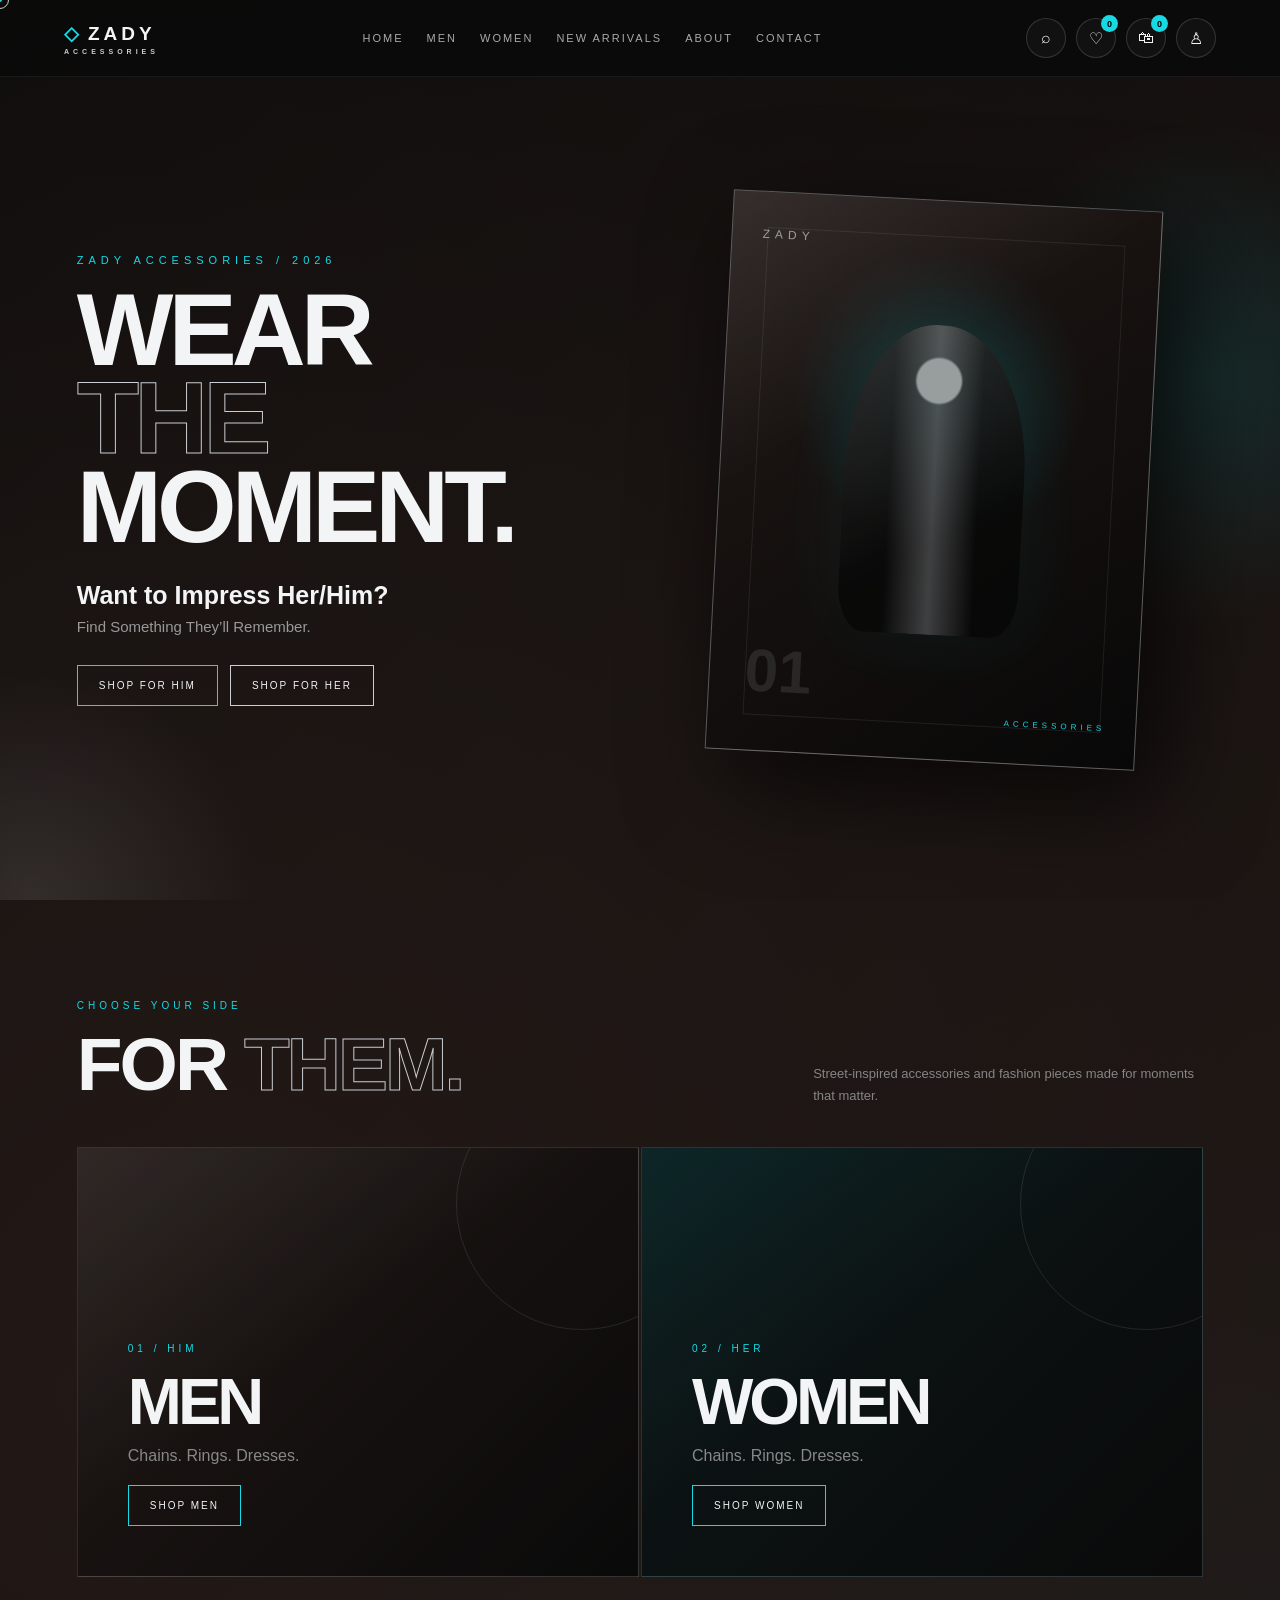
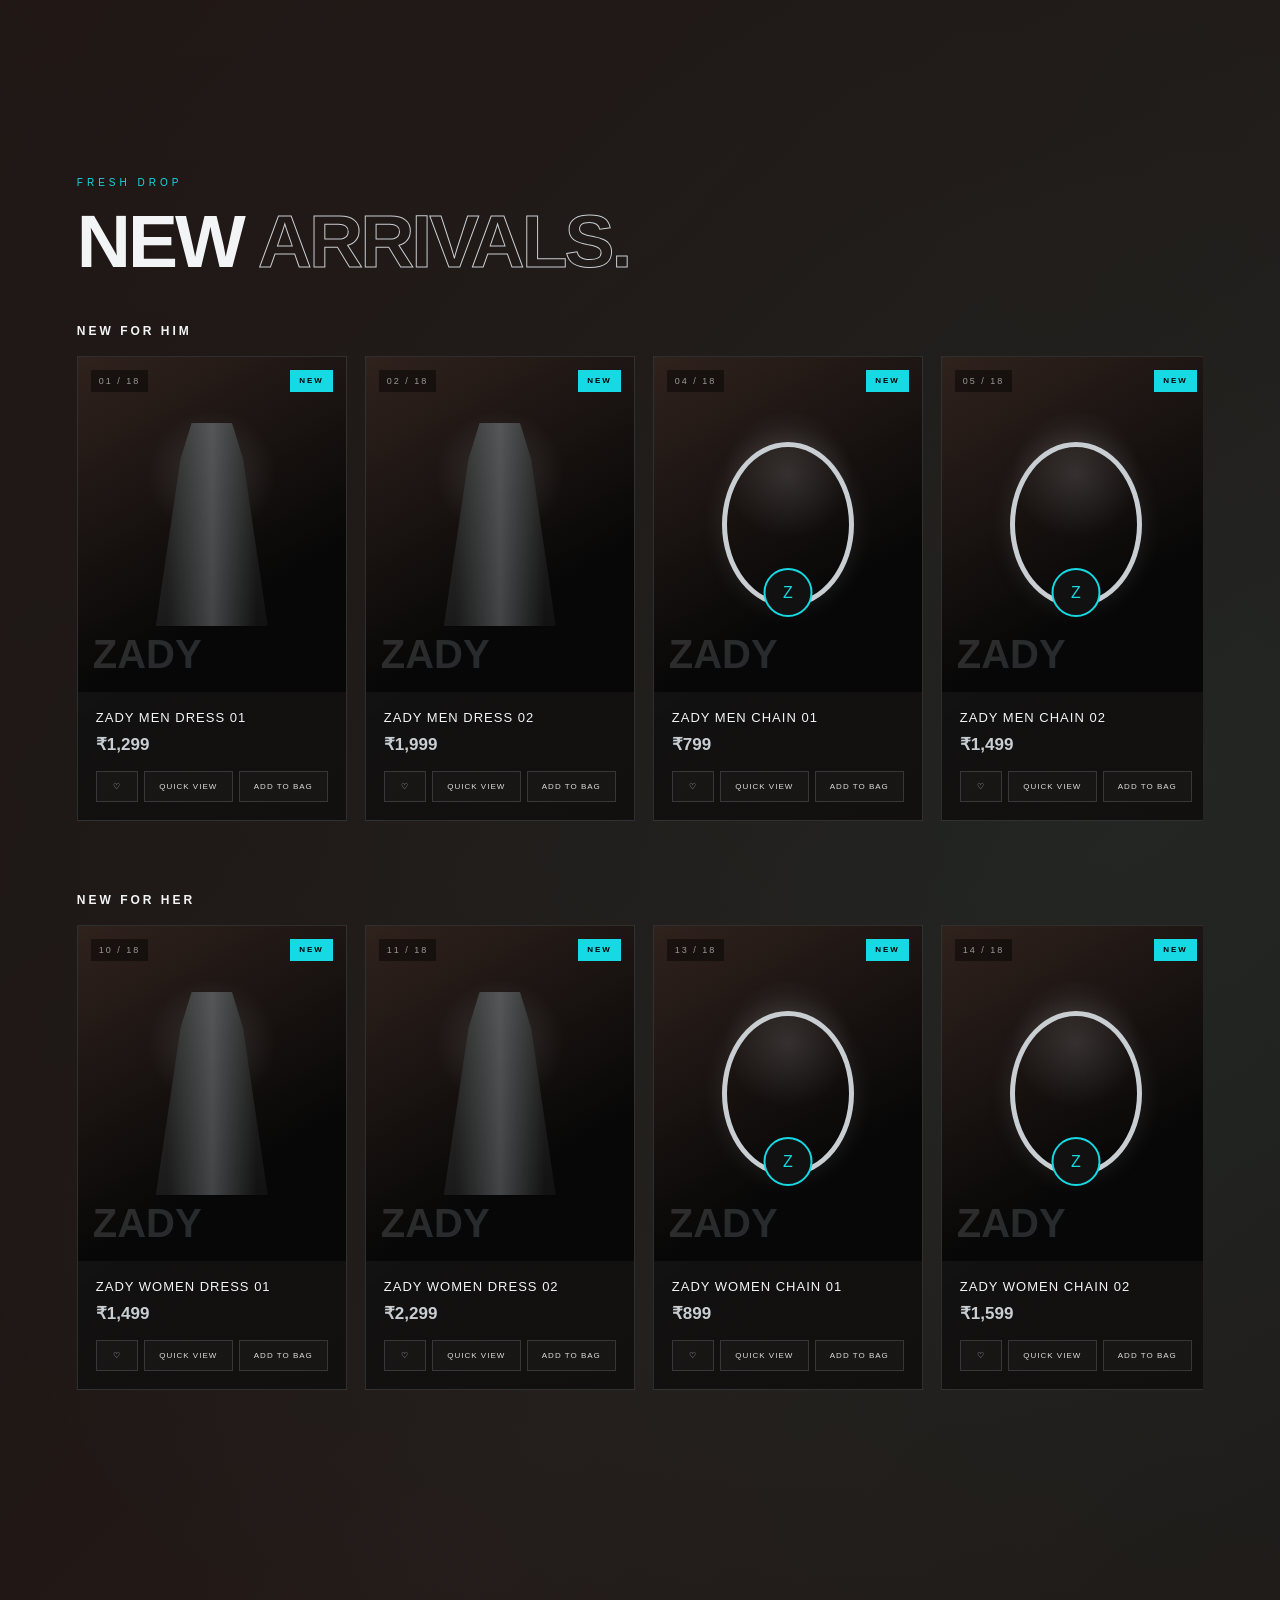
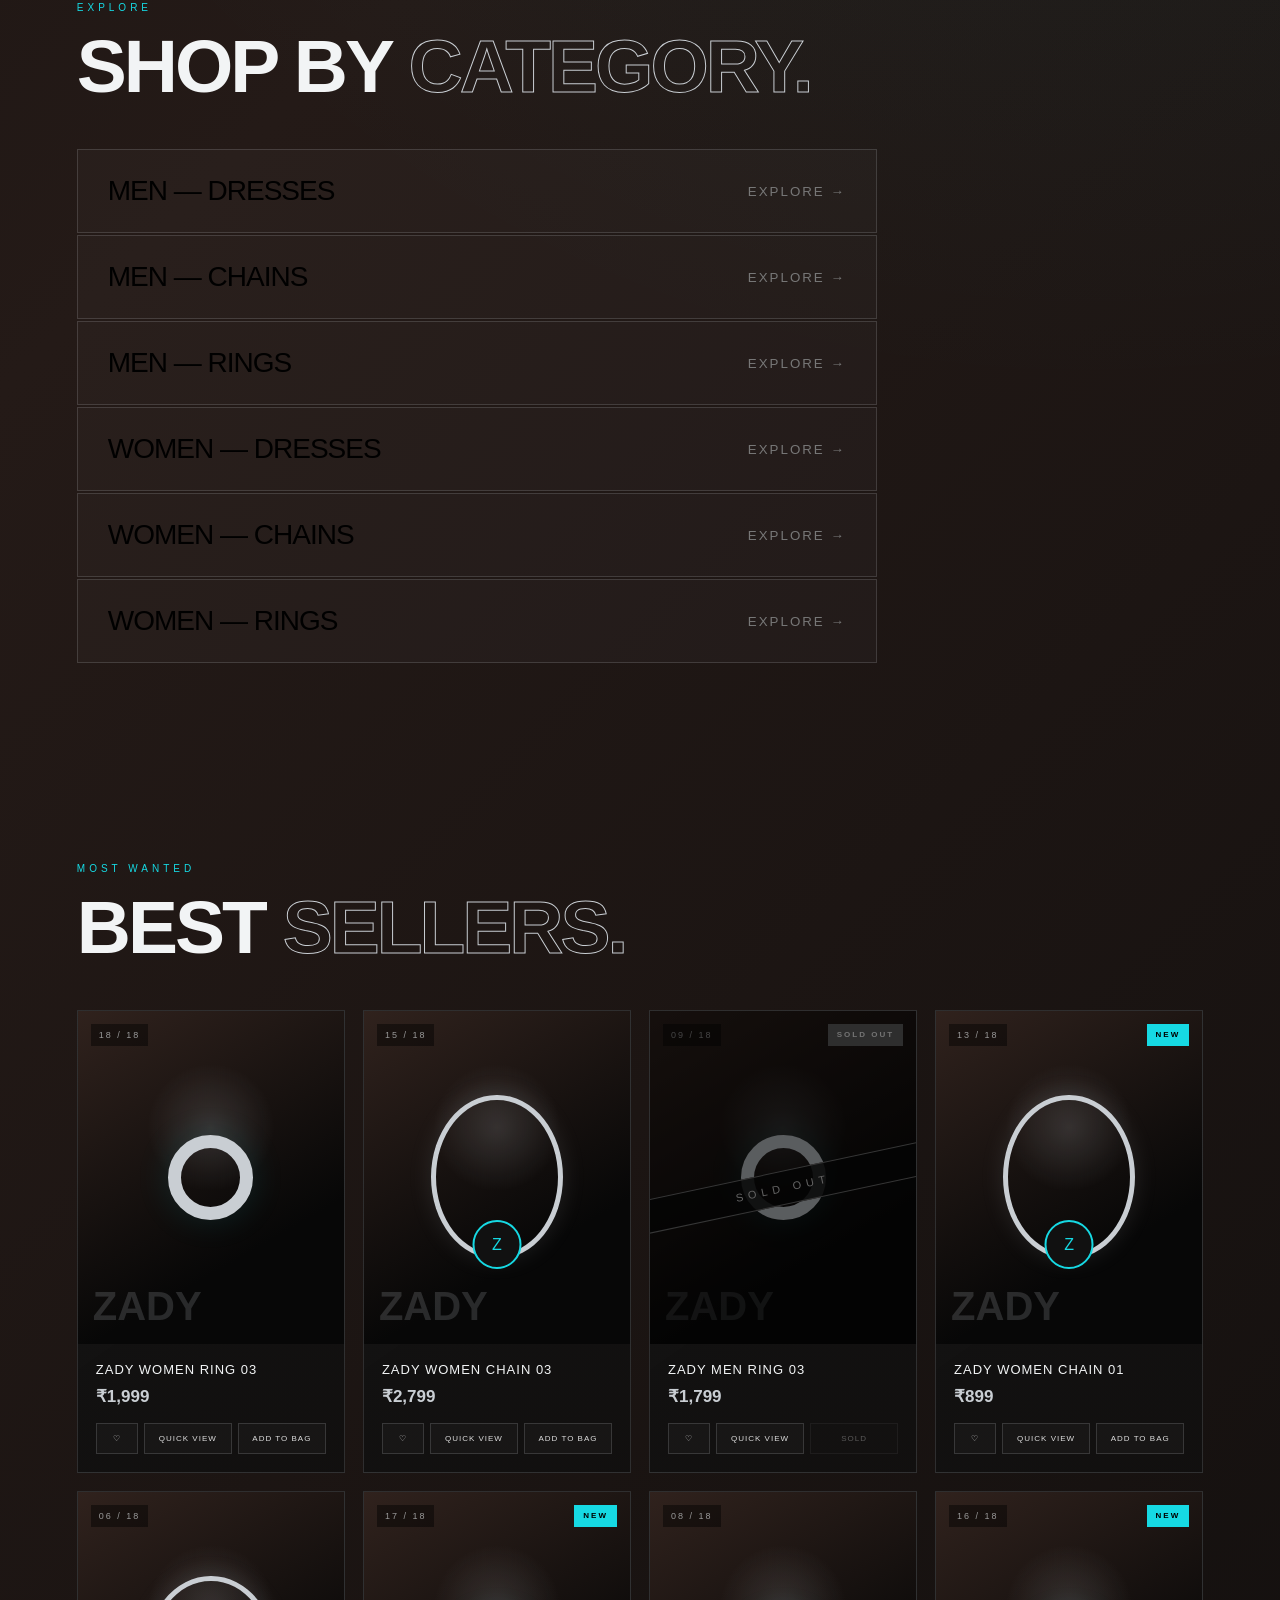
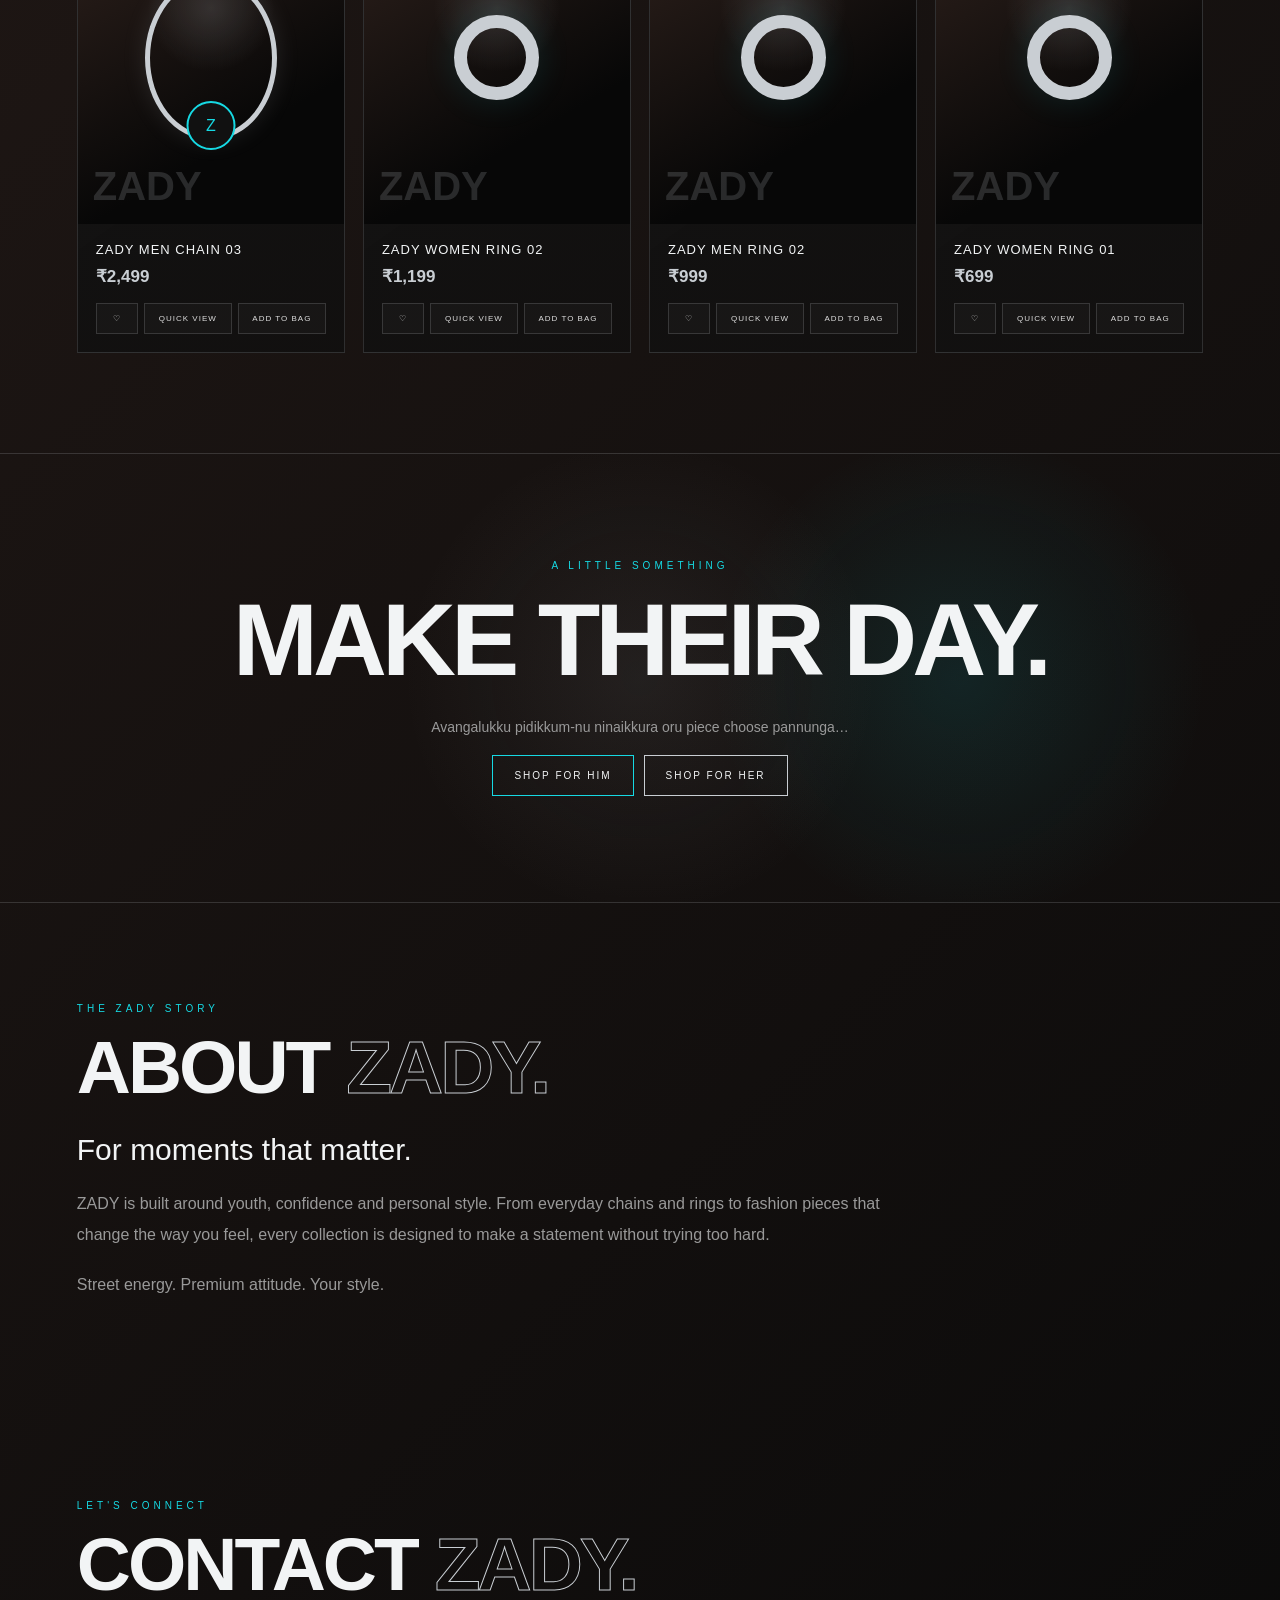
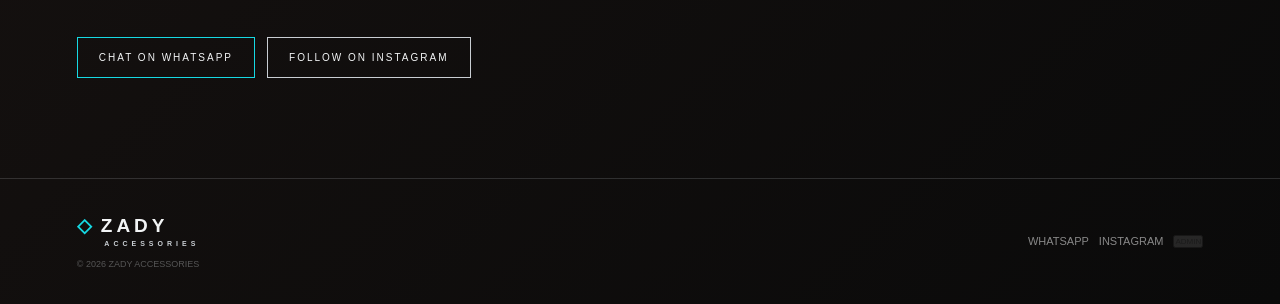
==== index.html (zady assesories).html @ 00d957f7 "Add files via upload" ====
<!DOCTYPE html>
<html lang="en">
<head>
<meta charset="UTF-8">
<meta name="viewport" content="width=device-width, initial-scale=1.0">
<meta name="description" content="ZADY ACCESSORIES — fashion, chains, rings and dresses for him and her.">
<title>ZADY ACCESSORIES</title>

<style>
:root{
  --black:#0A0A0A;
  --mocha:#241A17;
  --silver:#C9CED3;
  --cyan:#16D9E3;
  --ice:#F2F4F5;
  --muted:#92979c;
  --card:#111;
  --line:rgba(201,206,211,.18);
  --danger:#ff5263;
}

*{
  box-sizing:border-box;
  margin:0;
  padding:0;
}

html{
  scroll-behavior:smooth;
}

body{
  background:
    radial-gradient(circle at 15% 20%,rgba(36,26,23,.9),transparent 32%),
    radial-gradient(circle at 85% 35%,rgba(22,217,227,.08),transparent 28%),
    linear-gradient(135deg,#0A0A0A 0%,#241A17 45%,#0A0A0A 100%);
  color:var(--ice);
  font-family:Arial,Helvetica,sans-serif;
  overflow-x:hidden;
}

button,
input,
select,
textarea{
  font:inherit;
}

button{
  cursor:pointer;
}

a{
  color:inherit;
  text-decoration:none;
}

/* LOADER */

#loader{
  position:fixed;
  inset:0;
  background:#0A0A0A;
  z-index:99999;
  display:flex;
  align-items:center;
  justify-content:center;
  transition:opacity .7s,visibility .7s;
}

#loader.hide{
  opacity:0;
  visibility:hidden;
}

.loader-inner{
  text-align:center;
}

.loader-logo{
  font-size:52px;
  font-weight:900;
  letter-spacing:9px;
}

.loader-symbol{
  color:var(--cyan);
  margin-right:10px;
}

.loader-sub{
  color:var(--silver);
  letter-spacing:7px;
  font-size:12px;
  margin-top:8px;
}

.loader-bar{
  width:180px;
  height:2px;
  background:#292929;
  margin:30px auto 12px;
  overflow:hidden;
}

.loader-progress{
  width:0;
  height:100%;
  background:var(--cyan);
  animation:loading 1.6s forwards;
}

.loader-text{
  color:#777;
  font-size:11px;
  letter-spacing:3px;
}

@keyframes loading{
  to{width:100%}
}

/* CURSOR */

.cursor{
  width:18px;
  height:18px;
  border:1px solid var(--silver);
  border-radius:50%;
  position:fixed;
  pointer-events:none;
  z-index:99998;
  transform:translate(-50%,-50%);
  transition:.15s;
  display:block;
}

.cursor-dot{
  width:4px;
  height:4px;
  background:var(--cyan);
  border-radius:50%;
  position:fixed;
  pointer-events:none;
  z-index:99999;
  transform:translate(-50%,-50%);
}

.cursor.hover{
  width:45px;
  height:45px;
  border-color:var(--cyan);
}

/* NAVBAR */

.navbar{
  position:fixed;
  top:0;
  left:0;
  right:0;
  z-index:9000;
  padding:18px 5%;
  display:flex;
  align-items:center;
  justify-content:space-between;
  background:rgba(10,10,10,.76);
  backdrop-filter:blur(18px);
  border-bottom:1px solid rgba(201,206,211,.08);
}

.logo{
  font-weight:900;
  letter-spacing:4px;
  font-size:19px;
  white-space:nowrap;
}

.logo-mark{
  color:var(--cyan);
  margin-right:5px;
}

.logo small{
  display:block;
  color:var(--silver);
  font-size:7px;
  letter-spacing:4px;
  text-align:right;
  margin-top:3px;
}

.nav-scroll{
  display:flex;
  gap:23px;
  align-items:center;
  overflow-x:auto;
  margin:0 25px;
  scrollbar-width:none;
}

.nav-scroll::-webkit-scrollbar{
  display:none;
}

.nav-scroll a{
  color:#aaa;
  font-size:11px;
  letter-spacing:2px;
  white-space:nowrap;
  transition:.3s;
}

.nav-scroll a:hover{
  color:var(--ice);
}

.nav-actions{
  display:flex;
  gap:10px;
}

.icon-btn{
  width:40px;
  height:40px;
  border:1px solid var(--line);
  border-radius:50%;
  background:rgba(255,255,255,.03);
  color:var(--ice);
  position:relative;
  transition:.3s;
}

.icon-btn:hover{
  border-color:var(--cyan);
  color:var(--cyan);
  box-shadow:0 0 20px rgba(22,217,227,.15);
}

.count{
  position:absolute;
  top:-4px;
  right:-3px;
  min-width:17px;
  height:17px;
  padding:0 4px;
  background:var(--cyan);
  color:#000;
  font-size:9px;
  font-weight:bold;
  border-radius:20px;
  display:flex;
  align-items:center;
  justify-content:center;
}

/* HERO */

.hero{
  min-height:100vh;
  padding:130px 6% 70px;
  display:grid;
  grid-template-columns:1fr 1fr;
  align-items:center;
  gap:50px;
  position:relative;
  overflow:hidden;
}

.hero::before{
  content:"";
  position:absolute;
  width:550px;
  height:550px;
  border-radius:50%;
  right:-200px;
  top:100px;
  background:radial-gradient(circle,rgba(22,217,227,.13),transparent 65%);
}

.hero::after{
  content:"";
  position:absolute;
  width:500px;
  height:500px;
  left:-220px;
  bottom:-250px;
  background:radial-gradient(circle,rgba(201,206,211,.12),transparent 65%);
}

.hero-copy{
  position:relative;
  z-index:2;
}

.hero-eyebrow{
  color:var(--cyan);
  letter-spacing:5px;
  font-size:11px;
  margin-bottom:20px;
}

.hero h1{
  font-size:clamp(48px,8vw,105px);
  line-height:.86;
  letter-spacing:-5px;
  text-transform:uppercase;
}

.hero h1 span{
  color:transparent;
  -webkit-text-stroke:1px var(--silver);
}

.hero-tagline{
  margin-top:30px;
  max-width:500px;
}

.hero-tagline strong{
  display:block;
  font-size:25px;
  margin-bottom:8px;
}

.hero-tagline p{
  color:#999;
  font-size:15px;
}

.hero-buttons{
  display:flex;
  gap:12px;
  margin-top:30px;
  flex-wrap:wrap;
}

.btn{
  border:1px solid var(--silver);
  padding:14px 21px;
  background:transparent;
  color:var(--ice);
  letter-spacing:2px;
  font-size:10px;
  transition:.3s;
}

.btn:hover{
  background:var(--silver);
  color:#000;
}

.btn.cyan{
  border-color:var(--cyan);
}

.btn.cyan:hover{
  background:var(--cyan);
  color:#000;
}

.hero-visual{
  height:650px;
  position:relative;
  display:flex;
  justify-content:center;
  align-items:center;
}

.hero-frame{
  width:min(430px,85%);
  height:560px;
  border:1px solid rgba(201,206,211,.4);
  background:
    linear-gradient(145deg,rgba(201,206,211,.12),transparent 35%),
    radial-gradient(circle at 50% 35%,rgba(22,217,227,.18),transparent 35%),
    linear-gradient(145deg,#211815,#080808);
  transform:rotate(3deg);
  position:relative;
  box-shadow:25px 30px 100px rgba(0,0,0,.7);
}

.hero-frame::before{
  content:"ZADY";
  position:absolute;
  top:35px;
  left:30px;
  color:rgba(201,206,211,.7);
  font-size:12px;
  letter-spacing:5px;
}

.hero-frame::after{
  content:"ACCESSORIES";
  position:absolute;
  bottom:35px;
  right:30px;
  color:var(--cyan);
  font-size:8px;
  letter-spacing:4px;
}

.hero-model{
  position:absolute;
  inset:35px;
  border:1px solid rgba(255,255,255,.08);
  display:flex;
  justify-content:center;
  align-items:center;
  text-align:center;
}

.hero-model-art{
  width:180px;
  height:310px;
  border-radius:48% 48% 15% 15%;
  background:
    radial-gradient(circle at 50% 18%,#b9b9b9 0 8%,transparent 9%),
    linear-gradient(90deg,transparent 25%,rgba(201,206,211,.35) 50%,transparent 75%),
    linear-gradient(150deg,#333,#080808 65%);
  box-shadow:0 0 80px rgba(22,217,227,.08);
  opacity:.8;
}

.hero-number{
  position:absolute;
  bottom:45px;
  left:35px;
  font-size:60px;
  color:rgba(201,206,211,.13);
  font-weight:900;
}

/* GENERAL */

.section{
  padding:100px 6%;
  position:relative;
}

.section-head{
  display:flex;
  justify-content:space-between;
  align-items:end;
  gap:20px;
  margin-bottom:40px;
}

.kicker{
  color:var(--cyan);
  font-size:10px;
  letter-spacing:4px;
  margin-bottom:10px;
}

.section-title{
  font-size:clamp(38px,6vw,75px);
  letter-spacing:-3px;
  text-transform:uppercase;
}

.section-title span{
  color:transparent;
  -webkit-text-stroke:1px var(--silver);
}

.section-description{
  color:#858585;
  max-width:390px;
  line-height:1.7;
  font-size:13px;
}

/* CATEGORY */

.gender-choice{
  display:grid;
  grid-template-columns:1fr 1fr;
  gap:2px;
  min-height:430px;
}

.gender-box{
  position:relative;
  overflow:hidden;
  border:1px solid var(--line);
  padding:50px;
  display:flex;
  flex-direction:column;
  justify-content:end;
  min-height:430px;
  background:
    linear-gradient(145deg,rgba(201,206,211,.09),transparent 45%),
    linear-gradient(135deg,#211815,#0a0a0a);
  transition:.5s;
}

.gender-box.women{
  background:
    linear-gradient(145deg,rgba(22,217,227,.08),transparent 45%),
    linear-gradient(135deg,#0d1718,#0a0a0a);
}

.gender-box:hover{
  transform:translateY(-6px);
  border-color:var(--cyan);
}

.gender-box::before{
  content:"";
  position:absolute;
  width:250px;
  height:250px;
  border:1px solid rgba(201,206,211,.12);
  border-radius:50%;
  top:-70px;
  right:-70px;
}

.gender-box h3{
  font-size:65px;
  letter-spacing:-4px;
  position:relative;
}

.gender-box p{
  color:#888;
  margin:8px 0 20px;
  position:relative;
}

.gender-box .btn{
  width:max-content;
  position:relative;
}

/* CATEGORY BUTTONS */

.category-buttons{
  display:flex;
  flex-direction:column;
  gap:2px;
  max-width:800px;
}

.category-line{
  display:flex;
  align-items:center;
  justify-content:space-between;
  border:1px solid var(--line);
  padding:25px 30px;
  background:rgba(255,255,255,.025);
  transition:.4s;
}

.category-line:hover{
  background:linear-gradient(90deg,rgba(36,26,23,.8),rgba(22,217,227,.08));
  border-color:var(--cyan);
  padding-left:45px;
}

.category-line span{
  font-size:28px;
  letter-spacing:-1px;
}

.category-line small{
  color:#777;
  letter-spacing:2px;
}

/* PRODUCTS */

.product-grid{
  display:grid;
  grid-template-columns:repeat(4,1fr);
  gap:18px;
}

.product-card{
  min-width:0;
  position:relative;
  border:1px solid rgba(201,206,211,.16);
  background:
    linear-gradient(145deg,rgba(201,206,211,.035),rgba(36,26,23,.18)),
    #0d0d0d;
  overflow:hidden;
  transition:.45s;
}

.product-card:hover{
  border-color:var(--silver);
  box-shadow:0 0 35px rgba(22,217,227,.12);
  transform:translateY(-5px);
}

.product-image{
  aspect-ratio:4/5;
  position:relative;
  overflow:hidden;
  background:
    radial-gradient(circle at 50% 35%,rgba(201,206,211,.16),transparent 25%),
    linear-gradient(150deg,#30221d,#070707 70%);
}

.product-image.second{
  position:absolute;
  inset:0;
  opacity:0;
  transition:.5s;
  background:
    radial-gradient(circle at 55% 30%,rgba(22,217,227,.2),transparent 27%),
    linear-gradient(145deg,#111f20,#090909);
}

.product-card:hover .product-image.second{
  opacity:1;
}

.product-art{
  position:absolute;
  inset:12%;
  display:flex;
  align-items:center;
  justify-content:center;
}

.art-dress{
  width:55%;
  height:80%;
  background:
    linear-gradient(90deg,transparent 10%,rgba(201,206,211,.25),transparent 90%),
    linear-gradient(145deg,#333,#111);
  clip-path:polygon(32% 0,68% 0,78% 18%,100% 100%,0 100%,22% 18%);
  filter:drop-shadow(0 15px 20px #000);
}

.art-chain{
  width:65%;
  height:65%;
  border:5px solid var(--silver);
  border-radius:50%;
  box-shadow:0 0 25px rgba(201,206,211,.12);
  position:relative;
}

.art-chain::after{
  content:"Z";
  position:absolute;
  width:45px;
  height:45px;
  border:2px solid var(--cyan);
  color:var(--cyan);
  display:flex;
  align-items:center;
  justify-content:center;
  border-radius:50%;
  left:50%;
  bottom:-15px;
  transform:translateX(-50%);
  background:#111;
}

.art-ring{
  width:42%;
  aspect-ratio:1;
  border:13px solid var(--silver);
  border-radius:50%;
  box-shadow:0 0 35px rgba(22,217,227,.12);
}

.image-text{
  position:absolute;
  bottom:15px;
  left:15px;
  color:rgba(201,206,211,.18);
  font-size:40px;
  font-weight:900;
}

.product-top{
  position:absolute;
  top:13px;
  left:13px;
  right:13px;
  z-index:3;
  display:flex;
  justify-content:space-between;
}

.product-number{
  font-size:9px;
  letter-spacing:2px;
  color:#999;
  background:rgba(0,0,0,.45);
  padding:6px 8px;
}

.badge{
  padding:6px 9px;
  font-size:8px;
  letter-spacing:2px;
  background:var(--cyan);
  color:#000;
  font-weight:bold;
}

.badge.sold{
  background:#666;
  color:#fff;
}

.new-badge{
  animation:cyanPulse 1.5s infinite;
}

@keyframes cyanPulse{
  0%,100%{box-shadow:0 0 0 rgba(22,217,227,0)}
  50%{box-shadow:0 0 18px rgba(22,217,227,.6)}
}

.product-content{
  padding:18px;
}

.product-name{
  font-size:13px;
  letter-spacing:1px;
  margin-bottom:9px;
}

.product-price{
  color:var(--silver);
  font-weight:bold;
  font-size:17px;
}

.card-actions{
  display:flex;
  gap:6px;
  margin-top:16px;
}

.card-action{
  flex:1;
  padding:10px 4px;
  border:1px solid rgba(201,206,211,.18);
  background:rgba(255,255,255,.025);
  color:#ddd;
  font-size:8px;
  letter-spacing:1px;
  transition:.3s;
}

.card-action:hover{
  border-color:var(--cyan);
  color:var(--cyan);
}

.heart{
  width:42px;
  flex:0 0 42px;
  color:#ddd;
}

.heart.active{
  color:var(--cyan);
  border-color:var(--cyan);
}

.sold-out .product-image{
  filter:brightness(.45);
}

.sold-ribbon{
  position:absolute;
  z-index:4;
  top:48%;
  left:-15%;
  width:130%;
  transform:rotate(-12deg);
  text-align:center;
  padding:10px;
  background:rgba(10,10,10,.85);
  border-top:1px solid #777;
  border-bottom:1px solid #777;
  color:#ddd;
  font-size:11px;
  letter-spacing:5px;
}

/* NEW ARRIVALS CAROUSEL */

.horizontal-products{
  display:flex;
  gap:18px;
  overflow-x:auto;
  scroll-snap-type:x mandatory;
  padding-bottom:12px;
  scrollbar-width:thin;
}

.horizontal-products .product-card{
  min-width:270px;
  width:270px;
  scroll-snap-align:start;
}

/* GIFT */

.gift{
  min-height:450px;
  display:flex;
  align-items:center;
  justify-content:center;
  text-align:center;
  border-top:1px solid var(--line);
  border-bottom:1px solid var(--line);
  background:
    radial-gradient(circle,rgba(201,206,211,.08),transparent 35%),
    radial-gradient(circle at 75% 50%,rgba(22,217,227,.1),transparent 25%);
}

.gift h2{
  font-size:clamp(50px,8vw,105px);
  letter-spacing:-5px;
}

.gift p{
  margin:20px auto;
  color:#999;
  max-width:500px;
  font-size:14px;
}

.gift-buttons{
  display:flex;
  justify-content:center;
  gap:10px;
  flex-wrap:wrap;
}

/* ABOUT */

.about-copy{
  max-width:850px;
}

.about-copy p{
  color:#999;
  line-height:1.9;
  font-size:16px;
  margin-top:20px;
}

.about-copy .big-line{
  color:var(--ice);
  font-size:30px;
  line-height:1.3;
}

/* CONTACT */

.contact-simple{
  display:flex;
  gap:12px;
  flex-wrap:wrap;
}

/* FOOTER */

footer{
  padding:35px 6%;
  border-top:1px solid var(--line);
  display:flex;
  align-items:center;
  justify-content:space-between;
  gap:20px;
  flex-wrap:wrap;
}

.footer-social{
  display:flex;
  gap:10px;
}

.footer-link{
  color:#888;
  font-size:11px;
}

.admin-link{
  opacity:.12;
  font-size:8px;
  transition:.3s;
}

.admin-link:hover{
  opacity:1;
  color:var(--cyan);
}

/* OVERLAYS */

.overlay{
  position:fixed;
  inset:0;
  background:rgba(0,0,0,.88);
  backdrop-filter:blur(20px);
  z-index:9500;
  display:none;
  overflow:auto;
}

.overlay.open{
  display:block;
  animation:fadeIn .35s;
}

@keyframes fadeIn{
  from{opacity:0}
  to{opacity:1}
}

.overlay-inner{
  min-height:100vh;
  padding:90px 6% 50px;
  position:relative;
}

.close{
  position:fixed;
  top:25px;
  right:30px;
  width:42px;
  height:42px;
  border:1px solid #555;
  background:#111;
  color:#fff;
  border-radius:50%;
  z-index:10;
}

/* SEARCH */

.search-box{
  max-width:1000px;
  margin:40px auto;
}

.search-input{
  width:100%;
  background:transparent;
  border:0;
  border-bottom:1px solid #555;
  color:#fff;
  font-size:50px;
  padding:20px 0;
  outline:none;
}

.search-results{
  margin-top:35px;
  display:grid;
  grid-template-columns:repeat(4,1fr);
  gap:15px;
}

/* PRODUCT VIEW */

.product-view{
  max-width:850px;
  margin:auto;
}

.detail-main-image{
  width:100%;
  max-width:650px;
  aspect-ratio:4/5;
  margin:auto;
  background:
    radial-gradient(circle at 50% 35%,rgba(22,217,227,.12),transparent 25%),
    linear-gradient(145deg,#30221d,#070707);
  display:flex;
  align-items:center;
  justify-content:center;
  border:1px solid var(--line);
  position:relative;
}

.detail-art{
  transform:scale(1.3);
}

.thumbnails{
  display:flex;
  justify-content:center;
  gap:8px;
  margin:12px 0 35px;
}

.thumb{
  width:65px;
  height:80px;
  border:1px solid #555;
  background:#17100e;
  color:#777;
  font-size:9px;
}

.detail-info{
  text-align:center;
}

.detail-info h2{
  font-size:45px;
  letter-spacing:-2px;
}

.detail-price{
  font-size:25px;
  color:var(--silver);
  margin:10px;
}

.stars{
  color:var(--cyan);
  letter-spacing:3px;
  margin:12px;
}

.option-group{
  margin:25px auto;
  max-width:500px;
  text-align:left;
}

.option-group label{
  display:block;
  color:#777;
  font-size:9px;
  letter-spacing:2px;
  margin-bottom:8px;
}

.options{
  display:flex;
  gap:7px;
  flex-wrap:wrap;
}

.option{
  padding:10px 14px;
  border:1px solid #444;
  background:#111;
  color:#ccc;
}

.option.selected{
  border-color:var(--cyan);
  color:var(--cyan);
}

.detail-description{
  max-width:600px;
  margin:25px auto;
  color:#888;
  line-height:1.7;
}

.detail-buttons{
  display:flex;
  justify-content:center;
  gap:10px;
  flex-wrap:wrap;
}

.reviews{
  max-width:650px;
  margin:70px auto 0;
  text-align:left;
}

.review{
  padding:20px 0;
  border-bottom:1px solid var(--line);
}

.review-name{
  color:var(--ice);
}

.verified{
  color:var(--cyan);
  font-size:8px;
  letter-spacing:1px;
  margin-left:8px;
}

/* BAG/WISHLIST */

.side-panel{
  position:fixed;
  top:0;
  right:0;
  height:100%;
  width:min(460px,100%);
  background:
    linear-gradient(145deg,#1c1412,#090909 60%);
  border-left:1px solid var(--line);
  z-index:9700;
  transform:translateX(100%);
  transition:.4s;
  overflow:auto;
  padding:35px;
}

.side-panel.open{
  transform:translateX(0);
}

.panel-head{
  display:flex;
  justify-content:space-between;
  align-items:center;
  padding-bottom:20px;
  border-bottom:1px solid var(--line);
}

.panel-head h2{
  font-size:25px;
}

.bag-item{
  display:grid;
  grid-template-columns:75px 1fr auto;
  gap:12px;
  padding:18px 0;
  border-bottom:1px solid var(--line);
  align-items:center;
}

.mini-image{
  width:75px;
  aspect-ratio:4/5;
  background:linear-gradient(145deg,#30221d,#080808);
  display:flex;
  align-items:center;
  justify-content:center;
}

.mini-art{
  transform:scale(.55);
}

.qty{
  display:flex;
  align-items:center;
  gap:8px;
  margin-top:8px;
}

.qty button{
  width:23px;
  height:23px;
  border:1px solid #444;
  background:#111;
  color:#fff;
}

.bag-total{
  display:flex;
  justify-content:space-between;
  font-size:20px;
  padding:20px 0;
}

.empty{
  text-align:center;
  color:#666;
  padding:70px 10px;
}

/* CHECKOUT */

.checkout{
  max-width:900px;
  margin:auto;
}

.checkout-grid{
  display:grid;
  grid-template-columns:1.3fr .8fr;
  gap:25px;
}

.form-box{
  border:1px solid var(--line);
  padding:25px;
  background:rgba(255,255,255,.025);
}

.form-box h3{
  margin-bottom:20px;
}

.form-grid{
  display:grid;
  grid-template-columns:1fr 1fr;
  gap:12px;
}

.input{
  width:100%;
  padding:13px;
  background:#0b0b0b;
  color:#fff;
  border:1px solid #333;
  outline:none;
  margin-bottom:10px;
}

.input:focus{
  border-color:var(--cyan);
}

.full{
  grid-column:1/-1;
}

.payment-choice{
  display:flex;
  gap:8px;
  margin:15px 0;
}

.payment{
  flex:1;
  padding:14px;
  border:1px solid #444;
  background:#111;
  color:#ccc;
}

.payment.active{
  border-color:var(--cyan);
  color:var(--cyan);
}

.coupon-box{
  display:flex;
  gap:6px;
}

.coupon-box .input{
  margin:0;
}

.summary-line{
  display:flex;
  justify-content:space-between;
  padding:9px 0;
  color:#999;
}

.summary-line.total{
  color:#fff;
  font-size:20px;
  border-top:1px solid #444;
  margin-top:10px;
  padding-top:15px;
}

/* ACCOUNT */

.account{
  max-width:900px;
  margin:auto;
}

.account-menu{
  display:flex;
  gap:8px;
  flex-wrap:wrap;
  margin:25px 0;
}

.account-tab{
  padding:11px 15px;
  border:1px solid #444;
  background:#111;
  color:#aaa;
}

.account-tab.active{
  border-color:var(--cyan);
  color:var(--cyan);
}

.account-content{
  border:1px solid var(--line);
  padding:25px;
}

/* LOGIN */

.auth{
  max-width:420px;
  margin:50px auto;
  text-align:center;
}

.auth h2{
  font-size:45px;
  margin-bottom:10px;
}

.auth p{
  color:#777;
  font-size:12px;
  margin-bottom:25px;
}

.google{
  width:100%;
  margin-top:8px;
}

/* ADMIN */

.admin{
  max-width:1200px;
  margin:auto;
}

.admin-top{
  display:flex;
  justify-content:space-between;
  align-items:center;
  gap:20px;
  margin-bottom:25px;
}

.admin-stats{
  display:grid;
  grid-template-columns:repeat(4,1fr);
  gap:12px;
  margin-bottom:25px;
}

.stat{
  border:1px solid var(--line);
  padding:20px;
  background:#111;
}

.stat small{
  color:#777;
}

.stat strong{
  display:block;
  font-size:28px;
  margin-top:5px;
}

.admin-tabs{
  display:flex;
  gap:8px;
  overflow-x:auto;
  margin-bottom:20px;
}

.admin-tab{
  padding:12px 18px;
  background:#111;
  border:1px solid #444;
  color:#aaa;
  white-space:nowrap;
}

.admin-tab.active{
  border-color:var(--cyan);
  color:var(--cyan);
}

.admin-table{
  width:100%;
  border-collapse:collapse;
}

.admin-table th,
.admin-table td{
  border-bottom:1px solid var(--line);
  padding:13px 8px;
  text-align:left;
  font-size:11px;
}

.admin-table th{
  color:#777;
}

.admin-product-form{
  display:grid;
  grid-template-columns:repeat(2,1fr);
  gap:10px;
}

.admin-product-form .full{
  grid-column:1/-1;
}

.admin-product-card{
  border:1px solid var(--line);
  padding:15px;
  margin-bottom:10px;
}

.admin-actions{
  display:flex;
  gap:5px;
  flex-wrap:wrap;
}

/* TOAST */

.toast{
  position:fixed;
  left:50%;
  bottom:25px;
  transform:translate(-50%,30px);
  background:#e9edef;
  color:#000;
  padding:13px 20px;
  font-size:11px;
  letter-spacing:1px;
  opacity:0;
  pointer-events:none;
  z-index:99999;
  transition:.35s;
}

.toast.show{
  opacity:1;
  transform:translate(-50%,0);
}

/* REVEAL */

.reveal{
  opacity:0;
  transform:translateY(30px);
  transition:.8s;
}

.reveal.visible{
  opacity:1;
  transform:none;
}

/* RESPONSIVE */

@media(max-width:1000px){
  .product-grid{
    grid-template-columns:repeat(3,1fr);
  }

  .search-results{
    grid-template-columns:repeat(3,1fr);
  }

  .admin-stats{
    grid-template-columns:repeat(2,1fr);
  }
}

@media(max-width:760px){
  .cursor,
  .cursor-dot{
    display:none;
  }

  .navbar{
    padding:13px 4%;
    gap:10px;
  }

  .nav-scroll{
    order:3;
    width:100%;
    margin:8px 0 0;
  }

  .navbar{
    flex-wrap:wrap;
  }

  .nav-actions{
    margin-left:auto;
  }

  .logo{
    font-size:16px;
  }

  .hero{
    grid-template-columns:1fr;
    padding-top:150px;
  }

  .hero-visual{
    height:480px;
  }

  .hero-frame{
    height:430px;
  }

  .gender-choice{
    grid-template-columns:1fr;
  }

  .gender-box{
    min-height:320px;
  }

  .product-grid{
    grid-template-columns:repeat(2,1fr);
    gap:9px;
  }

  .product-content{
    padding:12px;
  }

  .product-name{
    font-size:11px;
  }

  .product-price{
    font-size:14px;
  }

  .card-actions{
    flex-wrap:wrap;
  }

  .card-action{
    font-size:7px;
  }

  .heart{
    flex:0 0 38px;
  }

  .section{
    padding:70px 4%;
  }

  .section-head{
    display:block;
  }

  .section-description{
    margin-top:15px;
  }

  .search-input{
    font-size:32px;
  }

  .search-results{
    grid-template-columns:repeat(2,1fr);
  }

  .checkout-grid{
    grid-template-columns:1fr;
  }

  .form-grid{
    grid-template-columns:1fr;
  }

  .full{
    grid-column:auto;
  }

  .admin-product-form{
    grid-template-columns:1fr;
  }

  .admin-product-form .full{
    grid-column:auto;
  }

  .admin-stats{
    grid-template-columns:1fr 1fr;
  }

  footer{
    flex-direction:column;
    align-items:flex-start;
  }
}

@media(max-width:420px){
  .product-grid{
    gap:7px;
  }

  .product-number{
    display:none;
  }

  .section-title{
    font-size:40px;
  }

  .hero h1{
    font-size:53px;
  }
}
</style>
</head>

<body>

<!-- LOADER -->
<div id="loader">
  <div class="loader-inner">
    <div class="loader-logo"><span class="loader-symbol">◇</span>ZADY</div>
    <div class="loader-sub">ACCESSORIES</div>
    <div class="loader-bar">
      <div class="loader-progress"></div>
    </div>
    <div class="loader-text">LOADING...</div>
  </div>
</div>

<!-- CURSOR -->
<div class="cursor"></div>
<div class="cursor-dot"></div>

<!-- NAVBAR -->
<header class="navbar">
  <a href="#home" class="logo">
    <span class="logo-mark">◇</span>ZADY
    <small>ACCESSORIES</small>
  </a>

  <nav class="nav-scroll">
    <a href="#home">HOME</a>
    <a href="#men">MEN</a>
    <a href="#women">WOMEN</a>
    <a href="#new">NEW ARRIVALS</a>
    <a href="#about">ABOUT</a>
    <a href="#contact">CONTACT</a>
  </nav>

  <div class="nav-actions">
    <button class="icon-btn" onclick="openSearch()" title="Search">⌕</button>
    <button class="icon-btn" onclick="openWishlist()" title="Wishlist">
      ♡
      <span class="count" id="wishlistCount">0</span>
    </button>
    <button class="icon-btn" onclick="openBag()" title="Bag">
      🛍
      <span class="count" id="bagCount">0</span>
    </button>
    <button class="icon-btn" onclick="openAccount()" title="Account">♙</button>
  </div>
</header>

<main>

<!-- HERO -->
<section class="hero" id="home">
  <div class="hero-copy reveal">
    <div class="hero-eyebrow">ZADY ACCESSORIES / 2026</div>

    <h1>
      WEAR<br>
      <span>THE</span><br>
      MOMENT.
    </h1>

    <div class="hero-tagline">
      <strong>Want to Impress Her/Him?</strong>
      <p>Find Something They’ll Remember.</p>
    </div>

    <div class="hero-buttons">
      <button class="btn cyan" onclick="goToGender('men')">SHOP FOR HIM</button>
      <button class="btn" onclick="goToGender('women')">SHOP FOR HER</button>
    </div>
  </div>

  <div class="hero-visual reveal">
    <div class="hero-frame">
      <div class="hero-model">
        <div class="hero-model-art"></div>
      </div>
      <div class="hero-number">01</div>
    </div>
  </div>
</section>

<!-- GENDER -->
<section class="section reveal">
  <div class="section-head">
    <div>
      <div class="kicker">CHOOSE YOUR SIDE</div>
      <h2 class="section-title">FOR <span>THEM.</span></h2>
    </div>
    <p class="section-description">
      Street-inspired accessories and fashion pieces made for moments that matter.
    </p>
  </div>

  <div class="gender-choice">
    <div class="gender-box" id="men">
      <div class="kicker">01 / HIM</div>
      <h3>MEN</h3>
      <p>Chains. Rings. Dresses.</p>
      <button class="btn cyan" onclick="showCategory('men','all')">SHOP MEN</button>
    </div>

    <div class="gender-box women" id="women">
      <div class="kicker">02 / HER</div>
      <h3>WOMEN</h3>
      <p>Chains. Rings. Dresses.</p>
      <button class="btn cyan" onclick="showCategory('women','all')">SHOP WOMEN</button>
    </div>
  </div>
</section>

<!-- NEW ARRIVALS -->
<section class="section reveal" id="new">
  <div class="section-head">
    <div>
      <div class="kicker">FRESH DROP</div>
      <h2 class="section-title">NEW <span>ARRIVALS.</span></h2>
    </div>
  </div>

  <h3 style="margin-bottom:18px;letter-spacing:3px;font-size:12px;">NEW FOR HIM</h3>
  <div class="horizontal-products" id="newMen"></div>

  <h3 style="margin:60px 0 18px;letter-spacing:3px;font-size:12px;">NEW FOR HER</h3>
  <div class="horizontal-products" id="newWomen"></div>
</section>

<!-- SHOP BY CATEGORY -->
<section class="section reveal">
  <div class="section-head">
    <div>
      <div class="kicker">EXPLORE</div>
      <h2 class="section-title">SHOP BY <span>CATEGORY.</span></h2>
    </div>
  </div>

  <div class="category-buttons">
    <button class="category-line" onclick="showCategory('men','dresses')">
      <span>MEN — DRESSES</span>
      <small>EXPLORE →</small>
    </button>

    <button class="category-line" onclick="showCategory('men','chains')">
      <span>MEN — CHAINS</span>
      <small>EXPLORE →</small>
    </button>

    <button class="category-line" onclick="showCategory('men','rings')">
      <span>MEN — RINGS</span>
      <small>EXPLORE →</small>
    </button>

    <button class="category-line" onclick="showCategory('women','dresses')">
      <span>WOMEN — DRESSES</span>
      <small>EXPLORE →</small>
    </button>

    <button class="category-line" onclick="showCategory('women','chains')">
      <span>WOMEN — CHAINS</span>
      <small>EXPLORE →</small>
    </button>

    <button class="category-line" onclick="showCategory('women','rings')">
      <span>WOMEN — RINGS</span>
      <small>EXPLORE →</small>
    </button>
  </div>
</section>

<!-- BEST SELLERS -->
<section class="section reveal">
  <div class="section-head">
    <div>
      <div class="kicker">MOST WANTED</div>
      <h2 class="section-title">BEST <span>SELLERS.</span></h2>
    </div>
  </div>

  <div class="product-grid" id="bestSellers"></div>
</section>

<!-- GIFT -->
<section class="section gift reveal">
  <div>
    <div class="kicker">A LITTLE SOMETHING</div>
    <h2>MAKE THEIR DAY.</h2>
    <p>
      Avangalukku pidikkum-nu ninaikkura oru piece choose pannunga…
    </p>

    <div class="gift-buttons">
      <button class="btn cyan" onclick="goToGender('men')">SHOP FOR HIM</button>
      <button class="btn" onclick="goToGender('women')">SHOP FOR HER</button>
    </div>
  </div>
</section>

<!-- ABOUT -->
<section class="section reveal" id="about">
  <div class="about-copy">
    <div class="kicker">THE ZADY STORY</div>
    <h2 class="section-title">ABOUT <span>ZADY.</span></h2>

    <p class="big-line">
      For moments that matter.
    </p>

    <p>
      ZADY is built around youth, confidence and personal style.
      From everyday chains and rings to fashion pieces that change the way
      you feel, every collection is designed to make a statement without
      trying too hard.
    </p>

    <p>
      Street energy. Premium attitude. Your style.
    </p>
  </div>
</section>

<!-- CONTACT -->
<section class="section reveal" id="contact">
  <div class="kicker">LET'S CONNECT</div>
  <h2 class="section-title">CONTACT <span>ZADY.</span></h2>

  <div class="contact-simple" style="margin-top:30px;">
    <a class="btn cyan" href="https://wa.me/916385558452" target="_blank">
      CHAT ON WHATSAPP
    </a>

    <a class="btn" href="#" onclick="instagramPlaceholder(event)">
      FOLLOW ON INSTAGRAM
    </a>
  </div>
</section>

</main>

<!-- FOOTER -->
<footer>
  <div>
    <div class="logo">
      <span class="logo-mark">◇</span>ZADY
      <small>ACCESSORIES</small>
    </div>
    <div style="color:#555;font-size:9px;margin-top:12px;">
      © 2026 ZADY ACCESSORIES
    </div>
  </div>

  <div class="footer-social">
    <a class="footer-link" href="https://wa.me/916385558452" target="_blank">WHATSAPP</a>
    <a class="footer-link" href="#" onclick="instagramPlaceholder(event)">INSTAGRAM</a>
    <button class="footer-link admin-link" onclick="openAdmin()">ADMIN</button>
  </div>
</footer>


<!-- SEARCH OVERLAY -->
<div class="overlay" id="searchOverlay">
  <button class="close" onclick="closeOverlay('searchOverlay')">×</button>

  <div class="overlay-inner">
    <div class="search-box">
      <div class="kicker">SEARCH ZADY</div>

      <input
        class="search-input"
        id="searchInput"
        placeholder="Search chains, rings, dresses..."
        oninput="searchProducts()"
      >

      <div class="search-results" id="searchResults"></div>
    </div>
  </div>
</div>


<!-- PRODUCT DETAIL -->
<div class="overlay" id="productOverlay">
  <button class="close" onclick="closeOverlay('productOverlay')">×</button>
  <div class="overlay-inner">
    <div class="product-view" id="productView"></div>
  </div>
</div>


<!-- CATEGORY -->
<div class="overlay" id="categoryOverlay">
  <button class="close" onclick="closeOverlay('categoryOverlay')">×</button>

  <div class="overlay-inner">
    <div class="section-head">
      <div>
        <div class="kicker" id="categoryKicker">COLLECTION</div>
        <h2 class="section-title" id="categoryTitle">MEN</h2>
      </div>

      <p class="section-description">
        Explore the latest ZADY collection.
      </p>
    </div>

    <div style="display:flex;gap:10px;flex-wrap:wrap;margin-bottom:25px;">
      <button class="btn" onclick="categoryFilter('dresses')">DRESSES</button>
      <button class="btn" onclick="categoryFilter('chains')">CHAINS</button>
      <button class="btn" onclick="categoryFilter('rings')">RINGS</button>
      <button class="btn" onclick="categoryFilter('all')">ALL</button>
    </div>

    <div class="product-grid" id="categoryProducts"></div>
  </div>
</div>


<!-- BAG -->
<div class="side-panel" id="bagPanel">
  <div class="panel-head">
    <h2>YOUR BAG</h2>
    <button class="icon-btn" onclick="closeBag()">×</button>
  </div>

  <div id="bagItems"></div>

  <div id="bagFooter"></div>
</div>


<!-- WISHLIST -->
<div class="side-panel" id="wishlistPanel">
  <div class="panel-head">
    <h2>WISHLIST</h2>
    <button class="icon-btn" onclick="closeWishlist()">×</button>
  </div>

  <div id="wishlistItems"></div>
</div>


<!-- CHECKOUT -->
<div class="overlay" id="checkoutOverlay">
  <button class="close" onclick="closeOverlay('checkoutOverlay')">×</button>

  <div class="overlay-inner">
    <div class="checkout">
      <div class="kicker">CHECKOUT</div>
      <h2 class="section-title">YOUR <span>ORDER.</span></h2>

      <div class="checkout-grid" style="margin-top:35px;">

        <div>

          <div class="form-box">
            <h3>DELIVERY DETAILS</h3>

            <div class="form-grid">
              <input class="input" id="checkoutName" placeholder="Full Name">
              <input class="input" id="checkoutPhone" placeholder="Phone Number">

              <textarea
                class="input full"
                id="checkoutAddress"
                rows="4"
                placeholder="Full Address"
              ></textarea>

              <input class="input" id="checkoutPincode" placeholder="Pincode">
              <input class="input" id="checkoutCity" placeholder="City">

              <input class="input full" id="checkoutState" placeholder="State">
            </div>
          </div>

          <div class="form-box" style="margin-top:15px;">
            <h3>PAYMENT</h3>

            <div class="payment-choice">
              <button class="payment active" id="upiPayment" onclick="choosePayment('UPI')">
                UPI
              </button>

              <button class="payment" id="codPayment" onclick="choosePayment('COD')">
                CASH ON DELIVERY
              </button>
            </div>

            <div id="upiArea">
              <p style="color:#888;font-size:12px;margin-bottom:15px;">
                Pay securely using your UPI app.
              </p>

              <div style="
                background:#fff;
                color:#111;
                padding:20px;
                width:180px;
                margin:auto;
                text-align:center;
              ">
                <div style="
                  display:grid;
                  grid-template-columns:repeat(9,1fr);
                  gap:3px;
                  width:130px;
                  height:130px;
                  margin:auto;
                " id="fakeQR"></div>

                <strong style="display:block;margin-top:12px;font-size:10px;">
                  6385558452@pthdfc
                </strong>
              </div>

              <p style="text-align:center;color:#777;font-size:10px;margin-top:12px;">
                UPI ID: 6385558452@pthdfc
              </p>

              <p style="
                text-align:center;
                color:#555;
                font-size:9px;
                margin-top:8px;
              ">
                Demo payment UI — connect a real payment gateway before production.
              </p>
            </div>

            <div id="codArea" style="display:none;">
              <p style="color:#888;font-size:12px;">
                Pay cash when your ZADY order is delivered.
              </p>
            </div>
          </div>

          <div class="form-box" style="margin-top:15px;">
            <h3>AVAILABLE OFFERS</h3>

            <div id="checkoutCoupons"></div>

            <div class="coupon-box" style="margin-top:12px;">
              <input class="input" id="couponInput" placeholder="Coupon code">
              <button class="btn cyan" onclick="applyCoupon()">APPLY</button>
            </div>
          </div>

        </div>

        <div>
          <div class="form-box">
            <h3>ORDER SUMMARY</h3>
            <div id="checkoutSummary"></div>

            <button
              class="btn cyan"
              style="width:100%;margin-top:20px;"
              onclick="placeOrder()"
            >
              PLACE ORDER
            </button>
          </div>
        </div>

      </div>
    </div>
  </div>
</div>


<!-- ACCOUNT -->
<div class="overlay" id="accountOverlay">
  <button class="close" onclick="closeOverlay('accountOverlay')">×</button>

  <div class="overlay-inner">
    <div class="account" id="accountContent"></div>
  </div>
</div>


<!-- ADMIN LOGIN -->
<div class="overlay" id="adminLoginOverlay">
  <button class="close" onclick="closeOverlay('adminLoginOverlay')">×</button>

  <div class="overlay-inner">
    <div class="auth">
      <div class="kicker">ZADY PRIVATE AREA</div>
      <h2>ADMIN</h2>
      <p>Authorized access only.</p>

      <input class="input" id="adminUsername" placeholder="Username">
      <input class="input" id="adminPassword" type="password" placeholder="Password">

      <button class="btn cyan" style="width:100%;" onclick="adminLogin()">
        LOGIN
      </button>
    </div>
  </div>
</div>


<!-- ADMIN DASHBOARD -->
<div class="overlay" id="adminOverlay">
  <button class="close" onclick="closeOverlay('adminOverlay')">×</button>

  <div class="overlay-inner">
    <div class="admin">

      <div class="admin-top">
        <div>
          <div class="kicker">ZADY ACCESSORIES</div>
          <h2 class="section-title">ADMIN <span>PANEL.</span></h2>
        </div>

        <button class="btn" onclick="adminLogout()">LOGOUT</button>
      </div>

      <div class="admin-stats">
        <div class="stat">
          <small>PRODUCTS</small>
          <strong id="statProducts">0</strong>
        </div>

        <div class="stat">
          <small>ORDERS</small>
          <strong id="statOrders">0</strong>
        </div>

        <div class="stat">
          <small>REVIEWS</small>
          <strong id="statReviews">0</strong>
        </div>

        <div class="stat">
          <small>COUPONS</small>
          <strong id="statCoupons">0</strong>
        </div>
      </div>

      <div class="admin-tabs">
        <button class="admin-tab active" onclick="adminTab('products',this)">PRODUCTS</button>
        <button class="admin-tab" onclick="adminTab('orders',this)">ORDERS</button>
        <button class="admin-tab" onclick="adminTab('reviews',this)">REVIEWS</button>
        <button class="admin-tab" onclick="adminTab('coupons',this)">COUPONS</button>
      </div>

      <div id="adminContent"></div>

    </div>
  </div>
</div>


<!-- TOAST -->
<div class="toast" id="toast"></div>


<script>

/* =========================================================
   ZADY ACCESSORIES
   PRODUCT DATA
   Edit product names, prices, categories and descriptions here.
========================================================= */

const defaultProducts = [

  /* MEN DRESSES */

  {
    id:"M01",
    gender:"men",
    category:"dresses",
    name:"ZADY MEN DRESS 01",
    price:1299,
    material:"",
    sizes:["XS","S","M","L","XL"],
    colours:["Black","Mocha"],
    status:"in",
    added:Date.now()-5*86400000,
    orders:18,
    description:"Your product description will be added later.",
    imageType:"dress",
    images:[1,2]
  },

  {
    id:"M02",
    gender:"men",
    category:"dresses",
    name:"ZADY MEN DRESS 02",
    price:1999,
    material:"",
    sizes:["XS","S","M","L","XL"],
    colours:["Black","Silver"],
    status:"in",
    added:Date.now()-12*86400000,
    orders:27,
    description:"Your product description will be added later.",
    imageType:"dress",
    images:[1,2]
  },

  {
    id:"M03",
    gender:"men",
    category:"dresses",
    name:"ZADY MEN DRESS 03",
    price:2999,
    material:"",
    sizes:["XS","S","M","L","XL"],
    colours:["Mocha","Black"],
    status:"sold",
    added:Date.now()-50*86400000,
    orders:31,
    description:"Your product description will be added later.",
    imageType:"dress",
    images:[1,2]
  },

  /* MEN CHAINS */

  {
    id:"M04",
    gender:"men",
    category:"chains",
    name:"ZADY MEN CHAIN 01",
    price:799,
    material:"Stainless Steel",
    sizes:["45cm","50cm","55cm"],
    colours:["Silver","Black"],
    status:"in",
    added:Date.now()-7*86400000,
    orders:45,
    description:"Your product description will be added later.",
    imageType:"chain",
    images:[1,2,3]
  },

  {
    id:"M05",
    gender:"men",
    category:"chains",
    name:"ZADY MEN CHAIN 02",
    price:1499,
    material:"Stainless Steel",
    sizes:["45cm","50cm","55cm"],
    colours:["Silver","Mocha"],
    status:"in",
    added:Date.now()-20*86400000,
    orders:39,
    description:"Your product description will be added later.",
    imageType:"chain",
    images:[1,2]
  },

  {
    id:"M06",
    gender:"men",
    category:"chains",
    name:"ZADY MEN CHAIN 03",
    price:2499,
    material:"925 Silver",
    sizes:["45cm","50cm","55cm"],
    colours:["Silver"],
    status:"in",
    added:Date.now()-75*86400000,
    orders:52,
    description:"Your product description will be added later.",
    imageType:"chain",
    images:[1,2,3,4]
  },

  /* MEN RINGS */

  {
    id:"M07",
    gender:"men",
    category:"rings",
    name:"ZADY MEN RING 01",
    price:599,
    material:"Stainless Steel",
    sizes:["16","18","20","22"],
    colours:["Silver","Black"],
    status:"in",
    added:Date.now()-10*86400000,
    orders:41,
    description:"Your product description will be added later.",
    imageType:"ring",
    images:[1,2]
  },

  {
    id:"M08",
    gender:"men",
    category:"rings",
    name:"ZADY MEN RING 02",
    price:999,
    material:"Stainless Steel",
    sizes:["16","18","20","22"],
    colours:["Silver","Mocha"],
    status:"in",
    added:Date.now()-35*86400000,
    orders:48,
    description:"Your product description will be added later.",
    imageType:"ring",
    images:[1,2,3]
  },

  {
    id:"M09",
    gender:"men",
    category:"rings",
    name:"ZADY MEN RING 03",
    price:1799,
    material:"925 Silver",
    sizes:["16","18","20","22"],
    colours:["Silver"],
    status:"sold",
    added:Date.now()-90*86400000,
    orders:60,
    description:"Your product description will be added later.",
    imageType:"ring",
    images:[1,2]
  },

  /* WOMEN DRESSES */

  {
    id:"W01",
    gender:"women",
    category:"dresses",
    name:"ZADY WOMEN DRESS 01",
    price:1499,
    material:"",
    sizes:["XS","S","M","L","XL"],
    colours:["Black","Mocha"],
    status:"in",
    added:Date.now()-8*86400000,
    orders:22,
    description:"Your product description will be added later.",
    imageType:"dress",
    images:[1,2]
  },

  {
    id:"W02",
    gender:"women",
    category:"dresses",
    name:"ZADY WOMEN DRESS 02",
    price:2299,
    material:"",
    sizes:["XS","S","M","L","XL"],
    colours:["Black","Silver"],
    status:"in",
    added:Date.now()-17*86400000,
    orders:29,
    description:"Your product description will be added later.",
    imageType:"dress",
    images:[1,2,3]
  },

  {
    id:"W03",
    gender:"women",
    category:"dresses",
    name:"ZADY WOMEN DRESS 03",
    price:3499,
    material:"",
    sizes:["XS","S","M","L","XL"],
    colours:["Mocha","Black"],
    status:"in",
    added:Date.now()-45*86400000,
    orders:37,
    description:"Your product description will be added later.",
    imageType:"dress",
    images:[1,2]
  },

  /* WOMEN CHAINS */

  {
    id:"W04",
    gender:"women",
    category:"chains",
    name:"ZADY WOMEN CHAIN 01",
    price:899,
    material:"Stainless Steel",
    sizes:["40cm","45cm","50cm"],
    colours:["Silver","Black"],
    status:"in",
    added:Date.now()-9*86400000,
    orders:55,
    description:"Your product description will be added later.",
    imageType:"chain",
    images:[1,2]
  },

  {
    id:"W05",
    gender:"women",
    category:"chains",
    name:"ZADY WOMEN CHAIN 02",
    price:1599,
    material:"Stainless Steel",
    sizes:["40cm","45cm","50cm"],
    colours:["Silver","Mocha"],
    status:"in",
    added:Date.now()-25*86400000,
    orders:43,
    description:"Your product description will be added later.",
    imageType:"chain",
    images:[1,2,3]
  },

  {
    id:"W06",
    gender:"women",
    category:"chains",
    name:"ZADY WOMEN CHAIN 03",
    price:2799,
    material:"925 Silver",
    sizes:["40cm","45cm","50cm"],
    colours:["Silver"],
    status:"in",
    added:Date.now()-70*86400000,
    orders:66,
    description:"Your product description will be added later.",
    imageType:"chain",
    images:[1,2,3,4]
  },

  /* WOMEN RINGS */

  {
    id:"W07",
    gender:"women",
    category:"rings",
    name:"ZADY WOMEN RING 01",
    price:699,
    material:"Stainless Steel",
    sizes:["14","16","18","20"],
    colours:["Silver","Black"],
    status:"in",
    added:Date.now()-6*86400000,
    orders:47,
    description:"Your product description will be added later.",
    imageType:"ring",
    images:[1,2]
  },

  {
    id:"W08",
    gender:"women",
    category:"rings",
    name:"ZADY WOMEN RING 02",
    price:1199,
    material:"Stainless Steel",
    sizes:["14","16","18","20"],
    colours:["Silver","Mocha"],
    status:"in",
    added:Date.now()-22*86400000,
    orders:51,
    description:"Your product description will be added later.",
    imageType:"ring",
    images:[1,2,3]
  },

  {
    id:"W09",
    gender:"women",
    category:"rings",
    name:"ZADY WOMEN RING 03",
    price:1999,
    material:"925 Silver",
    sizes:["14","16","18","20"],
    colours:["Silver"],
    status:"in",
    added:Date.now()-80*86400000,
    orders:72,
    description:"Your product description will be added later.",
    imageType:"ring",
    images:[1,2]
  }

];


/* =========================================================
   DATA
========================================================= */

let products =
  JSON.parse(localStorage.getItem("zadyProducts")) ||
  defaultProducts;

let bag =
  JSON.parse(localStorage.getItem("zadyBag")) || [];

let wishlist =
  JSON.parse(localStorage.getItem("zadyWishlist")) || [];

let orders =
  JSON.parse(localStorage.getItem("zadyOrders")) || [];

let reviews =
  JSON.parse(localStorage.getItem("zadyReviews")) || [];

let coupons =
  JSON.parse(localStorage.getItem("zadyCoupons")) || [
    {
      code:"ZADY10",
      type:"percent",
      value:10,
      min:999,
      expiry:"2099-12-31",
      maxUses:100
    },
    {
      code:"WELCOME200",
      type:"fixed",
      value:200,
      min:1499,
      expiry:"2099-12-31",
      maxUses:100
    }
  ];

let currentGender="men";
let currentCategory="all";
let currentProduct=null;
let selectedPayment="UPI";
let selectedCoupon=null;
let adminLogged=false;


/* =========================================================
   SAVE
========================================================= */

function saveData(){
  localStorage.setItem("zadyProducts",JSON.stringify(products));
  localStorage.setItem("zadyBag",JSON.stringify(bag));
  localStorage.setItem("zadyWishlist",JSON.stringify(wishlist));
  localStorage.setItem("zadyOrders",JSON.stringify(orders));
  localStorage.setItem("zadyReviews",JSON.stringify(reviews));
  localStorage.setItem("zadyCoupons",JSON.stringify(coupons));
}


/* =========================================================
   INIT
========================================================= */

window.addEventListener("load",()=>{

  setTimeout(()=>{
    document.getElementById("loader").classList.add("hide");
  },1700);

  renderAll();
  createQR();

  document.querySelectorAll(".reveal").forEach(el=>{
    setTimeout(()=>{
      el.classList.add("visible");
    },300);
  });

  setupCursor();

});


function renderAll(){

  renderNewArrivals("men","newMen");
  renderNewArrivals("women","newWomen");
  renderBestSellers();

  updateCounts();
}


/* =========================================================
   HELPERS
========================================================= */

function money(value){
  return "₹"+Number(value).toLocaleString("en-IN");
}

function isNew(product){
  return Date.now()-product.added <= 30*86400000;
}

function getProduct(id){
  return products.find(p=>p.id===id);
}

function closeOverlay(id){
  document.getElementById(id).classList.remove("open");
}

function toast(message){
  const el=document.getElementById("toast");

  el.textContent=message;
  el.classList.add("show");

  setTimeout(()=>{
    el.classList.remove("show");
  },2200);
}

function placeholderArt(type,extraClass=""){
  return `
    <div class="product-art ${extraClass}">
      <div class="art-${type}"></div>
    </div>
  `;
}


/* =========================================================
   PRODUCT CARD
========================================================= */

function productCard(product){

  const wish=wishlist.includes(product.id);

  const sold=product.status==="sold";

  return `
    <article class="product-card ${sold?"sold-out":""}" data-id="${product.id}">

      <div class="product-image">

        <div class="product-top">
          <span class="product-number">
            ${productNumber(product)}
          </span>

          ${
            sold
            ? `<span class="badge sold">SOLD OUT</span>`
            : isNew(product)
              ? `<span class="badge new-badge">NEW</span>`
              : ""
          }
        </div>

        ${placeholderArt(product.imageType)}

        <div class="image-text">ZADY</div>

        <div class="product-image second">
          ${placeholderArt(product.imageType)}
          <div class="image-text">02</div>
        </div>

        ${
          sold
          ? `<div class="sold-ribbon">SOLD OUT</div>`
          : ""
        }

      </div>

      <div class="product-content">

        <div class="product-name">
          ${escapeHTML(product.name)}
        </div>

        <div class="product-price">
          ${money(product.price)}
        </div>

        <div class="card-actions">

          <button
            class="card-action heart ${wish?"active":""}"
            onclick="toggleWishlist('${product.id}',event)"
            title="Wishlist"
          >
            ${wish?"♥":"♡"}
          </button>

          <button
            class="card-action"
            onclick="quickView('${product.id}')"
          >
            QUICK VIEW
          </button>

          ${
            sold
            ? `<button class="card-action" disabled style="opacity:.35;">SOLD</button>`
            : `
              <button
                class="card-action"
                onclick="addToBag('${product.id}')"
              >
                ADD TO BAG
              </button>
            `
          }

        </div>

      </div>

    </article>
  `;
}


function productNumber(product){

  const index=products.findIndex(p=>p.id===product.id)+1;

  return String(index).padStart(2,"0")+
    " / "+
    String(products.length).padStart(2,"0");
}


function escapeHTML(text){
  return String(text)
    .replaceAll("&","&amp;")
    .replaceAll("<","&lt;")
    .replaceAll(">","&gt;")
    .replaceAll('"',"&quot;")
    .replaceAll("'","&#039;");
}


/* =========================================================
   NEW ARRIVALS
========================================================= */

function renderNewArrivals(gender,target){

  const arr=products
    .filter(p=>p.gender===gender && isNew(p))
    .slice(0,6);

  document.getElementById(target).innerHTML=
    arr.length
    ? arr.map(productCard).join("")
    : `<div class="empty">NO NEW ARRIVALS YET.</div>`;
}


/* =========================================================
   BEST SELLERS
========================================================= */

function renderBestSellers(){

  const arr=[...products]
    .sort((a,b)=>b.orders-a.orders)
    .slice(0,8);

  document.getElementById("bestSellers").innerHTML=
    arr.map(productCard).join("");
}


/* =========================================================
   CATEGORY
========================================================= */

function showCategory(gender,category){

  currentGender=gender;
  currentCategory=category;

  document.getElementById("categoryOverlay").classList.add("open");

  renderCategory();

}

function categoryFilter(category){

  currentCategory=category;
  renderCategory();

}

function renderCategory(){

  const title=
    currentGender.toUpperCase()+
    (currentCategory!=="all"
      ? " — "+currentCategory.toUpperCase()
      : "");

  document.getElementById("categoryTitle").textContent=title;

  const arr=products.filter(p=>
    p.gender===currentGender &&
    (currentCategory==="all" || p.category===currentCategory)
  );

  document.getElementById("categoryProducts").innerHTML=
    arr.length
    ? arr.map(productCard).join("")
    : `<div class="empty">NO PRODUCTS FOUND.</div>`;
}

function goToGender(gender){

  showCategory(gender,"all");

}


/* =========================================================
   WISHLIST
========================================================= */

function toggleWishlist(id,event){

  if(event){
    event.stopPropagation();
  }

  if(wishlist.includes(id)){
    wishlist=wishlist.filter(x=>x!==id);
    toast("REMOVED FROM WISHLIST");
  }else{
    wishlist.push(id);
    toast("ADDED TO WISHLIST");
  }

  saveData();
  updateCounts();
  renderAll();

  if(document.getElementById("wishlistPanel").classList.contains("open")){
    renderWishlist();
  }
}


function updateCounts(){

  document.getElementById("wishlistCount").textContent=
    wishlist.length;

  document.getElementById("bagCount").textContent=
    bag.reduce((sum,item)=>sum+item.qty,0);
}


function openWishlist(){

  renderWishlist();

  document.getElementById("wishlistPanel").classList.add("open");
}

function closeWishlist(){
  document.getElementById("wishlistPanel").classList.remove("open");
}


function renderWishlist(){

  const container=document.getElementById("wishlistItems");

  const items=wishlist
    .map(id=>getProduct(id))
    .filter(Boolean);

  if(!items.length){
    container.innerHTML=
      `<div class="empty">YOUR WISHLIST IS EMPTY.</div>`;
    return;
  }

  container.innerHTML=items.map(product=>`

    <div class="bag-item">

      <div class="mini-image">
        ${placeholderArt(product.imageType,"mini-art")}
      </div>

      <div>
        <strong>${escapeHTML(product.name)}</strong>
        <div style="color:#aaa;margin-top:6px;">
          ${money(product.price)}
        </div>
      </div>

      <button
        class="icon-btn"
        onclick="toggleWishlist('${product.id}')"
      >
        ♥
      </button>

    </div>

  `).join("");
}


/* =========================================================
   BAG
========================================================= */

function addToBag(id){

  const product=getProduct(id);

  if(!product || product.status==="sold"){
    toast("PRODUCT IS SOLD OUT");
    return;
  }

  const existing=bag.find(item=>item.id===id);

  if(existing){
    existing.qty++;
  }else{
    bag.push({
      id,
      qty:1,
      size:product.sizes?.[0] || "",
      colour:product.colours?.[0] || ""
    });
  }

  saveData();
  updateCounts();
  toast("ADDED TO BAG");
}


function openBag(){

  renderBag();

  document.getElementById("bagPanel").classList.add("open");
}

function closeBag(){
  document.getElementById("bagPanel").classList.remove("open");
}


function changeQty(id,amount){

  const item=bag.find(x=>x.id===id);

  if(!item) return;

  item.qty+=amount;

  if(item.qty<=0){
    bag=bag.filter(x=>x.id!==id);
  }

  saveData();
  renderBag();
  updateCounts();
}


function removeFromBag(id){

  bag=bag.filter(x=>x.id!==id);

  saveData();
  renderBag();
  updateCounts();
}


function bagSubtotal(){

  return bag.reduce((sum,item)=>{

    const p=getProduct(item.id);

    return sum+(p ? p.price*item.qty : 0);

  },0);

}


function deliveryCharge(){

  const subtotal=bagSubtotal();

  if(subtotal<=0) return 0;

  return subtotal>=999 ? 0 : 39;
}


function renderBag(){

  const container=document.getElementById("bagItems");
  const footer=document.getElementById("bagFooter");

  if(!bag.length){

    container.innerHTML=
      `<div class="empty">YOUR BAG IS EMPTY.</div>`;

    footer.innerHTML="";
    return;
  }

  container.innerHTML=bag.map(item=>{

    const p=getProduct(item.id);

    return `
      <div class="bag-item">

        <div class="mini-image">
          ${placeholderArt(p.imageType,"mini-art")}
        </div>

        <div>
          <strong>${escapeHTML(p.name)}</strong>

          <div style="color:#aaa;margin-top:5px;">
            ${money(p.price)}
          </div>

          <div class="qty">
            <button onclick="changeQty('${p.id}',-1)">−</button>
            <span>${item.qty}</span>
            <button onclick="changeQty('${p.id}',1)">+</button>
          </div>
        </div>

        <button
          class="icon-btn"
          onclick="removeFromBag('${p.id}')"
        >
          ×
        </button>

      </div>
    `;

  }).join("");

  const sub=bagSubtotal();
  const delivery=deliveryCharge();
  const total=sub+delivery;

  footer.innerHTML=`

    <div class="bag-total">
      <span>SUBTOTAL</span>
      <strong>${money(sub)}</strong>
    </div>

    <div class="summary-line">
      <span>DELIVERY</span>
      <span>${delivery===0?"FREE":money(delivery)}</span>
    </div>

    <div class="summary-line total">
      <span>TOTAL</span>
      <strong>${money(total)}</strong>
    </div>

    <button
      class="btn cyan"
      style="width:100%;margin-top:15px;"
      onclick="openCheckout()"
    >
      CHECKOUT
    </button>

  `;
}


/* =========================================================
   QUICK VIEW / FULL PRODUCT
========================================================= */

function quickView(id){

  currentProduct=getProduct(id);

  if(!currentProduct) return;

  const p=currentProduct;

  document.getElementById("productView").innerHTML=`

    <div class="detail-main-image">
      ${placeholderArt(p.imageType,"detail-art")}
    </div>

    <div class="thumbnails">

      ${p.images.map((img,index)=>`
        <button class="thumb">
          IMAGE ${index+1}
        </button>
      `).join("")}

    </div>

    <div class="detail-info">

      <div class="kicker">
        ${p.gender.toUpperCase()} / ${p.category.toUpperCase()}
      </div>

      <h2>${escapeHTML(p.name)}</h2>

      <div class="detail-price">
        ${money(p.price)}
      </div>

      <div class="stars">
        ★★★★★
      </div>

      <p style="color:#777;font-size:11px;">
        ${p.status==="sold" ? "SOLD OUT" : "IN STOCK"}
      </p>

      ${
        p.material
        ? `
          <div class="option-group">
            <label>MATERIAL</label>
            <div style="color:#bbb;">
              ${escapeHTML(p.material)}
            </div>
          </div>
        `
        :""
      }

      ${
        p.sizes?.length
        ? `
          <div class="option-group">
            <label>SIZE</label>
            <div class="options">
              ${p.sizes.map((size,i)=>`
                <button
                  class="option ${i===0?"selected":""}"
                  onclick="selectOption(this)"
                >
                  ${size}
                </button>
              `).join("")}
            </div>
          </div>
        `
        :""
      }

      ${
        p.colours?.length
        ? `
          <div class="option-group">
            <label>COLOUR</label>
            <div class="options">
              ${p.colours.map((colour,i)=>`
                <button
                  class="option ${i===0?"selected":""}"
                  onclick="selectOption(this)"
                >
                  ${colour}
                </button>
              `).join("")}
            </div>
          </div>
        `
        :""
      }

      <p class="detail-description">
        ${escapeHTML(p.description)}
      </p>

      <p style="color:#777;font-size:11px;margin-bottom:20px;">
        FREE DELIVERY ON ORDERS ₹999 AND ABOVE.
      </p>

      <div class="detail-buttons">

        ${
          p.status==="sold"
          ? `<button class="btn" disabled>SOLD OUT</button>`
          : `
            <button
              class="btn cyan"
              onclick="addToBag('${p.id}')"
            >
              ADD TO BAG
            </button>

            <button
              class="btn"
              onclick="buyNow('${p.id}')"
            >
              BUY NOW
            </button>
          `
        }

        <button
          class="btn"
          onclick="shareProduct('${p.id}')"
        >
          SHARE
        </button>

      </div>

    </div>

    <div class="reviews">
      <h3 style="margin-bottom:15px;">CUSTOMER REVIEWS</h3>

      ${renderProductReviews(p.id)}

      <button
        class="btn cyan"
        style="margin-top:20px;"
        onclick="reviewPrompt('${p.id}')"
      >
        WRITE A REVIEW
      </button>
    </div>

    <div style="margin-top:80px;">
      <div class="kicker">DISCOVER MORE</div>
      <h3 style="font-size:35px;">YOU MAY ALSO LIKE</h3>

      <div
        class="product-grid"
        style="margin-top:25px;"
      >
        ${
          products
            .filter(x=>
              x.category===p.category &&
              x.id!==p.id
            )
            .slice(0,4)
            .map(productCard)
            .join("")
        }
      </div>
    </div>
  `;

  document.getElementById("productOverlay").classList.add("open");
}


function selectOption(button){

  button.parentElement
    .querySelectorAll(".option")
    .forEach(x=>x.classList.remove("selected"));

  button.classList.add("selected");
}


/* =========================================================
   REVIEWS
========================================================= */

function renderProductReviews(productId){

  const approved=reviews.filter(r=>
    r.productId===productId &&
    r.approved
  );

  if(!approved.length){
    return `
      <p style="color:#666;font-size:12px;">
        No approved reviews yet.
      </p>
    `;
  }

  return approved.map(r=>`

    <div class="review">

      <div class="review-name">
        ${escapeHTML(r.firstName)}

        ${
          r.verified
          ? `<span class="verified">✓ VERIFIED PURCHASE</span>`
          :""
        }
      </div>

      <div class="stars">
        ${"★".repeat(r.rating)}
      </div>

      <p style="color:#888;line-height:1.6;">
        ${escapeHTML(r.text)}
      </p>

    </div>

  `).join("");
}


function reviewPrompt(productId){

  const firstName=prompt("Your first name:");

  if(!firstName) return;

  const rating=Number(
    prompt("Rating 1-5:")
  );

  if(!rating || rating<1 || rating>5){
    toast("INVALID RATING");
    return;
  }

  const text=prompt("Write your review:");

  if(!text) return;

  const purchased=orders.some(o=>
    o.items.some(i=>i.id===productId)
  );

  reviews.push({
    id:"REV"+Date.now(),
    productId,
    firstName,
    rating,
    text,
    approved:false,
    verified:purchased,
    date:Date.now()
  });

  saveData();

  toast("REVIEW SUBMITTED FOR APPROVAL");
}


/* =========================================================
   SHARING
========================================================= */

function shareProduct(id){

  const p=getProduct(id);

  if(!p) return;

  const text=
    `Check out ${p.name} from ZADY ACCESSORIES — ${money(p.price)}`;

  const whatsapp=
    "https://wa.me/?text="+
    encodeURIComponent(text);

  window.open(whatsapp,"_blank");

  setTimeout(()=>{
    instagramPlaceholder();
  },500);
}


function instagramPlaceholder(event){

  if(event) event.preventDefault();

  alert("Instagram link will be added later.");
}


/* =========================================================
   SEARCH
========================================================= */

function openSearch(){

  document.getElementById("searchOverlay").classList.add("open");

  setTimeout(()=>{
    document.getElementById("searchInput").focus();
  },200);

  searchProducts();
}


function searchProducts(){

  const query=
    document.getElementById("searchInput")
      .value
      .toLowerCase()
      .trim();

  const result=products.filter(p=>

    !query ||

    p.name.toLowerCase().includes(query) ||

    p.category.toLowerCase().includes(query) ||

    p.gender.toLowerCase().includes(query)

  );

  document.getElementById("searchResults").innerHTML=
    result.slice(0,12).map(productCard).join("");
}


/* =========================================================
   CHECKOUT
========================================================= */

function openCheckout(){

  if(!bag.length){
    toast("YOUR BAG IS EMPTY");
    return;
  }

  closeBag();

  selectedCoupon=null;

  document.getElementById("checkoutOverlay").classList.add("open");

  renderCheckout();
}


function choosePayment(method){

  selectedPayment=method;

  document.getElementById("upiPayment")
    .classList.toggle("active",method==="UPI");

  document.getElementById("codPayment")
    .classList.toggle("active",method==="COD");

  document.getElementById("upiArea").style.display=
    method==="UPI" ? "block" : "none";

  document.getElementById("codArea").style.display=
    method==="COD" ? "block" : "none";
}


function getEligibleCoupons(){

  const subtotal=bagSubtotal();

  return coupons.filter(c=>
    subtotal>=Number(c.min || 0) &&
    new Date(c.expiry)>=new Date()
  );
}


function bestCoupon(){

  const subtotal=bagSubtotal();

  const eligible=getEligibleCoupons();

  let best=null;

  eligible.forEach(c=>{

    let discount=
      c.type==="percent"
      ? subtotal*c.value/100
      : c.value;

    discount=Math.min(discount,subtotal);

    if(!best || discount>best.discount){
      best={coupon:c,discount};
    }

  });

  return best;
}


function renderCheckout(){

  const best=bestCoupon();

  if(best){
    selectedCoupon=best;
  }

  const subtotal=bagSubtotal();
  const delivery=subtotal>=999?0:39;
  const discount=selectedCoupon?.discount || 0;
  const total=Math.max(
    0,
    subtotal+delivery-discount
  );

  document.getElementById("checkoutSummary").innerHTML=`

    ${bag.map(item=>{

      const p=getProduct(item.id);

      return `
        <div class="summary-line">
          <span>${escapeHTML(p.name)} × ${item.qty}</span>
          <span>${money(p.price*item.qty)}</span>
        </div>
      `;

    }).join("")}

    <div class="summary-line">
      <span>SUBTOTAL</span>
      <span>${money(subtotal)}</span>
    </div>

    <div class="summary-line">
      <span>DELIVERY</span>
      <span>${delivery===0?"FREE":money(delivery)}</span>
    </div>

    ${
      discount
      ? `
        <div class="summary-line">
          <span>DISCOUNT</span>
          <span>-${money(discount)}</span>
        </div>
      `
      :""
    }

    <div class="summary-line total">
      <span>TOTAL</span>
      <strong>${money(total)}</strong>
    </div>

  `;


  const eligible=getEligibleCoupons();

  document.getElementById("checkoutCoupons").innerHTML=
    eligible.length
    ? eligible.map(c=>`

      <div style="
        border:1px solid #333;
        padding:12px;
        margin-bottom:7px;
        display:flex;
        justify-content:space-between;
        align-items:center;
      ">

        <div>
          <strong>${escapeHTML(c.code)}</strong>
          <small style="display:block;color:#666;">
            ${
              c.type==="percent"
              ? c.value+"% OFF"
              : money(c.value)+" OFF"
            }
            · Min ${money(c.min)}
          </small>
        </div>

        ${
          selectedCoupon?.coupon.code===c.code
          ? `<span style="color:var(--cyan);font-size:9px;">AUTO APPLIED</span>`
          :""
        }

      </div>

    `).join("")
    : `<p style="color:#666;font-size:11px;">No offers available.</p>`;
}


function applyCoupon(){

  const code=
    document.getElementById("couponInput")
      .value
      .trim()
      .toUpperCase();

  const c=coupons.find(x=>
    x.code.toUpperCase()===code
  );

  if(!c){
    toast("INVALID COUPON");
    return;
  }

  const subtotal=bagSubtotal();

  if(subtotal<c.min){
    toast("MINIMUM ORDER NOT REACHED");
    return;
  }

  if(new Date(c.expiry)<new Date()){
    toast("COUPON EXPIRED");
    return;
  }

  const discount=
    c.type==="percent"
    ? Math.min(subtotal,subtotal*c.value/100)
    : Math.min(subtotal,c.value);

  selectedCoupon={
    coupon:c,
    discount
  };

  renderCheckout();

  toast("COUPON APPLIED");
}


function placeOrder(){

  if(!bag.length){
    toast("YOUR BAG IS EMPTY");
    return;
  }

  const name=document.getElementById("checkoutName").value.trim();
  const phone=document.getElementById("checkoutPhone").value.trim();
  const address=document.getElementById("checkoutAddress").value.trim();
  const pincode=document.getElementById("checkoutPincode").value.trim();
  const city=document.getElementById("checkoutCity").value.trim();
  const state=document.getElementById("checkoutState").value.trim();

  if(!name || !phone || !address || !pincode || !city || !state){
    toast("PLEASE COMPLETE ALL DETAILS");
    return;
  }

  const subtotal=bagSubtotal();
  const delivery=subtotal>=999?0:39;
  const discount=selectedCoupon?.discount || 0;
  const total=Math.max(0,subtotal+delivery-discount);

  const orderNumber=
    "ZADY-"+(1001+orders.length);

  const order={
    id:orderNumber,
    name,
    phone,
    address,
    pincode,
    city,
    state,
    payment:selectedPayment,
    items:bag.map(x=>({
      id:x.id,
      qty:x.qty,
      size:x.size,
      colour:x.colour
    })),
    subtotal,
    delivery,
    discount,
    total,
    status:"Pending",
    date:Date.now()
  };

  orders.push(order);

  bag=[];

  saveData();
  updateCounts();

  sendOrderWhatsApp(order);

  closeOverlay("checkoutOverlay");

  showOrderSuccess(order);
}


function sendOrderWhatsApp(order){

  const items=order.items.map(item=>{

    const p=getProduct(item.id);

    return `${p.name} x ${item.qty}`;

  }).join("\n");

  const message=
`ZADY ACCESSORIES ORDER

Order: ${order.id}

Customer:
${order.name}
${order.phone}

Address:
${order.address}
${order.city}, ${order.state}
${order.pincode}

Products:
${items}

Payment: ${order.payment}

Total: ${money(order.total)}

Thank you for shopping with ZADY.`;

  const url=
    "https://wa.me/916385558452?text="+
    encodeURIComponent(message);

  window.open(url,"_blank");
}


function showOrderSuccess(order){

  document.getElementById("accountContent").innerHTML=`

    <div style="text-align:center;padding:80px 10px;">

      <div style="
        font-size:60px;
        color:var(--cyan);
      ">✓</div>

      <div class="kicker">ORDER PLACED</div>

      <h2 class="section-title">
        THANK <span>YOU.</span>
      </h2>

      <p style="color:#888;margin:20px;">
        Your order number is
        <strong style="color:#fff;">
          ${order.id}
        </strong>
      </p>

      <p style="color:#666;font-size:11px;">
        WhatsApp has been opened with your order details.
      </p>

      <button
        class="btn cyan"
        style="margin-top:25px;"
        onclick="closeOverlay('accountOverlay')"
      >
        CONTINUE SHOPPING
      </button>

    </div>
  `;

  document.getElementById("accountOverlay")
    .classList.add("open");
}


/* =========================================================
   ACCOUNT
========================================================= */

function openAccount(){

  renderAccount();

  document.getElementById("accountOverlay")
    .classList.add("open");
}


function renderAccount(){

  document.getElementById("accountContent").innerHTML=`

    <div class="kicker">YOUR ZADY SPACE</div>

    <h2 class="section-title">
      MY <span>ACCOUNT.</span>
    </h2>

    <div class="auth">

      <p>
        Customer login demo.
        Real Phone OTP + Google authentication
        can be connected later.
      </p>

      <input
        class="input"
        id="customerName"
        placeholder="Your Name"
      >

      <input
        class="input"
        id="customerPhone"
        placeholder="Phone Number"
      >

      <button
        class="btn cyan"
        style="width:100%;"
        onclick="customerLogin()"
      >
        LOGIN WITH OTP
      </button>

      <button
        class="btn google"
        onclick="googleLogin()"
      >
        CONTINUE WITH GOOGLE
      </button>

    </div>

    <div style="
      border-top:1px solid var(--line);
      margin-top:50px;
      padding-top:35px;
    ">

      <div class="kicker">ORDER TRACKING</div>

      <input
        class="input"
        id="trackOrder"
        placeholder="Order Number e.g. ZADY-1001"
      >

      <input
        class="input"
        id="trackPhone"
        placeholder="Phone Number"
      >

      <button
        class="btn cyan"
        onclick="trackOrder()"
      >
        TRACK ORDER
      </button>

      <div id="trackingResult" style="margin-top:20px;"></div>

    </div>

  `;
}


function customerLogin(){

  const name=document.getElementById("customerName").value.trim();
  const phone=document.getElementById("customerPhone").value.trim();

  if(!name || !phone){
    toast("ENTER NAME AND PHONE");
    return;
  }

  localStorage.setItem(
    "zadyCustomer",
    JSON.stringify({name,phone})
  );

  toast("OTP DEMO SENT");
}


function googleLogin(){
  alert(
    "Google Login UI ready. Real Google authentication needs OAuth/backend integration."
  );
}


function trackOrder(){

  const id=
    document.getElementById("trackOrder")
      .value.trim()
      .toUpperCase();

  const phone=
    document.getElementById("trackPhone")
      .value.trim();

  const order=orders.find(o=>
    o.id===id &&
    o.phone===phone
  );

  const result=document.getElementById("trackingResult");

  if(!order){

    result.innerHTML=`
      <p style="color:var(--danger);">
        ORDER NOT FOUND.
      </p>
    `;

    return;
  }

  const statuses=[
    "Pending",
    "Processing",
    "Shipped",
    "Delivered"
  ];

  const current=statuses.indexOf(order.status);

  result.innerHTML=`

    <div class="form-box">

      <strong>${order.id}</strong>

      <div style="margin-top:20px;">

        ${statuses.map((s,i)=>`

          <div style="
            padding:13px;
            border-left:2px solid
              ${i<=current?"var(--cyan)":"#333"};
            color:${i<=current?"#fff":"#555"};
          ">
            ${s}
          </div>

        `).join("")}

      </div>

    </div>

  `;
}


/* =========================================================
   ADMIN
========================================================= */

function openAdmin(){

  if(adminLogged){
    renderAdmin();
    document.getElementById("adminOverlay").classList.add("open");
  }else{
    document.getElementById("adminLoginOverlay")
      .classList.add("open");
  }

}


function adminLogin(){

  const username=
    document.getElementById("adminUsername").value;

  const password=
    document.getElementById("adminPassword").value;

  if(username==="admin" && password==="zady2026"){

    adminLogged=true;

    closeOverlay("adminLoginOverlay");

    renderAdmin();

    document.getElementById("adminOverlay")
      .classList.add("open");

    toast("ADMIN LOGIN SUCCESS");

  }else{

    toast("WRONG USERNAME OR PASSWORD");

  }

}


function adminLogout(){

  adminLogged=false;

  closeOverlay("adminOverlay");

  toast("LOGGED OUT");
}


function renderAdmin(){

  document.getElementById("statProducts").textContent=
    products.length;

  document.getElementById("statOrders").textContent=
    orders.length;

  document.getElementById("statReviews").textContent=
    reviews.filter(r=>!r.approved).length;

  document.getElementById("statCoupons").textContent=
    coupons.length;

  adminProducts();
}


function adminTab(tab,button){

  document.querySelectorAll(".admin-tab")
    .forEach(x=>x.classList.remove("active"));

  button.classList.add("active");

  if(tab==="products") adminProducts();
  if(tab==="orders") adminOrders();
  if(tab==="reviews") adminReviews();
  if(tab==="coupons") adminCoupons();

}


/* =========================================================
   ADMIN PRODUCTS
========================================================= */

function adminProducts(){

  document.getElementById("adminContent").innerHTML=`

    <div class="form-box">

      <h3>ADD NEW PRODUCT</h3>

      <div class="admin-product-form">

        <input
          class="input"
          id="newName"
          placeholder="Product Name"
        >

        <input
          class="input"
          id="newPrice"
          type="number"
          placeholder="Price"
        >

        <select class="input" id="newGender">
          <option value="men">Men</option>
          <option value="women">Women</option>
        </select>

        <select class="input" id="newCategory">
          <option value="dresses">Dresses</option>
          <option value="chains">Chains</option>
          <option value="rings">Rings</option>
        </select>

        <input
          class="input"
          id="newColours"
          placeholder="Colours: Black, Silver"
        >

        <input
          class="input"
          id="newSizes"
          placeholder="Sizes: M,L,XL"
        >

        <input
          class="input"
          id="newMaterial"
          placeholder="Material (Chains/Rings)"
        >

        <input
          class="input"
          id="newImageURL"
          placeholder="Image URL (optional)"
        >

        <input
          class="input"
          id="newImageFile"
          type="file"
          accept="image/*"
        >

        <select class="input" id="newStatus">
          <option value="in">IN STOCK</option>
          <option value="sold">SOLD OUT</option>
        </select>

        <textarea
          class="input full"
          id="newDescription"
          rows="4"
          placeholder="Product description"
        ></textarea>

      </div>

      <button
        class="btn cyan"
        onclick="addAdminProduct()"
      >
        ADD PRODUCT
      </button>

    </div>

    <div style="margin-top:25px;">

      ${products.map(p=>`

        <div class="admin-product-card">

          <div style="
            display:flex;
            justify-content:space-between;
            gap:15px;
            flex-wrap:wrap;
          ">

            <div>

              <strong>${escapeHTML(p.name)}</strong>

              <div style="color:#777;margin-top:5px;">
                ${p.gender.toUpperCase()} /
                ${p.category.toUpperCase()} /
                ${money(p.price)}
              </div>

              <div style="
                color:${p.status==="sold"?"#777":"var(--cyan)"};
                font-size:9px;
                margin-top:6px;
              ">
                ${p.status==="sold"?"SOLD OUT":"IN STOCK"}
              </div>

            </div>

            <div class="admin-actions">

              <button
                class="btn"
                onclick="editProduct('${p.id}')"
              >
                EDIT
              </button>

              <button
                class="btn"
                onclick="toggleStock('${p.id}')"
              >
                STOCK
              </button>

              <button
                class="btn"
                onclick="deleteProduct('${p.id}')"
              >
                DELETE
              </button>

            </div>

          </div>

        </div>

      `).join("")}

    </div>
  `;
}


function addAdminProduct(){

  const name=document.getElementById("newName").value.trim();
  const price=Number(document.getElementById("newPrice").value);
  const gender=document.getElementById("newGender").value;
  const category=document.getElementById("newCategory").value;
  const colours=document.getElementById("newColours").value
    .split(",")
    .map(x=>x.trim())
    .filter(Boolean);

  const sizes=document.getElementById("newSizes").value
    .split(",")
    .map(x=>x.trim())
    .filter(Boolean);

  const material=document.getElementById("newMaterial").value.trim();
  const description=document.getElementById("newDescription").value.trim();
  const status=document.getElementById("newStatus").value;

  if(!name || !price){

    toast("NAME AND PRICE REQUIRED");
    return;

  }

  const product={
    id:"P"+Date.now(),
    gender,
    category,
    name,
    price,
    material,
    sizes,
    colours,
    status,
    added:Date.now(),
    orders:0,
    description:description || "Your product description will be added later.",
    imageType:
      category==="dresses"
      ? "dress"
      : category==="chains"
        ? "chain"
        : "ring",
    images:[1,2]
  };

  products.push(product);

  saveData();
  renderAll();
  renderAdmin();

  toast("PRODUCT ADDED");
}


function editProduct(id){

  const p=getProduct(id);

  if(!p) return;

  const name=prompt("Product name:",p.name);
  if(name===null) return;

  const price=Number(
    prompt("Price:",p.price)
  );

  if(!price) return;

  const description=prompt(
    "Description:",
    p.description
  );

  p.name=name;
  p.price=price;

  if(description!==null){
    p.description=description;
  }

  saveData();
  renderAll();
  renderAdmin();

  toast("PRODUCT UPDATED");
}


function toggleStock(id){

  const p=getProduct(id);

  if(!p) return;

  p.status=
    p.status==="sold"
    ? "in"
    : "sold";

  saveData();
  renderAll();
  renderAdmin();

  toast("STOCK UPDATED");
}


function deleteProduct(id){

  if(!confirm("Delete this product?")) return;

  products=products.filter(p=>p.id!==id);

  wishlist=wishlist.filter(x=>x!==id);
  bag=bag.filter(x=>x.id!==id);

  saveData();

  renderAll();
  renderAdmin();

  toast("PRODUCT DELETED");
}


/* =========================================================
   ADMIN ORDERS
========================================================= */

function adminOrders(){

  const container=document.getElementById("adminContent");

  if(!orders.length){

    container.innerHTML=
      `<div class="empty">NO ORDERS YET.</div>`;

    return;
  }

  container.innerHTML=`

    <div class="form-box">

      <h3>ORDER MANAGEMENT</h3>

      <table class="admin-table">

        <thead>
          <tr>
            <th>ORDER</th>
            <th>CUSTOMER</th>
            <th>TOTAL</th>
            <th>PAYMENT</th>
            <th>STATUS</th>
          </tr>
        </thead>

        <tbody>

          ${orders.slice().reverse().map(o=>`

            <tr>

              <td>${o.id}</td>

              <td>
                ${escapeHTML(o.name)}
                <br>
                <small>${escapeHTML(o.phone)}</small>
              </td>

              <td>${money(o.total)}</td>

              <td>${o.payment}</td>

              <td>

                <select
                  class="input"
                  onchange="changeOrderStatus('${o.id}',this.value)"
                >

                  ${[
                    "Pending",
                    "Processing",
                    "Shipped",
                    "Delivered"
                  ].map(s=>`

                    <option
                      ${o.status===s?"selected":""}
                    >
                      ${s}
                    </option>

                  `).join("")}

                </select>

              </td>

            </tr>

          `).join("")}

        </tbody>

      </table>

    </div>

  `;

}


function changeOrderStatus(id,status){

  const order=orders.find(o=>o.id===id);

  if(!order) return;

  order.status=status;

  saveData();

  toast("ORDER STATUS UPDATED");

}


/* =========================================================
   ADMIN REVIEWS
========================================================= */

function adminReviews(){

  const pending=reviews.filter(r=>!r.approved);

  document.getElementById("adminContent").innerHTML=`

    <div class="form-box">

      <h3>REVIEW MODERATION</h3>

      ${
        pending.length
        ? pending.map(r=>{

            const p=getProduct(r.productId);

            return `

              <div class="admin-product-card">

                <strong>
                  ${p ? escapeHTML(p.name) : "Product"}
                </strong>

                <p style="color:#777;margin:10px 0;">
                  ${escapeHTML(r.firstName)}
                  · ${"★".repeat(r.rating)}
                </p>

                <p style="color:#999;line-height:1.6;">
                  ${escapeHTML(r.text)}
                </p>

                <div class="admin-actions" style="margin-top:12px;">

                  <button
                    class="btn cyan"
                    onclick="approveReview('${r.id}')"
                  >
                    APPROVE
                  </button>

                  <button
                    class="btn"
                    onclick="rejectReview('${r.id}')"
                  >
                    REJECT
                  </button>

                </div>

              </div>

            `;

          }).join("")
        : `<div class="empty">NO REVIEWS WAITING FOR APPROVAL.</div>`
      }

    </div>
  `;
}


function approveReview(id){

  const r=reviews.find(x=>x.id===id);

  if(!r) return;

  r.approved=true;

  saveData();
  renderAdmin();

  toast("REVIEW APPROVED");
}


function rejectReview(id){

  reviews=reviews.filter(x=>x.id!==id);

  saveData();
  renderAdmin();

  toast("REVIEW REJECTED");
}


/* =========================================================
   ADMIN COUPONS
========================================================= */

function adminCoupons(){

  document.getElementById("adminContent").innerHTML=`

    <div class="form-box">

      <h3>CREATE COUPON</h3>

      <div class="admin-product-form">

        <input
          class="input"
          id="couponCode"
          placeholder="Coupon code"
        >

        <select class="input" id="couponType">
          <option value="percent">Percentage OFF</option>
          <option value="fixed">Fixed ₹ OFF</option>
        </select>

        <input
          class="input"
          id="couponValue"
          type="number"
          placeholder="Discount value"
        >

        <input
          class="input"
          id="couponMin"
          type="number"
          placeholder="Minimum order"
        >

        <input
          class="input"
          id="couponExpiry"
          type="date"
        >

        <input
          class="input"
          id="couponMax"
          type="number"
          placeholder="Maximum uses"
        >

      </div>

      <button
        class="btn cyan"
        onclick="addCoupon()"
      >
        CREATE COUPON
      </button>

    </div>

    <div style="margin-top:25px;">

      ${coupons.map(c=>`

        <div class="admin-product-card">

          <strong>${escapeHTML(c.code)}</strong>

          <p style="color:#777;margin-top:7px;">
            ${
              c.type==="percent"
              ? c.value+"% OFF"
              : money(c.value)+" OFF"
            }
            · Min ${money(c.min)}
            · Max Uses ${c.maxUses}
            · Expires ${c.expiry}
          </p>

          <button
            class="btn"
            style="margin-top:10px;"
            onclick="deleteCoupon('${c.code}')"
          >
            DELETE
          </button>

        </div>

      `).join("")}

    </div>
  `;
}


function addCoupon(){

  const code=
    document.getElementById("couponCode")
      .value.trim().toUpperCase();

  const type=
    document.getElementById("couponType").value;

  const value=
    Number(document.getElementById("couponValue").value);

  const min=
    Number(document.getElementById("couponMin").value)||0;

  const expiry=
    document.getElementById("couponExpiry").value;

  const maxUses=
    Number(document.getElementById("couponMax").value)||100;

  if(!code || !value || !expiry){

    toast("COMPLETE COUPON DETAILS");
    return;

  }

  if(coupons.some(c=>c.code===code)){

    toast("COUPON ALREADY EXISTS");
    return;

  }

  coupons.push({
    code,
    type,
    value,
    min,
    expiry,
    maxUses
  });

  saveData();
  renderAdmin();

  toast("COUPON CREATED");
}


function deleteCoupon(code){

  coupons=coupons.filter(c=>c.code!==code);

  saveData();
  renderAdmin();

  toast("COUPON DELETED");
}


/* =========================================================
   BUY NOW
========================================================= */

function buyNow(id){

  const p=getProduct(id);

  if(!p || p.status==="sold"){
    toast("PRODUCT IS SOLD OUT");
    return;
  }

  bag=[{
    id:p.id,
    qty:1,
    size:p.sizes?.[0] || "",
    colour:p.colours?.[0] || ""
  }];

  saveData();
  updateCounts();

  closeOverlay("productOverlay");

  openCheckout();
}


/* =========================================================
   QR STYLE
========================================================= */

function createQR(){

  const qr=document.getElementById("fakeQR");

  if(!qr) return;

  for(let i=0;i<81;i++){

    const cell=document.createElement("div");

    const random=
      Math.random()>.52;

    cell.style.background=
      random ? "#000" : "#fff";

    qr.appendChild(cell);

  }
}


/* =========================================================
   SCROLL REVEAL
========================================================= */

const observer=
  new IntersectionObserver(entries=>{

    entries.forEach(entry=>{

      if(entry.isIntersecting){
        entry.target.classList.add("visible");
      }

    });

  },{
    threshold:.12
  });


document.querySelectorAll(".reveal")
  .forEach(el=>observer.observe(el));


/* =========================================================
   CURSOR
========================================================= */

function setupCursor(){

  const cursor=document.querySelector(".cursor");
  const dot=document.querySelector(".cursor-dot");

  document.addEventListener("mousemove",e=>{

    cursor.style.left=e.clientX+"px";
    cursor.style.top=e.clientY+"px";

    dot.style.left=e.clientX+"px";
    dot.style.top=e.clientY+"px";

  });

  document.querySelectorAll("button,a")
    .forEach(el=>{

      el.addEventListener("mouseenter",()=>{
        cursor.classList.add("hover");
      });

      el.addEventListener("mouseleave",()=>{
        cursor.classList.remove("hover");
      });

    });

}


/* =========================================================
   RESET DEMO DATA
   Useful while testing.
========================================================= */

window.resetZadyDemo=()=>{

  localStorage.removeItem("zadyProducts");
  localStorage.removeItem("zadyBag");
  localStorage.removeItem("zadyWishlist");
  localStorage.removeItem("zadyOrders");
  localStorage.removeItem("zadyReviews");
  localStorage.removeItem("zadyCoupons");

  location.reload();

};

</script>

</body>
</html>
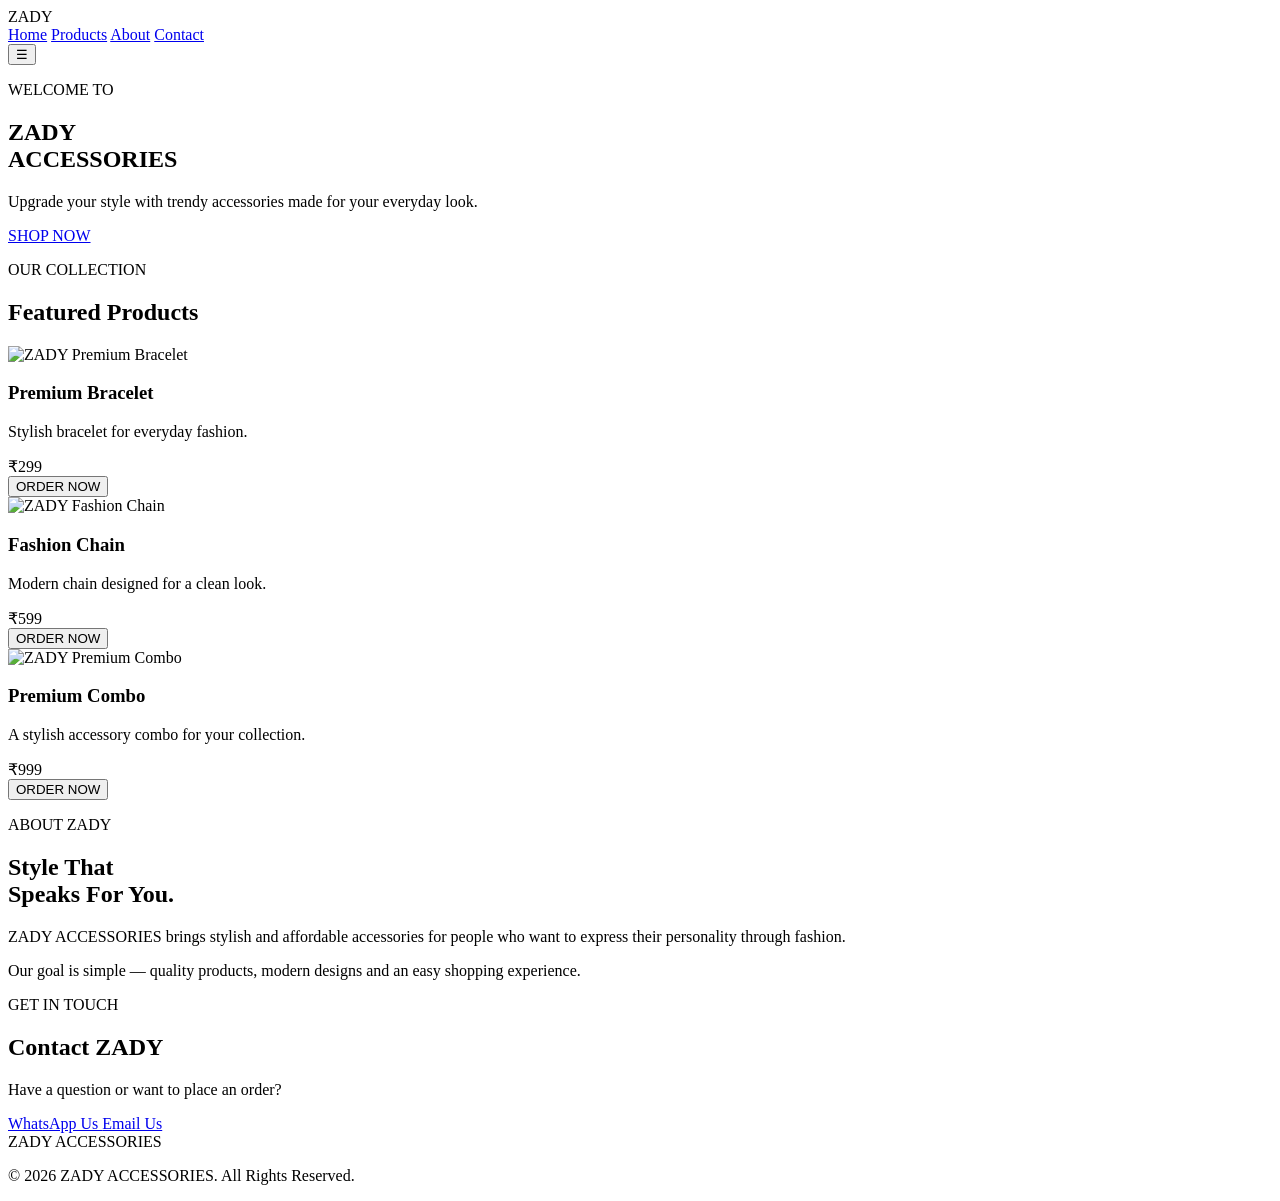
==== commit a3557ec1: "Update index.html (zady assesories).html" ====
--- a/index.html (zady assesories).html
+++ b/index.html (zady assesories).html
@@ -1,4911 +1,223 @@
 <!DOCTYPE html>
 <html lang="en">
 <head>
-<meta charset="UTF-8">
-<meta name="viewport" content="width=device-width, initial-scale=1.0">
-<meta name="description" content="ZADY ACCESSORIES — fashion, chains, rings and dresses for him and her.">
-<title>ZADY ACCESSORIES</title>
-
-<style>
-:root{
-  --black:#0A0A0A;
-  --mocha:#241A17;
-  --silver:#C9CED3;
-  --cyan:#16D9E3;
-  --ice:#F2F4F5;
-  --muted:#92979c;
-  --card:#111;
-  --line:rgba(201,206,211,.18);
-  --danger:#ff5263;
-}
-
-*{
-  box-sizing:border-box;
-  margin:0;
-  padding:0;
-}
-
-html{
-  scroll-behavior:smooth;
-}
-
-body{
-  background:
-    radial-gradient(circle at 15% 20%,rgba(36,26,23,.9),transparent 32%),
-    radial-gradient(circle at 85% 35%,rgba(22,217,227,.08),transparent 28%),
-    linear-gradient(135deg,#0A0A0A 0%,#241A17 45%,#0A0A0A 100%);
-  color:var(--ice);
-  font-family:Arial,Helvetica,sans-serif;
-  overflow-x:hidden;
-}
-
-button,
-input,
-select,
-textarea{
-  font:inherit;
-}
-
-button{
-  cursor:pointer;
-}
-
-a{
-  color:inherit;
-  text-decoration:none;
-}
-
-/* LOADER */
-
-#loader{
-  position:fixed;
-  inset:0;
-  background:#0A0A0A;
-  z-index:99999;
-  display:flex;
-  align-items:center;
-  justify-content:center;
-  transition:opacity .7s,visibility .7s;
-}
-
-#loader.hide{
-  opacity:0;
-  visibility:hidden;
-}
-
-.loader-inner{
-  text-align:center;
-}
-
-.loader-logo{
-  font-size:52px;
-  font-weight:900;
-  letter-spacing:9px;
-}
-
-.loader-symbol{
-  color:var(--cyan);
-  margin-right:10px;
-}
-
-.loader-sub{
-  color:var(--silver);
-  letter-spacing:7px;
-  font-size:12px;
-  margin-top:8px;
-}
-
-.loader-bar{
-  width:180px;
-  height:2px;
-  background:#292929;
-  margin:30px auto 12px;
-  overflow:hidden;
-}
-
-.loader-progress{
-  width:0;
-  height:100%;
-  background:var(--cyan);
-  animation:loading 1.6s forwards;
-}
-
-.loader-text{
-  color:#777;
-  font-size:11px;
-  letter-spacing:3px;
-}
-
-@keyframes loading{
-  to{width:100%}
-}
-
-/* CURSOR */
-
-.cursor{
-  width:18px;
-  height:18px;
-  border:1px solid var(--silver);
-  border-radius:50%;
-  position:fixed;
-  pointer-events:none;
-  z-index:99998;
-  transform:translate(-50%,-50%);
-  transition:.15s;
-  display:block;
-}
-
-.cursor-dot{
-  width:4px;
-  height:4px;
-  background:var(--cyan);
-  border-radius:50%;
-  position:fixed;
-  pointer-events:none;
-  z-index:99999;
-  transform:translate(-50%,-50%);
-}
-
-.cursor.hover{
-  width:45px;
-  height:45px;
-  border-color:var(--cyan);
-}
-
-/* NAVBAR */
-
-.navbar{
-  position:fixed;
-  top:0;
-  left:0;
-  right:0;
-  z-index:9000;
-  padding:18px 5%;
-  display:flex;
-  align-items:center;
-  justify-content:space-between;
-  background:rgba(10,10,10,.76);
-  backdrop-filter:blur(18px);
-  border-bottom:1px solid rgba(201,206,211,.08);
-}
-
-.logo{
-  font-weight:900;
-  letter-spacing:4px;
-  font-size:19px;
-  white-space:nowrap;
-}
-
-.logo-mark{
-  color:var(--cyan);
-  margin-right:5px;
-}
-
-.logo small{
-  display:block;
-  color:var(--silver);
-  font-size:7px;
-  letter-spacing:4px;
-  text-align:right;
-  margin-top:3px;
-}
-
-.nav-scroll{
-  display:flex;
-  gap:23px;
-  align-items:center;
-  overflow-x:auto;
-  margin:0 25px;
-  scrollbar-width:none;
-}
-
-.nav-scroll::-webkit-scrollbar{
-  display:none;
-}
-
-.nav-scroll a{
-  color:#aaa;
-  font-size:11px;
-  letter-spacing:2px;
-  white-space:nowrap;
-  transition:.3s;
-}
-
-.nav-scroll a:hover{
-  color:var(--ice);
-}
-
-.nav-actions{
-  display:flex;
-  gap:10px;
-}
-
-.icon-btn{
-  width:40px;
-  height:40px;
-  border:1px solid var(--line);
-  border-radius:50%;
-  background:rgba(255,255,255,.03);
-  color:var(--ice);
-  position:relative;
-  transition:.3s;
-}
-
-.icon-btn:hover{
-  border-color:var(--cyan);
-  color:var(--cyan);
-  box-shadow:0 0 20px rgba(22,217,227,.15);
-}
-
-.count{
-  position:absolute;
-  top:-4px;
-  right:-3px;
-  min-width:17px;
-  height:17px;
-  padding:0 4px;
-  background:var(--cyan);
-  color:#000;
-  font-size:9px;
-  font-weight:bold;
-  border-radius:20px;
-  display:flex;
-  align-items:center;
-  justify-content:center;
-}
-
-/* HERO */
-
-.hero{
-  min-height:100vh;
-  padding:130px 6% 70px;
-  display:grid;
-  grid-template-columns:1fr 1fr;
-  align-items:center;
-  gap:50px;
-  position:relative;
-  overflow:hidden;
-}
-
-.hero::before{
-  content:"";
-  position:absolute;
-  width:550px;
-  height:550px;
-  border-radius:50%;
-  right:-200px;
-  top:100px;
-  background:radial-gradient(circle,rgba(22,217,227,.13),transparent 65%);
-}
-
-.hero::after{
-  content:"";
-  position:absolute;
-  width:500px;
-  height:500px;
-  left:-220px;
-  bottom:-250px;
-  background:radial-gradient(circle,rgba(201,206,211,.12),transparent 65%);
-}
-
-.hero-copy{
-  position:relative;
-  z-index:2;
-}
-
-.hero-eyebrow{
-  color:var(--cyan);
-  letter-spacing:5px;
-  font-size:11px;
-  margin-bottom:20px;
-}
-
-.hero h1{
-  font-size:clamp(48px,8vw,105px);
-  line-height:.86;
-  letter-spacing:-5px;
-  text-transform:uppercase;
-}
-
-.hero h1 span{
-  color:transparent;
-  -webkit-text-stroke:1px var(--silver);
-}
-
-.hero-tagline{
-  margin-top:30px;
-  max-width:500px;
-}
-
-.hero-tagline strong{
-  display:block;
-  font-size:25px;
-  margin-bottom:8px;
-}
-
-.hero-tagline p{
-  color:#999;
-  font-size:15px;
-}
-
-.hero-buttons{
-  display:flex;
-  gap:12px;
-  margin-top:30px;
-  flex-wrap:wrap;
-}
-
-.btn{
-  border:1px solid var(--silver);
-  padding:14px 21px;
-  background:transparent;
-  color:var(--ice);
-  letter-spacing:2px;
-  font-size:10px;
-  transition:.3s;
-}
-
-.btn:hover{
-  background:var(--silver);
-  color:#000;
-}
-
-.btn.cyan{
-  border-color:var(--cyan);
-}
-
-.btn.cyan:hover{
-  background:var(--cyan);
-  color:#000;
-}
-
-.hero-visual{
-  height:650px;
-  position:relative;
-  display:flex;
-  justify-content:center;
-  align-items:center;
-}
-
-.hero-frame{
-  width:min(430px,85%);
-  height:560px;
-  border:1px solid rgba(201,206,211,.4);
-  background:
-    linear-gradient(145deg,rgba(201,206,211,.12),transparent 35%),
-    radial-gradient(circle at 50% 35%,rgba(22,217,227,.18),transparent 35%),
-    linear-gradient(145deg,#211815,#080808);
-  transform:rotate(3deg);
-  position:relative;
-  box-shadow:25px 30px 100px rgba(0,0,0,.7);
-}
-
-.hero-frame::before{
-  content:"ZADY";
-  position:absolute;
-  top:35px;
-  left:30px;
-  color:rgba(201,206,211,.7);
-  font-size:12px;
-  letter-spacing:5px;
-}
-
-.hero-frame::after{
-  content:"ACCESSORIES";
-  position:absolute;
-  bottom:35px;
-  right:30px;
-  color:var(--cyan);
-  font-size:8px;
-  letter-spacing:4px;
-}
-
-.hero-model{
-  position:absolute;
-  inset:35px;
-  border:1px solid rgba(255,255,255,.08);
-  display:flex;
-  justify-content:center;
-  align-items:center;
-  text-align:center;
-}
-
-.hero-model-art{
-  width:180px;
-  height:310px;
-  border-radius:48% 48% 15% 15%;
-  background:
-    radial-gradient(circle at 50% 18%,#b9b9b9 0 8%,transparent 9%),
-    linear-gradient(90deg,transparent 25%,rgba(201,206,211,.35) 50%,transparent 75%),
-    linear-gradient(150deg,#333,#080808 65%);
-  box-shadow:0 0 80px rgba(22,217,227,.08);
-  opacity:.8;
-}
-
-.hero-number{
-  position:absolute;
-  bottom:45px;
-  left:35px;
-  font-size:60px;
-  color:rgba(201,206,211,.13);
-  font-weight:900;
-}
-
-/* GENERAL */
-
-.section{
-  padding:100px 6%;
-  position:relative;
-}
-
-.section-head{
-  display:flex;
-  justify-content:space-between;
-  align-items:end;
-  gap:20px;
-  margin-bottom:40px;
-}
-
-.kicker{
-  color:var(--cyan);
-  font-size:10px;
-  letter-spacing:4px;
-  margin-bottom:10px;
-}
-
-.section-title{
-  font-size:clamp(38px,6vw,75px);
-  letter-spacing:-3px;
-  text-transform:uppercase;
-}
-
-.section-title span{
-  color:transparent;
-  -webkit-text-stroke:1px var(--silver);
-}
-
-.section-description{
-  color:#858585;
-  max-width:390px;
-  line-height:1.7;
-  font-size:13px;
-}
-
-/* CATEGORY */
-
-.gender-choice{
-  display:grid;
-  grid-template-columns:1fr 1fr;
-  gap:2px;
-  min-height:430px;
-}
-
-.gender-box{
-  position:relative;
-  overflow:hidden;
-  border:1px solid var(--line);
-  padding:50px;
-  display:flex;
-  flex-direction:column;
-  justify-content:end;
-  min-height:430px;
-  background:
-    linear-gradient(145deg,rgba(201,206,211,.09),transparent 45%),
-    linear-gradient(135deg,#211815,#0a0a0a);
-  transition:.5s;
-}
-
-.gender-box.women{
-  background:
-    linear-gradient(145deg,rgba(22,217,227,.08),transparent 45%),
-    linear-gradient(135deg,#0d1718,#0a0a0a);
-}
-
-.gender-box:hover{
-  transform:translateY(-6px);
-  border-color:var(--cyan);
-}
-
-.gender-box::before{
-  content:"";
-  position:absolute;
-  width:250px;
-  height:250px;
-  border:1px solid rgba(201,206,211,.12);
-  border-radius:50%;
-  top:-70px;
-  right:-70px;
-}
-
-.gender-box h3{
-  font-size:65px;
-  letter-spacing:-4px;
-  position:relative;
-}
-
-.gender-box p{
-  color:#888;
-  margin:8px 0 20px;
-  position:relative;
-}
-
-.gender-box .btn{
-  width:max-content;
-  position:relative;
-}
-
-/* CATEGORY BUTTONS */
-
-.category-buttons{
-  display:flex;
-  flex-direction:column;
-  gap:2px;
-  max-width:800px;
-}
-
-.category-line{
-  display:flex;
-  align-items:center;
-  justify-content:space-between;
-  border:1px solid var(--line);
-  padding:25px 30px;
-  background:rgba(255,255,255,.025);
-  transition:.4s;
-}
-
-.category-line:hover{
-  background:linear-gradient(90deg,rgba(36,26,23,.8),rgba(22,217,227,.08));
-  border-color:var(--cyan);
-  padding-left:45px;
-}
-
-.category-line span{
-  font-size:28px;
-  letter-spacing:-1px;
-}
-
-.category-line small{
-  color:#777;
-  letter-spacing:2px;
-}
-
-/* PRODUCTS */
-
-.product-grid{
-  display:grid;
-  grid-template-columns:repeat(4,1fr);
-  gap:18px;
-}
-
-.product-card{
-  min-width:0;
-  position:relative;
-  border:1px solid rgba(201,206,211,.16);
-  background:
-    linear-gradient(145deg,rgba(201,206,211,.035),rgba(36,26,23,.18)),
-    #0d0d0d;
-  overflow:hidden;
-  transition:.45s;
-}
-
-.product-card:hover{
-  border-color:var(--silver);
-  box-shadow:0 0 35px rgba(22,217,227,.12);
-  transform:translateY(-5px);
-}
-
-.product-image{
-  aspect-ratio:4/5;
-  position:relative;
-  overflow:hidden;
-  background:
-    radial-gradient(circle at 50% 35%,rgba(201,206,211,.16),transparent 25%),
-    linear-gradient(150deg,#30221d,#070707 70%);
-}
-
-.product-image.second{
-  position:absolute;
-  inset:0;
-  opacity:0;
-  transition:.5s;
-  background:
-    radial-gradient(circle at 55% 30%,rgba(22,217,227,.2),transparent 27%),
-    linear-gradient(145deg,#111f20,#090909);
-}
-
-.product-card:hover .product-image.second{
-  opacity:1;
-}
-
-.product-art{
-  position:absolute;
-  inset:12%;
-  display:flex;
-  align-items:center;
-  justify-content:center;
-}
-
-.art-dress{
-  width:55%;
-  height:80%;
-  background:
-    linear-gradient(90deg,transparent 10%,rgba(201,206,211,.25),transparent 90%),
-    linear-gradient(145deg,#333,#111);
-  clip-path:polygon(32% 0,68% 0,78% 18%,100% 100%,0 100%,22% 18%);
-  filter:drop-shadow(0 15px 20px #000);
-}
-
-.art-chain{
-  width:65%;
-  height:65%;
-  border:5px solid var(--silver);
-  border-radius:50%;
-  box-shadow:0 0 25px rgba(201,206,211,.12);
-  position:relative;
-}
-
-.art-chain::after{
-  content:"Z";
-  position:absolute;
-  width:45px;
-  height:45px;
-  border:2px solid var(--cyan);
-  color:var(--cyan);
-  display:flex;
-  align-items:center;
-  justify-content:center;
-  border-radius:50%;
-  left:50%;
-  bottom:-15px;
-  transform:translateX(-50%);
-  background:#111;
-}
-
-.art-ring{
-  width:42%;
-  aspect-ratio:1;
-  border:13px solid var(--silver);
-  border-radius:50%;
-  box-shadow:0 0 35px rgba(22,217,227,.12);
-}
-
-.image-text{
-  position:absolute;
-  bottom:15px;
-  left:15px;
-  color:rgba(201,206,211,.18);
-  font-size:40px;
-  font-weight:900;
-}
-
-.product-top{
-  position:absolute;
-  top:13px;
-  left:13px;
-  right:13px;
-  z-index:3;
-  display:flex;
-  justify-content:space-between;
-}
-
-.product-number{
-  font-size:9px;
-  letter-spacing:2px;
-  color:#999;
-  background:rgba(0,0,0,.45);
-  padding:6px 8px;
-}
-
-.badge{
-  padding:6px 9px;
-  font-size:8px;
-  letter-spacing:2px;
-  background:var(--cyan);
-  color:#000;
-  font-weight:bold;
-}
-
-.badge.sold{
-  background:#666;
-  color:#fff;
-}
-
-.new-badge{
-  animation:cyanPulse 1.5s infinite;
-}
-
-@keyframes cyanPulse{
-  0%,100%{box-shadow:0 0 0 rgba(22,217,227,0)}
-  50%{box-shadow:0 0 18px rgba(22,217,227,.6)}
-}
-
-.product-content{
-  padding:18px;
-}
-
-.product-name{
-  font-size:13px;
-  letter-spacing:1px;
-  margin-bottom:9px;
-}
-
-.product-price{
-  color:var(--silver);
-  font-weight:bold;
-  font-size:17px;
-}
-
-.card-actions{
-  display:flex;
-  gap:6px;
-  margin-top:16px;
-}
-
-.card-action{
-  flex:1;
-  padding:10px 4px;
-  border:1px solid rgba(201,206,211,.18);
-  background:rgba(255,255,255,.025);
-  color:#ddd;
-  font-size:8px;
-  letter-spacing:1px;
-  transition:.3s;
-}
-
-.card-action:hover{
-  border-color:var(--cyan);
-  color:var(--cyan);
-}
-
-.heart{
-  width:42px;
-  flex:0 0 42px;
-  color:#ddd;
-}
-
-.heart.active{
-  color:var(--cyan);
-  border-color:var(--cyan);
-}
-
-.sold-out .product-image{
-  filter:brightness(.45);
-}
-
-.sold-ribbon{
-  position:absolute;
-  z-index:4;
-  top:48%;
-  left:-15%;
-  width:130%;
-  transform:rotate(-12deg);
-  text-align:center;
-  padding:10px;
-  background:rgba(10,10,10,.85);
-  border-top:1px solid #777;
-  border-bottom:1px solid #777;
-  color:#ddd;
-  font-size:11px;
-  letter-spacing:5px;
-}
-
-/* NEW ARRIVALS CAROUSEL */
-
-.horizontal-products{
-  display:flex;
-  gap:18px;
-  overflow-x:auto;
-  scroll-snap-type:x mandatory;
-  padding-bottom:12px;
-  scrollbar-width:thin;
-}
-
-.horizontal-products .product-card{
-  min-width:270px;
-  width:270px;
-  scroll-snap-align:start;
-}
-
-/* GIFT */
-
-.gift{
-  min-height:450px;
-  display:flex;
-  align-items:center;
-  justify-content:center;
-  text-align:center;
-  border-top:1px solid var(--line);
-  border-bottom:1px solid var(--line);
-  background:
-    radial-gradient(circle,rgba(201,206,211,.08),transparent 35%),
-    radial-gradient(circle at 75% 50%,rgba(22,217,227,.1),transparent 25%);
-}
-
-.gift h2{
-  font-size:clamp(50px,8vw,105px);
-  letter-spacing:-5px;
-}
-
-.gift p{
-  margin:20px auto;
-  color:#999;
-  max-width:500px;
-  font-size:14px;
-}
-
-.gift-buttons{
-  display:flex;
-  justify-content:center;
-  gap:10px;
-  flex-wrap:wrap;
-}
-
-/* ABOUT */
-
-.about-copy{
-  max-width:850px;
-}
-
-.about-copy p{
-  color:#999;
-  line-height:1.9;
-  font-size:16px;
-  margin-top:20px;
-}
-
-.about-copy .big-line{
-  color:var(--ice);
-  font-size:30px;
-  line-height:1.3;
-}
-
-/* CONTACT */
-
-.contact-simple{
-  display:flex;
-  gap:12px;
-  flex-wrap:wrap;
-}
-
-/* FOOTER */
-
-footer{
-  padding:35px 6%;
-  border-top:1px solid var(--line);
-  display:flex;
-  align-items:center;
-  justify-content:space-between;
-  gap:20px;
-  flex-wrap:wrap;
-}
-
-.footer-social{
-  display:flex;
-  gap:10px;
-}
-
-.footer-link{
-  color:#888;
-  font-size:11px;
-}
-
-.admin-link{
-  opacity:.12;
-  font-size:8px;
-  transition:.3s;
-}
-
-.admin-link:hover{
-  opacity:1;
-  color:var(--cyan);
-}
-
-/* OVERLAYS */
-
-.overlay{
-  position:fixed;
-  inset:0;
-  background:rgba(0,0,0,.88);
-  backdrop-filter:blur(20px);
-  z-index:9500;
-  display:none;
-  overflow:auto;
-}
-
-.overlay.open{
-  display:block;
-  animation:fadeIn .35s;
-}
-
-@keyframes fadeIn{
-  from{opacity:0}
-  to{opacity:1}
-}
-
-.overlay-inner{
-  min-height:100vh;
-  padding:90px 6% 50px;
-  position:relative;
-}
-
-.close{
-  position:fixed;
-  top:25px;
-  right:30px;
-  width:42px;
-  height:42px;
-  border:1px solid #555;
-  background:#111;
-  color:#fff;
-  border-radius:50%;
-  z-index:10;
-}
-
-/* SEARCH */
-
-.search-box{
-  max-width:1000px;
-  margin:40px auto;
-}
-
-.search-input{
-  width:100%;
-  background:transparent;
-  border:0;
-  border-bottom:1px solid #555;
-  color:#fff;
-  font-size:50px;
-  padding:20px 0;
-  outline:none;
-}
-
-.search-results{
-  margin-top:35px;
-  display:grid;
-  grid-template-columns:repeat(4,1fr);
-  gap:15px;
-}
-
-/* PRODUCT VIEW */
-
-.product-view{
-  max-width:850px;
-  margin:auto;
-}
-
-.detail-main-image{
-  width:100%;
-  max-width:650px;
-  aspect-ratio:4/5;
-  margin:auto;
-  background:
-    radial-gradient(circle at 50% 35%,rgba(22,217,227,.12),transparent 25%),
-    linear-gradient(145deg,#30221d,#070707);
-  display:flex;
-  align-items:center;
-  justify-content:center;
-  border:1px solid var(--line);
-  position:relative;
-}
-
-.detail-art{
-  transform:scale(1.3);
-}
-
-.thumbnails{
-  display:flex;
-  justify-content:center;
-  gap:8px;
-  margin:12px 0 35px;
-}
-
-.thumb{
-  width:65px;
-  height:80px;
-  border:1px solid #555;
-  background:#17100e;
-  color:#777;
-  font-size:9px;
-}
-
-.detail-info{
-  text-align:center;
-}
-
-.detail-info h2{
-  font-size:45px;
-  letter-spacing:-2px;
-}
-
-.detail-price{
-  font-size:25px;
-  color:var(--silver);
-  margin:10px;
-}
-
-.stars{
-  color:var(--cyan);
-  letter-spacing:3px;
-  margin:12px;
-}
-
-.option-group{
-  margin:25px auto;
-  max-width:500px;
-  text-align:left;
-}
-
-.option-group label{
-  display:block;
-  color:#777;
-  font-size:9px;
-  letter-spacing:2px;
-  margin-bottom:8px;
-}
-
-.options{
-  display:flex;
-  gap:7px;
-  flex-wrap:wrap;
-}
-
-.option{
-  padding:10px 14px;
-  border:1px solid #444;
-  background:#111;
-  color:#ccc;
-}
-
-.option.selected{
-  border-color:var(--cyan);
-  color:var(--cyan);
-}
-
-.detail-description{
-  max-width:600px;
-  margin:25px auto;
-  color:#888;
-  line-height:1.7;
-}
-
-.detail-buttons{
-  display:flex;
-  justify-content:center;
-  gap:10px;
-  flex-wrap:wrap;
-}
-
-.reviews{
-  max-width:650px;
-  margin:70px auto 0;
-  text-align:left;
-}
-
-.review{
-  padding:20px 0;
-  border-bottom:1px solid var(--line);
-}
-
-.review-name{
-  color:var(--ice);
-}
-
-.verified{
-  color:var(--cyan);
-  font-size:8px;
-  letter-spacing:1px;
-  margin-left:8px;
-}
-
-/* BAG/WISHLIST */
-
-.side-panel{
-  position:fixed;
-  top:0;
-  right:0;
-  height:100%;
-  width:min(460px,100%);
-  background:
-    linear-gradient(145deg,#1c1412,#090909 60%);
-  border-left:1px solid var(--line);
-  z-index:9700;
-  transform:translateX(100%);
-  transition:.4s;
-  overflow:auto;
-  padding:35px;
-}
-
-.side-panel.open{
-  transform:translateX(0);
-}
-
-.panel-head{
-  display:flex;
-  justify-content:space-between;
-  align-items:center;
-  padding-bottom:20px;
-  border-bottom:1px solid var(--line);
-}
-
-.panel-head h2{
-  font-size:25px;
-}
-
-.bag-item{
-  display:grid;
-  grid-template-columns:75px 1fr auto;
-  gap:12px;
-  padding:18px 0;
-  border-bottom:1px solid var(--line);
-  align-items:center;
-}
-
-.mini-image{
-  width:75px;
-  aspect-ratio:4/5;
-  background:linear-gradient(145deg,#30221d,#080808);
-  display:flex;
-  align-items:center;
-  justify-content:center;
-}
-
-.mini-art{
-  transform:scale(.55);
-}
-
-.qty{
-  display:flex;
-  align-items:center;
-  gap:8px;
-  margin-top:8px;
-}
-
-.qty button{
-  width:23px;
-  height:23px;
-  border:1px solid #444;
-  background:#111;
-  color:#fff;
-}
-
-.bag-total{
-  display:flex;
-  justify-content:space-between;
-  font-size:20px;
-  padding:20px 0;
-}
-
-.empty{
-  text-align:center;
-  color:#666;
-  padding:70px 10px;
-}
-
-/* CHECKOUT */
-
-.checkout{
-  max-width:900px;
-  margin:auto;
-}
-
-.checkout-grid{
-  display:grid;
-  grid-template-columns:1.3fr .8fr;
-  gap:25px;
-}
-
-.form-box{
-  border:1px solid var(--line);
-  padding:25px;
-  background:rgba(255,255,255,.025);
-}
-
-.form-box h3{
-  margin-bottom:20px;
-}
-
-.form-grid{
-  display:grid;
-  grid-template-columns:1fr 1fr;
-  gap:12px;
-}
-
-.input{
-  width:100%;
-  padding:13px;
-  background:#0b0b0b;
-  color:#fff;
-  border:1px solid #333;
-  outline:none;
-  margin-bottom:10px;
-}
-
-.input:focus{
-  border-color:var(--cyan);
-}
-
-.full{
-  grid-column:1/-1;
-}
-
-.payment-choice{
-  display:flex;
-  gap:8px;
-  margin:15px 0;
-}
-
-.payment{
-  flex:1;
-  padding:14px;
-  border:1px solid #444;
-  background:#111;
-  color:#ccc;
-}
-
-.payment.active{
-  border-color:var(--cyan);
-  color:var(--cyan);
-}
-
-.coupon-box{
-  display:flex;
-  gap:6px;
-}
-
-.coupon-box .input{
-  margin:0;
-}
-
-.summary-line{
-  display:flex;
-  justify-content:space-between;
-  padding:9px 0;
-  color:#999;
-}
-
-.summary-line.total{
-  color:#fff;
-  font-size:20px;
-  border-top:1px solid #444;
-  margin-top:10px;
-  padding-top:15px;
-}
-
-/* ACCOUNT */
-
-.account{
-  max-width:900px;
-  margin:auto;
-}
-
-.account-menu{
-  display:flex;
-  gap:8px;
-  flex-wrap:wrap;
-  margin:25px 0;
-}
-
-.account-tab{
-  padding:11px 15px;
-  border:1px solid #444;
-  background:#111;
-  color:#aaa;
-}
-
-.account-tab.active{
-  border-color:var(--cyan);
-  color:var(--cyan);
-}
-
-.account-content{
-  border:1px solid var(--line);
-  padding:25px;
-}
-
-/* LOGIN */
-
-.auth{
-  max-width:420px;
-  margin:50px auto;
-  text-align:center;
-}
-
-.auth h2{
-  font-size:45px;
-  margin-bottom:10px;
-}
-
-.auth p{
-  color:#777;
-  font-size:12px;
-  margin-bottom:25px;
-}
-
-.google{
-  width:100%;
-  margin-top:8px;
-}
-
-/* ADMIN */
-
-.admin{
-  max-width:1200px;
-  margin:auto;
-}
-
-.admin-top{
-  display:flex;
-  justify-content:space-between;
-  align-items:center;
-  gap:20px;
-  margin-bottom:25px;
-}
-
-.admin-stats{
-  display:grid;
-  grid-template-columns:repeat(4,1fr);
-  gap:12px;
-  margin-bottom:25px;
-}
-
-.stat{
-  border:1px solid var(--line);
-  padding:20px;
-  background:#111;
-}
-
-.stat small{
-  color:#777;
-}
-
-.stat strong{
-  display:block;
-  font-size:28px;
-  margin-top:5px;
-}
-
-.admin-tabs{
-  display:flex;
-  gap:8px;
-  overflow-x:auto;
-  margin-bottom:20px;
-}
-
-.admin-tab{
-  padding:12px 18px;
-  background:#111;
-  border:1px solid #444;
-  color:#aaa;
-  white-space:nowrap;
-}
-
-.admin-tab.active{
-  border-color:var(--cyan);
-  color:var(--cyan);
-}
-
-.admin-table{
-  width:100%;
-  border-collapse:collapse;
-}
-
-.admin-table th,
-.admin-table td{
-  border-bottom:1px solid var(--line);
-  padding:13px 8px;
-  text-align:left;
-  font-size:11px;
-}
-
-.admin-table th{
-  color:#777;
-}
-
-.admin-product-form{
-  display:grid;
-  grid-template-columns:repeat(2,1fr);
-  gap:10px;
-}
-
-.admin-product-form .full{
-  grid-column:1/-1;
-}
-
-.admin-product-card{
-  border:1px solid var(--line);
-  padding:15px;
-  margin-bottom:10px;
-}
-
-.admin-actions{
-  display:flex;
-  gap:5px;
-  flex-wrap:wrap;
-}
-
-/* TOAST */
-
-.toast{
-  position:fixed;
-  left:50%;
-  bottom:25px;
-  transform:translate(-50%,30px);
-  background:#e9edef;
-  color:#000;
-  padding:13px 20px;
-  font-size:11px;
-  letter-spacing:1px;
-  opacity:0;
-  pointer-events:none;
-  z-index:99999;
-  transition:.35s;
-}
-
-.toast.show{
-  opacity:1;
-  transform:translate(-50%,0);
-}
-
-/* REVEAL */
-
-.reveal{
-  opacity:0;
-  transform:translateY(30px);
-  transition:.8s;
-}
-
-.reveal.visible{
-  opacity:1;
-  transform:none;
-}
-
-/* RESPONSIVE */
-
-@media(max-width:1000px){
-  .product-grid{
-    grid-template-columns:repeat(3,1fr);
-  }
-
-  .search-results{
-    grid-template-columns:repeat(3,1fr);
-  }
-
-  .admin-stats{
-    grid-template-columns:repeat(2,1fr);
-  }
-}
-
-@media(max-width:760px){
-  .cursor,
-  .cursor-dot{
-    display:none;
-  }
-
-  .navbar{
-    padding:13px 4%;
-    gap:10px;
-  }
-
-  .nav-scroll{
-    order:3;
-    width:100%;
-    margin:8px 0 0;
-  }
-
-  .navbar{
-    flex-wrap:wrap;
-  }
-
-  .nav-actions{
-    margin-left:auto;
-  }
-
-  .logo{
-    font-size:16px;
-  }
-
-  .hero{
-    grid-template-columns:1fr;
-    padding-top:150px;
-  }
-
-  .hero-visual{
-    height:480px;
-  }
-
-  .hero-frame{
-    height:430px;
-  }
-
-  .gender-choice{
-    grid-template-columns:1fr;
-  }
-
-  .gender-box{
-    min-height:320px;
-  }
-
-  .product-grid{
-    grid-template-columns:repeat(2,1fr);
-    gap:9px;
-  }
-
-  .product-content{
-    padding:12px;
-  }
-
-  .product-name{
-    font-size:11px;
-  }
-
-  .product-price{
-    font-size:14px;
-  }
-
-  .card-actions{
-    flex-wrap:wrap;
-  }
-
-  .card-action{
-    font-size:7px;
-  }
-
-  .heart{
-    flex:0 0 38px;
-  }
-
-  .section{
-    padding:70px 4%;
-  }
-
-  .section-head{
-    display:block;
-  }
-
-  .section-description{
-    margin-top:15px;
-  }
-
-  .search-input{
-    font-size:32px;
-  }
-
-  .search-results{
-    grid-template-columns:repeat(2,1fr);
-  }
-
-  .checkout-grid{
-    grid-template-columns:1fr;
-  }
-
-  .form-grid{
-    grid-template-columns:1fr;
-  }
-
-  .full{
-    grid-column:auto;
-  }
-
-  .admin-product-form{
-    grid-template-columns:1fr;
-  }
-
-  .admin-product-form .full{
-    grid-column:auto;
-  }
-
-  .admin-stats{
-    grid-template-columns:1fr 1fr;
-  }
-
-  footer{
-    flex-direction:column;
-    align-items:flex-start;
-  }
-}
-
-@media(max-width:420px){
-  .product-grid{
-    gap:7px;
-  }
-
-  .product-number{
-    display:none;
-  }
-
-  .section-title{
-    font-size:40px;
-  }
-
-  .hero h1{
-    font-size:53px;
-  }
-}
-</style>
+    <meta charset="UTF-8">
+    <meta name="viewport" content="width=device-width, initial-scale=1.0">
+
+    <title>ZADY ACCESSORIES</title>
+
+    <meta name="description"
+        content="ZADY ACCESSORIES - Trendy and stylish accessories at affordable prices.">
+
+    <link rel="stylesheet" href="style.css">
 </head>
 
 <body>
 
-<!-- LOADER -->
-<div id="loader">
-  <div class="loader-inner">
-    <div class="loader-logo"><span class="loader-symbol">◇</span>ZADY</div>
-    <div class="loader-sub">ACCESSORIES</div>
-    <div class="loader-bar">
-      <div class="loader-progress"></div>
-    </div>
-    <div class="loader-text">LOADING...</div>
-  </div>
-</div>
-
-<!-- CURSOR -->
-<div class="cursor"></div>
-<div class="cursor-dot"></div>
-
-<!-- NAVBAR -->
-<header class="navbar">
-  <a href="#home" class="logo">
-    <span class="logo-mark">◇</span>ZADY
-    <small>ACCESSORIES</small>
-  </a>
-
-  <nav class="nav-scroll">
-    <a href="#home">HOME</a>
-    <a href="#men">MEN</a>
-    <a href="#women">WOMEN</a>
-    <a href="#new">NEW ARRIVALS</a>
-    <a href="#about">ABOUT</a>
-    <a href="#contact">CONTACT</a>
-  </nav>
-
-  <div class="nav-actions">
-    <button class="icon-btn" onclick="openSearch()" title="Search">⌕</button>
-    <button class="icon-btn" onclick="openWishlist()" title="Wishlist">
-      ♡
-      <span class="count" id="wishlistCount">0</span>
-    </button>
-    <button class="icon-btn" onclick="openBag()" title="Bag">
-      🛍
-      <span class="count" id="bagCount">0</span>
-    </button>
-    <button class="icon-btn" onclick="openAccount()" title="Account">♙</button>
-  </div>
-</header>
-
-<main>
-
-<!-- HERO -->
-<section class="hero" id="home">
-  <div class="hero-copy reveal">
-    <div class="hero-eyebrow">ZADY ACCESSORIES / 2026</div>
-
-    <h1>
-      WEAR<br>
-      <span>THE</span><br>
-      MOMENT.
-    </h1>
-
-    <div class="hero-tagline">
-      <strong>Want to Impress Her/Him?</strong>
-      <p>Find Something They’ll Remember.</p>
-    </div>
-
-    <div class="hero-buttons">
-      <button class="btn cyan" onclick="goToGender('men')">SHOP FOR HIM</button>
-      <button class="btn" onclick="goToGender('women')">SHOP FOR HER</button>
-    </div>
-  </div>
-
-  <div class="hero-visual reveal">
-    <div class="hero-frame">
-      <div class="hero-model">
-        <div class="hero-model-art"></div>
-      </div>
-      <div class="hero-number">01</div>
-    </div>
-  </div>
-</section>
-
-<!-- GENDER -->
-<section class="section reveal">
-  <div class="section-head">
-    <div>
-      <div class="kicker">CHOOSE YOUR SIDE</div>
-      <h2 class="section-title">FOR <span>THEM.</span></h2>
-    </div>
-    <p class="section-description">
-      Street-inspired accessories and fashion pieces made for moments that matter.
-    </p>
-  </div>
-
-  <div class="gender-choice">
-    <div class="gender-box" id="men">
-      <div class="kicker">01 / HIM</div>
-      <h3>MEN</h3>
-      <p>Chains. Rings. Dresses.</p>
-      <button class="btn cyan" onclick="showCategory('men','all')">SHOP MEN</button>
-    </div>
-
-    <div class="gender-box women" id="women">
-      <div class="kicker">02 / HER</div>
-      <h3>WOMEN</h3>
-      <p>Chains. Rings. Dresses.</p>
-      <button class="btn cyan" onclick="showCategory('women','all')">SHOP WOMEN</button>
-    </div>
-  </div>
-</section>
-
-<!-- NEW ARRIVALS -->
-<section class="section reveal" id="new">
-  <div class="section-head">
-    <div>
-      <div class="kicker">FRESH DROP</div>
-      <h2 class="section-title">NEW <span>ARRIVALS.</span></h2>
-    </div>
-  </div>
-
-  <h3 style="margin-bottom:18px;letter-spacing:3px;font-size:12px;">NEW FOR HIM</h3>
-  <div class="horizontal-products" id="newMen"></div>
-
-  <h3 style="margin:60px 0 18px;letter-spacing:3px;font-size:12px;">NEW FOR HER</h3>
-  <div class="horizontal-products" id="newWomen"></div>
-</section>
-
-<!-- SHOP BY CATEGORY -->
-<section class="section reveal">
-  <div class="section-head">
-    <div>
-      <div class="kicker">EXPLORE</div>
-      <h2 class="section-title">SHOP BY <span>CATEGORY.</span></h2>
-    </div>
-  </div>
-
-  <div class="category-buttons">
-    <button class="category-line" onclick="showCategory('men','dresses')">
-      <span>MEN — DRESSES</span>
-      <small>EXPLORE →</small>
-    </button>
-
-    <button class="category-line" onclick="showCategory('men','chains')">
-      <span>MEN — CHAINS</span>
-      <small>EXPLORE →</small>
-    </button>
-
-    <button class="category-line" onclick="showCategory('men','rings')">
-      <span>MEN — RINGS</span>
-      <small>EXPLORE →</small>
-    </button>
-
-    <button class="category-line" onclick="showCategory('women','dresses')">
-      <span>WOMEN — DRESSES</span>
-      <small>EXPLORE →</small>
-    </button>
-
-    <button class="category-line" onclick="showCategory('women','chains')">
-      <span>WOMEN — CHAINS</span>
-      <small>EXPLORE →</small>
-    </button>
-
-    <button class="category-line" onclick="showCategory('women','rings')">
-      <span>WOMEN — RINGS</span>
-      <small>EXPLORE →</small>
-    </button>
-  </div>
-</section>
-
-<!-- BEST SELLERS -->
-<section class="section reveal">
-  <div class="section-head">
-    <div>
-      <div class="kicker">MOST WANTED</div>
-      <h2 class="section-title">BEST <span>SELLERS.</span></h2>
-    </div>
-  </div>
-
-  <div class="product-grid" id="bestSellers"></div>
-</section>
-
-<!-- GIFT -->
-<section class="section gift reveal">
-  <div>
-    <div class="kicker">A LITTLE SOMETHING</div>
-    <h2>MAKE THEIR DAY.</h2>
-    <p>
-      Avangalukku pidikkum-nu ninaikkura oru piece choose pannunga…
-    </p>
-
-    <div class="gift-buttons">
-      <button class="btn cyan" onclick="goToGender('men')">SHOP FOR HIM</button>
-      <button class="btn" onclick="goToGender('women')">SHOP FOR HER</button>
-    </div>
-  </div>
-</section>
-
-<!-- ABOUT -->
-<section class="section reveal" id="about">
-  <div class="about-copy">
-    <div class="kicker">THE ZADY STORY</div>
-    <h2 class="section-title">ABOUT <span>ZADY.</span></h2>
-
-    <p class="big-line">
-      For moments that matter.
-    </p>
-
-    <p>
-      ZADY is built around youth, confidence and personal style.
-      From everyday chains and rings to fashion pieces that change the way
-      you feel, every collection is designed to make a statement without
-      trying too hard.
-    </p>
-
-    <p>
-      Street energy. Premium attitude. Your style.
-    </p>
-  </div>
-</section>
-
-<!-- CONTACT -->
-<section class="section reveal" id="contact">
-  <div class="kicker">LET'S CONNECT</div>
-  <h2 class="section-title">CONTACT <span>ZADY.</span></h2>
-
-  <div class="contact-simple" style="margin-top:30px;">
-    <a class="btn cyan" href="https://wa.me/916385558452" target="_blank">
-      CHAT ON WHATSAPP
-    </a>
-
-    <a class="btn" href="#" onclick="instagramPlaceholder(event)">
-      FOLLOW ON INSTAGRAM
-    </a>
-  </div>
-</section>
-
-</main>
-
-<!-- FOOTER -->
-<footer>
-  <div>
-    <div class="logo">
-      <span class="logo-mark">◇</span>ZADY
-      <small>ACCESSORIES</small>
-    </div>
-    <div style="color:#555;font-size:9px;margin-top:12px;">
-      © 2026 ZADY ACCESSORIES
-    </div>
-  </div>
-
-  <div class="footer-social">
-    <a class="footer-link" href="https://wa.me/916385558452" target="_blank">WHATSAPP</a>
-    <a class="footer-link" href="#" onclick="instagramPlaceholder(event)">INSTAGRAM</a>
-    <button class="footer-link admin-link" onclick="openAdmin()">ADMIN</button>
-  </div>
-</footer>
-
-
-<!-- SEARCH OVERLAY -->
-<div class="overlay" id="searchOverlay">
-  <button class="close" onclick="closeOverlay('searchOverlay')">×</button>
-
-  <div class="overlay-inner">
-    <div class="search-box">
-      <div class="kicker">SEARCH ZADY</div>
-
-      <input
-        class="search-input"
-        id="searchInput"
-        placeholder="Search chains, rings, dresses..."
-        oninput="searchProducts()"
-      >
-
-      <div class="search-results" id="searchResults"></div>
-    </div>
-  </div>
-</div>
-
-
-<!-- PRODUCT DETAIL -->
-<div class="overlay" id="productOverlay">
-  <button class="close" onclick="closeOverlay('productOverlay')">×</button>
-  <div class="overlay-inner">
-    <div class="product-view" id="productView"></div>
-  </div>
-</div>
-
-
-<!-- CATEGORY -->
-<div class="overlay" id="categoryOverlay">
-  <button class="close" onclick="closeOverlay('categoryOverlay')">×</button>
-
-  <div class="overlay-inner">
-    <div class="section-head">
-      <div>
-        <div class="kicker" id="categoryKicker">COLLECTION</div>
-        <h2 class="section-title" id="categoryTitle">MEN</h2>
-      </div>
-
-      <p class="section-description">
-        Explore the latest ZADY collection.
-      </p>
-    </div>
-
-    <div style="display:flex;gap:10px;flex-wrap:wrap;margin-bottom:25px;">
-      <button class="btn" onclick="categoryFilter('dresses')">DRESSES</button>
-      <button class="btn" onclick="categoryFilter('chains')">CHAINS</button>
-      <button class="btn" onclick="categoryFilter('rings')">RINGS</button>
-      <button class="btn" onclick="categoryFilter('all')">ALL</button>
-    </div>
-
-    <div class="product-grid" id="categoryProducts"></div>
-  </div>
-</div>
-
-
-<!-- BAG -->
-<div class="side-panel" id="bagPanel">
-  <div class="panel-head">
-    <h2>YOUR BAG</h2>
-    <button class="icon-btn" onclick="closeBag()">×</button>
-  </div>
-
-  <div id="bagItems"></div>
-
-  <div id="bagFooter"></div>
-</div>
-
-
-<!-- WISHLIST -->
-<div class="side-panel" id="wishlistPanel">
-  <div class="panel-head">
-    <h2>WISHLIST</h2>
-    <button class="icon-btn" onclick="closeWishlist()">×</button>
-  </div>
-
-  <div id="wishlistItems"></div>
-</div>
-
-
-<!-- CHECKOUT -->
-<div class="overlay" id="checkoutOverlay">
-  <button class="close" onclick="closeOverlay('checkoutOverlay')">×</button>
-
-  <div class="overlay-inner">
-    <div class="checkout">
-      <div class="kicker">CHECKOUT</div>
-      <h2 class="section-title">YOUR <span>ORDER.</span></h2>
-
-      <div class="checkout-grid" style="margin-top:35px;">
-
-        <div>
-
-          <div class="form-box">
-            <h3>DELIVERY DETAILS</h3>
-
-            <div class="form-grid">
-              <input class="input" id="checkoutName" placeholder="Full Name">
-              <input class="input" id="checkoutPhone" placeholder="Phone Number">
-
-              <textarea
-                class="input full"
-                id="checkoutAddress"
-                rows="4"
-                placeholder="Full Address"
-              ></textarea>
-
-              <input class="input" id="checkoutPincode" placeholder="Pincode">
-              <input class="input" id="checkoutCity" placeholder="City">
-
-              <input class="input full" id="checkoutState" placeholder="State">
+    <!-- HEADER -->
+    <header class="header">
+        <div class="logo">ZADY</div>
+
+        <nav class="nav" id="navMenu">
+            <a href="#home">Home</a>
+            <a href="#products">Products</a>
+            <a href="#about">About</a>
+            <a href="#contact">Contact</a>
+        </nav>
+
+        <button class="menu-btn" onclick="toggleMenu()">☰</button>
+    </header>
+
+
+    <!-- HERO -->
+    <section class="hero" id="home">
+
+        <div class="hero-content">
+            <p class="small-title">WELCOME TO</p>
+
+            <h1>ZADY<br><span>ACCESSORIES</span></h1>
+
+            <p>
+                Upgrade your style with trendy accessories
+                made for your everyday look.
+            </p>
+
+            <a href="#products" class="shop-btn">
+                SHOP NOW
+            </a>
+        </div>
+
+    </section>
+
+
+    <!-- PRODUCTS -->
+    <section class="products-section" id="products">
+
+        <div class="section-title">
+            <p>OUR COLLECTION</p>
+            <h2>Featured Products</h2>
+        </div>
+
+        <div class="products-container">
+
+            <!-- PRODUCT 1 -->
+            <div class="product-card">
+
+                <div class="product-image">
+                    <img src="images/product1.jpg"
+                         alt="ZADY Premium Bracelet">
+                </div>
+
+                <div class="product-info">
+                    <h3>Premium Bracelet</h3>
+
+                    <p class="product-description">
+                        Stylish bracelet for everyday fashion.
+                    </p>
+
+                    <div class="price">₹299</div>
+
+                    <button
+                        class="buy-btn"
+                        onclick="orderProduct('Premium Bracelet', 299)">
+                        ORDER NOW
+                    </button>
+                </div>
+
             </div>
-          </div>
-
-          <div class="form-box" style="margin-top:15px;">
-            <h3>PAYMENT</h3>
-
-            <div class="payment-choice">
-              <button class="payment active" id="upiPayment" onclick="choosePayment('UPI')">
-                UPI
-              </button>
-
-              <button class="payment" id="codPayment" onclick="choosePayment('COD')">
-                CASH ON DELIVERY
-              </button>
+
+
+            <!-- PRODUCT 2 -->
+            <div class="product-card">
+
+                <div class="product-image">
+                    <img src="images/product2.jpg"
+                         alt="ZADY Fashion Chain">
+                </div>
+
+                <div class="product-info">
+                    <h3>Fashion Chain</h3>
+
+                    <p class="product-description">
+                        Modern chain designed for a clean look.
+                    </p>
+
+                    <div class="price">₹599</div>
+
+                    <button
+                        class="buy-btn"
+                        onclick="orderProduct('Fashion Chain', 599)">
+                        ORDER NOW
+                    </button>
+                </div>
+
             </div>
 
-            <div id="upiArea">
-              <p style="color:#888;font-size:12px;margin-bottom:15px;">
-                Pay securely using your UPI app.
-              </p>
-
-              <div style="
-                background:#fff;
-                color:#111;
-                padding:20px;
-                width:180px;
-                margin:auto;
-                text-align:center;
-              ">
-                <div style="
-                  display:grid;
-                  grid-template-columns:repeat(9,1fr);
-                  gap:3px;
-                  width:130px;
-                  height:130px;
-                  margin:auto;
-                " id="fakeQR"></div>
-
-                <strong style="display:block;margin-top:12px;font-size:10px;">
-                  6385558452@pthdfc
-                </strong>
-              </div>
-
-              <p style="text-align:center;color:#777;font-size:10px;margin-top:12px;">
-                UPI ID: 6385558452@pthdfc
-              </p>
-
-              <p style="
-                text-align:center;
-                color:#555;
-                font-size:9px;
-                margin-top:8px;
-              ">
-                Demo payment UI — connect a real payment gateway before production.
-              </p>
+
+            <!-- PRODUCT 3 -->
+            <div class="product-card">
+
+                <div class="product-image">
+                    <img src="images/product3.jpg"
+                         alt="ZADY Premium Combo">
+                </div>
+
+                <div class="product-info">
+                    <h3>Premium Combo</h3>
+
+                    <p class="product-description">
+                        A stylish accessory combo for your collection.
+                    </p>
+
+                    <div class="price">₹999</div>
+
+                    <button
+                        class="buy-btn"
+                        onclick="orderProduct('Premium Combo', 999)">
+                        ORDER NOW
+                    </button>
+                </div>
+
             </div>
 
-            <div id="codArea" style="display:none;">
-              <p style="color:#888;font-size:12px;">
-                Pay cash when your ZADY order is delivered.
-              </p>
-            </div>
-          </div>
-
-          <div class="form-box" style="margin-top:15px;">
-            <h3>AVAILABLE OFFERS</h3>
-
-            <div id="checkoutCoupons"></div>
-
-            <div class="coupon-box" style="margin-top:12px;">
-              <input class="input" id="couponInput" placeholder="Coupon code">
-              <button class="btn cyan" onclick="applyCoupon()">APPLY</button>
-            </div>
-          </div>
-
-        </div>
-
-        <div>
-          <div class="form-box">
-            <h3>ORDER SUMMARY</h3>
-            <div id="checkoutSummary"></div>
-
-            <button
-              class="btn cyan"
-              style="width:100%;margin-top:20px;"
-              onclick="placeOrder()"
-            >
-              PLACE ORDER
-            </button>
-          </div>
-        </div>
-
-      </div>
-    </div>
-  </div>
-</div>
-
-
-<!-- ACCOUNT -->
-<div class="overlay" id="accountOverlay">
-  <button class="close" onclick="closeOverlay('accountOverlay')">×</button>
-
-  <div class="overlay-inner">
-    <div class="account" id="accountContent"></div>
-  </div>
-</div>
-
-
-<!-- ADMIN LOGIN -->
-<div class="overlay" id="adminLoginOverlay">
-  <button class="close" onclick="closeOverlay('adminLoginOverlay')">×</button>
-
-  <div class="overlay-inner">
-    <div class="auth">
-      <div class="kicker">ZADY PRIVATE AREA</div>
-      <h2>ADMIN</h2>
-      <p>Authorized access only.</p>
-
-      <input class="input" id="adminUsername" placeholder="Username">
-      <input class="input" id="adminPassword" type="password" placeholder="Password">
-
-      <button class="btn cyan" style="width:100%;" onclick="adminLogin()">
-        LOGIN
-      </button>
-    </div>
-  </div>
-</div>
-
-
-<!-- ADMIN DASHBOARD -->
-<div class="overlay" id="adminOverlay">
-  <button class="close" onclick="closeOverlay('adminOverlay')">×</button>
-
-  <div class="overlay-inner">
-    <div class="admin">
-
-      <div class="admin-top">
-        <div>
-          <div class="kicker">ZADY ACCESSORIES</div>
-          <h2 class="section-title">ADMIN <span>PANEL.</span></h2>
-        </div>
-
-        <button class="btn" onclick="adminLogout()">LOGOUT</button>
-      </div>
-
-      <div class="admin-stats">
-        <div class="stat">
-          <small>PRODUCTS</small>
-          <strong id="statProducts">0</strong>
-        </div>
-
-        <div class="stat">
-          <small>ORDERS</small>
-          <strong id="statOrders">0</strong>
-        </div>
-
-        <div class="stat">
-          <small>REVIEWS</small>
-          <strong id="statReviews">0</strong>
-        </div>
-
-        <div class="stat">
-          <small>COUPONS</small>
-          <strong id="statCoupons">0</strong>
-        </div>
-      </div>
-
-      <div class="admin-tabs">
-        <button class="admin-tab active" onclick="adminTab('products',this)">PRODUCTS</button>
-        <button class="admin-tab" onclick="adminTab('orders',this)">ORDERS</button>
-        <button class="admin-tab" onclick="adminTab('reviews',this)">REVIEWS</button>
-        <button class="admin-tab" onclick="adminTab('coupons',this)">COUPONS</button>
-      </div>
-
-      <div id="adminContent"></div>
-
-    </div>
-  </div>
-</div>
-
-
-<!-- TOAST -->
-<div class="toast" id="toast"></div>
-
-
-<script>
-
-/* =========================================================
-   ZADY ACCESSORIES
-   PRODUCT DATA
-   Edit product names, prices, categories and descriptions here.
-========================================================= */
-
-const defaultProducts = [
-
-  /* MEN DRESSES */
-
-  {
-    id:"M01",
-    gender:"men",
-    category:"dresses",
-    name:"ZADY MEN DRESS 01",
-    price:1299,
-    material:"",
-    sizes:["XS","S","M","L","XL"],
-    colours:["Black","Mocha"],
-    status:"in",
-    added:Date.now()-5*86400000,
-    orders:18,
-    description:"Your product description will be added later.",
-    imageType:"dress",
-    images:[1,2]
-  },
-
-  {
-    id:"M02",
-    gender:"men",
-    category:"dresses",
-    name:"ZADY MEN DRESS 02",
-    price:1999,
-    material:"",
-    sizes:["XS","S","M","L","XL"],
-    colours:["Black","Silver"],
-    status:"in",
-    added:Date.now()-12*86400000,
-    orders:27,
-    description:"Your product description will be added later.",
-    imageType:"dress",
-    images:[1,2]
-  },
-
-  {
-    id:"M03",
-    gender:"men",
-    category:"dresses",
-    name:"ZADY MEN DRESS 03",
-    price:2999,
-    material:"",
-    sizes:["XS","S","M","L","XL"],
-    colours:["Mocha","Black"],
-    status:"sold",
-    added:Date.now()-50*86400000,
-    orders:31,
-    description:"Your product description will be added later.",
-    imageType:"dress",
-    images:[1,2]
-  },
-
-  /* MEN CHAINS */
-
-  {
-    id:"M04",
-    gender:"men",
-    category:"chains",
-    name:"ZADY MEN CHAIN 01",
-    price:799,
-    material:"Stainless Steel",
-    sizes:["45cm","50cm","55cm"],
-    colours:["Silver","Black"],
-    status:"in",
-    added:Date.now()-7*86400000,
-    orders:45,
-    description:"Your product description will be added later.",
-    imageType:"chain",
-    images:[1,2,3]
-  },
-
-  {
-    id:"M05",
-    gender:"men",
-    category:"chains",
-    name:"ZADY MEN CHAIN 02",
-    price:1499,
-    material:"Stainless Steel",
-    sizes:["45cm","50cm","55cm"],
-    colours:["Silver","Mocha"],
-    status:"in",
-    added:Date.now()-20*86400000,
-    orders:39,
-    description:"Your product description will be added later.",
-    imageType:"chain",
-    images:[1,2]
-  },
-
-  {
-    id:"M06",
-    gender:"men",
-    category:"chains",
-    name:"ZADY MEN CHAIN 03",
-    price:2499,
-    material:"925 Silver",
-    sizes:["45cm","50cm","55cm"],
-    colours:["Silver"],
-    status:"in",
-    added:Date.now()-75*86400000,
-    orders:52,
-    description:"Your product description will be added later.",
-    imageType:"chain",
-    images:[1,2,3,4]
-  },
-
-  /* MEN RINGS */
-
-  {
-    id:"M07",
-    gender:"men",
-    category:"rings",
-    name:"ZADY MEN RING 01",
-    price:599,
-    material:"Stainless Steel",
-    sizes:["16","18","20","22"],
-    colours:["Silver","Black"],
-    status:"in",
-    added:Date.now()-10*86400000,
-    orders:41,
-    description:"Your product description will be added later.",
-    imageType:"ring",
-    images:[1,2]
-  },
-
-  {
-    id:"M08",
-    gender:"men",
-    category:"rings",
-    name:"ZADY MEN RING 02",
-    price:999,
-    material:"Stainless Steel",
-    sizes:["16","18","20","22"],
-    colours:["Silver","Mocha"],
-    status:"in",
-    added:Date.now()-35*86400000,
-    orders:48,
-    description:"Your product description will be added later.",
-    imageType:"ring",
-    images:[1,2,3]
-  },
-
-  {
-    id:"M09",
-    gender:"men",
-    category:"rings",
-    name:"ZADY MEN RING 03",
-    price:1799,
-    material:"925 Silver",
-    sizes:["16","18","20","22"],
-    colours:["Silver"],
-    status:"sold",
-    added:Date.now()-90*86400000,
-    orders:60,
-    description:"Your product description will be added later.",
-    imageType:"ring",
-    images:[1,2]
-  },
-
-  /* WOMEN DRESSES */
-
-  {
-    id:"W01",
-    gender:"women",
-    category:"dresses",
-    name:"ZADY WOMEN DRESS 01",
-    price:1499,
-    material:"",
-    sizes:["XS","S","M","L","XL"],
-    colours:["Black","Mocha"],
-    status:"in",
-    added:Date.now()-8*86400000,
-    orders:22,
-    description:"Your product description will be added later.",
-    imageType:"dress",
-    images:[1,2]
-  },
-
-  {
-    id:"W02",
-    gender:"women",
-    category:"dresses",
-    name:"ZADY WOMEN DRESS 02",
-    price:2299,
-    material:"",
-    sizes:["XS","S","M","L","XL"],
-    colours:["Black","Silver"],
-    status:"in",
-    added:Date.now()-17*86400000,
-    orders:29,
-    description:"Your product description will be added later.",
-    imageType:"dress",
-    images:[1,2,3]
-  },
-
-  {
-    id:"W03",
-    gender:"women",
-    category:"dresses",
-    name:"ZADY WOMEN DRESS 03",
-    price:3499,
-    material:"",
-    sizes:["XS","S","M","L","XL"],
-    colours:["Mocha","Black"],
-    status:"in",
-    added:Date.now()-45*86400000,
-    orders:37,
-    description:"Your product description will be added later.",
-    imageType:"dress",
-    images:[1,2]
-  },
-
-  /* WOMEN CHAINS */
-
-  {
-    id:"W04",
-    gender:"women",
-    category:"chains",
-    name:"ZADY WOMEN CHAIN 01",
-    price:899,
-    material:"Stainless Steel",
-    sizes:["40cm","45cm","50cm"],
-    colours:["Silver","Black"],
-    status:"in",
-    added:Date.now()-9*86400000,
-    orders:55,
-    description:"Your product description will be added later.",
-    imageType:"chain",
-    images:[1,2]
-  },
-
-  {
-    id:"W05",
-    gender:"women",
-    category:"chains",
-    name:"ZADY WOMEN CHAIN 02",
-    price:1599,
-    material:"Stainless Steel",
-    sizes:["40cm","45cm","50cm"],
-    colours:["Silver","Mocha"],
-    status:"in",
-    added:Date.now()-25*86400000,
-    orders:43,
-    description:"Your product description will be added later.",
-    imageType:"chain",
-    images:[1,2,3]
-  },
-
-  {
-    id:"W06",
-    gender:"women",
-    category:"chains",
-    name:"ZADY WOMEN CHAIN 03",
-    price:2799,
-    material:"925 Silver",
-    sizes:["40cm","45cm","50cm"],
-    colours:["Silver"],
-    status:"in",
-    added:Date.now()-70*86400000,
-    orders:66,
-    description:"Your product description will be added later.",
-    imageType:"chain",
-    images:[1,2,3,4]
-  },
-
-  /* WOMEN RINGS */
-
-  {
-    id:"W07",
-    gender:"women",
-    category:"rings",
-    name:"ZADY WOMEN RING 01",
-    price:699,
-    material:"Stainless Steel",
-    sizes:["14","16","18","20"],
-    colours:["Silver","Black"],
-    status:"in",
-    added:Date.now()-6*86400000,
-    orders:47,
-    description:"Your product description will be added later.",
-    imageType:"ring",
-    images:[1,2]
-  },
-
-  {
-    id:"W08",
-    gender:"women",
-    category:"rings",
-    name:"ZADY WOMEN RING 02",
-    price:1199,
-    material:"Stainless Steel",
-    sizes:["14","16","18","20"],
-    colours:["Silver","Mocha"],
-    status:"in",
-    added:Date.now()-22*86400000,
-    orders:51,
-    description:"Your product description will be added later.",
-    imageType:"ring",
-    images:[1,2,3]
-  },
-
-  {
-    id:"W09",
-    gender:"women",
-    category:"rings",
-    name:"ZADY WOMEN RING 03",
-    price:1999,
-    material:"925 Silver",
-    sizes:["14","16","18","20"],
-    colours:["Silver"],
-    status:"in",
-    added:Date.now()-80*86400000,
-    orders:72,
-    description:"Your product description will be added later.",
-    imageType:"ring",
-    images:[1,2]
-  }
-
-];
-
-
-/* =========================================================
-   DATA
-========================================================= */
-
-let products =
-  JSON.parse(localStorage.getItem("zadyProducts")) ||
-  defaultProducts;
-
-let bag =
-  JSON.parse(localStorage.getItem("zadyBag")) || [];
-
-let wishlist =
-  JSON.parse(localStorage.getItem("zadyWishlist")) || [];
-
-let orders =
-  JSON.parse(localStorage.getItem("zadyOrders")) || [];
-
-let reviews =
-  JSON.parse(localStorage.getItem("zadyReviews")) || [];
-
-let coupons =
-  JSON.parse(localStorage.getItem("zadyCoupons")) || [
-    {
-      code:"ZADY10",
-      type:"percent",
-      value:10,
-      min:999,
-      expiry:"2099-12-31",
-      maxUses:100
-    },
-    {
-      code:"WELCOME200",
-      type:"fixed",
-      value:200,
-      min:1499,
-      expiry:"2099-12-31",
-      maxUses:100
-    }
-  ];
-
-let currentGender="men";
-let currentCategory="all";
-let currentProduct=null;
-let selectedPayment="UPI";
-let selectedCoupon=null;
-let adminLogged=false;
-
-
-/* =========================================================
-   SAVE
-========================================================= */
-
-function saveData(){
-  localStorage.setItem("zadyProducts",JSON.stringify(products));
-  localStorage.setItem("zadyBag",JSON.stringify(bag));
-  localStorage.setItem("zadyWishlist",JSON.stringify(wishlist));
-  localStorage.setItem("zadyOrders",JSON.stringify(orders));
-  localStorage.setItem("zadyReviews",JSON.stringify(reviews));
-  localStorage.setItem("zadyCoupons",JSON.stringify(coupons));
-}
-
-
-/* =========================================================
-   INIT
-========================================================= */
-
-window.addEventListener("load",()=>{
-
-  setTimeout(()=>{
-    document.getElementById("loader").classList.add("hide");
-  },1700);
-
-  renderAll();
-  createQR();
-
-  document.querySelectorAll(".reveal").forEach(el=>{
-    setTimeout(()=>{
-      el.classList.add("visible");
-    },300);
-  });
-
-  setupCursor();
-
-});
-
-
-function renderAll(){
-
-  renderNewArrivals("men","newMen");
-  renderNewArrivals("women","newWomen");
-  renderBestSellers();
-
-  updateCounts();
-}
-
-
-/* =========================================================
-   HELPERS
-========================================================= */
-
-function money(value){
-  return "₹"+Number(value).toLocaleString("en-IN");
-}
-
-function isNew(product){
-  return Date.now()-product.added <= 30*86400000;
-}
-
-function getProduct(id){
-  return products.find(p=>p.id===id);
-}
-
-function closeOverlay(id){
-  document.getElementById(id).classList.remove("open");
-}
-
-function toast(message){
-  const el=document.getElementById("toast");
-
-  el.textContent=message;
-  el.classList.add("show");
-
-  setTimeout(()=>{
-    el.classList.remove("show");
-  },2200);
-}
-
-function placeholderArt(type,extraClass=""){
-  return `
-    <div class="product-art ${extraClass}">
-      <div class="art-${type}"></div>
-    </div>
-  `;
-}
-
-
-/* =========================================================
-   PRODUCT CARD
-========================================================= */
-
-function productCard(product){
-
-  const wish=wishlist.includes(product.id);
-
-  const sold=product.status==="sold";
-
-  return `
-    <article class="product-card ${sold?"sold-out":""}" data-id="${product.id}">
-
-      <div class="product-image">
-
-        <div class="product-top">
-          <span class="product-number">
-            ${productNumber(product)}
-          </span>
-
-          ${
-            sold
-            ? `<span class="badge sold">SOLD OUT</span>`
-            : isNew(product)
-              ? `<span class="badge new-badge">NEW</span>`
-              : ""
-          }
-        </div>
-
-        ${placeholderArt(product.imageType)}
-
-        <div class="image-text">ZADY</div>
-
-        <div class="product-image second">
-          ${placeholderArt(product.imageType)}
-          <div class="image-text">02</div>
-        </div>
-
-        ${
-          sold
-          ? `<div class="sold-ribbon">SOLD OUT</div>`
-          : ""
-        }
-
-      </div>
-
-      <div class="product-content">
-
-        <div class="product-name">
-          ${escapeHTML(product.name)}
-        </div>
-
-        <div class="product-price">
-          ${money(product.price)}
-        </div>
-
-        <div class="card-actions">
-
-          <button
-            class="card-action heart ${wish?"active":""}"
-            onclick="toggleWishlist('${product.id}',event)"
-            title="Wishlist"
-          >
-            ${wish?"♥":"♡"}
-          </button>
-
-          <button
-            class="card-action"
-            onclick="quickView('${product.id}')"
-          >
-            QUICK VIEW
-          </button>
-
-          ${
-            sold
-            ? `<button class="card-action" disabled style="opacity:.35;">SOLD</button>`
-            : `
-              <button
-                class="card-action"
-                onclick="addToBag('${product.id}')"
-              >
-                ADD TO BAG
-              </button>
-            `
-          }
-
-        </div>
-
-      </div>
-
-    </article>
-  `;
-}
-
-
-function productNumber(product){
-
-  const index=products.findIndex(p=>p.id===product.id)+1;
-
-  return String(index).padStart(2,"0")+
-    " / "+
-    String(products.length).padStart(2,"0");
-}
-
-
-function escapeHTML(text){
-  return String(text)
-    .replaceAll("&","&amp;")
-    .replaceAll("<","&lt;")
-    .replaceAll(">","&gt;")
-    .replaceAll('"',"&quot;")
-    .replaceAll("'","&#039;");
-}
-
-
-/* =========================================================
-   NEW ARRIVALS
-========================================================= */
-
-function renderNewArrivals(gender,target){
-
-  const arr=products
-    .filter(p=>p.gender===gender && isNew(p))
-    .slice(0,6);
-
-  document.getElementById(target).innerHTML=
-    arr.length
-    ? arr.map(productCard).join("")
-    : `<div class="empty">NO NEW ARRIVALS YET.</div>`;
-}
-
-
-/* =========================================================
-   BEST SELLERS
-========================================================= */
-
-function renderBestSellers(){
-
-  const arr=[...products]
-    .sort((a,b)=>b.orders-a.orders)
-    .slice(0,8);
-
-  document.getElementById("bestSellers").innerHTML=
-    arr.map(productCard).join("");
-}
-
-
-/* =========================================================
-   CATEGORY
-========================================================= */
-
-function showCategory(gender,category){
-
-  currentGender=gender;
-  currentCategory=category;
-
-  document.getElementById("categoryOverlay").classList.add("open");
-
-  renderCategory();
-
-}
-
-function categoryFilter(category){
-
-  currentCategory=category;
-  renderCategory();
-
-}
-
-function renderCategory(){
-
-  const title=
-    currentGender.toUpperCase()+
-    (currentCategory!=="all"
-      ? " — "+currentCategory.toUpperCase()
-      : "");
-
-  document.getElementById("categoryTitle").textContent=title;
-
-  const arr=products.filter(p=>
-    p.gender===currentGender &&
-    (currentCategory==="all" || p.category===currentCategory)
-  );
-
-  document.getElementById("categoryProducts").innerHTML=
-    arr.length
-    ? arr.map(productCard).join("")
-    : `<div class="empty">NO PRODUCTS FOUND.</div>`;
-}
-
-function goToGender(gender){
-
-  showCategory(gender,"all");
-
-}
-
-
-/* =========================================================
-   WISHLIST
-========================================================= */
-
-function toggleWishlist(id,event){
-
-  if(event){
-    event.stopPropagation();
-  }
-
-  if(wishlist.includes(id)){
-    wishlist=wishlist.filter(x=>x!==id);
-    toast("REMOVED FROM WISHLIST");
-  }else{
-    wishlist.push(id);
-    toast("ADDED TO WISHLIST");
-  }
-
-  saveData();
-  updateCounts();
-  renderAll();
-
-  if(document.getElementById("wishlistPanel").classList.contains("open")){
-    renderWishlist();
-  }
-}
-
-
-function updateCounts(){
-
-  document.getElementById("wishlistCount").textContent=
-    wishlist.length;
-
-  document.getElementById("bagCount").textContent=
-    bag.reduce((sum,item)=>sum+item.qty,0);
-}
-
-
-function openWishlist(){
-
-  renderWishlist();
-
-  document.getElementById("wishlistPanel").classList.add("open");
-}
-
-function closeWishlist(){
-  document.getElementById("wishlistPanel").classList.remove("open");
-}
-
-
-function renderWishlist(){
-
-  const container=document.getElementById("wishlistItems");
-
-  const items=wishlist
-    .map(id=>getProduct(id))
-    .filter(Boolean);
-
-  if(!items.length){
-    container.innerHTML=
-      `<div class="empty">YOUR WISHLIST IS EMPTY.</div>`;
-    return;
-  }
-
-  container.innerHTML=items.map(product=>`
-
-    <div class="bag-item">
-
-      <div class="mini-image">
-        ${placeholderArt(product.imageType,"mini-art")}
-      </div>
-
-      <div>
-        <strong>${escapeHTML(product.name)}</strong>
-        <div style="color:#aaa;margin-top:6px;">
-          ${money(product.price)}
-        </div>
-      </div>
-
-      <button
-        class="icon-btn"
-        onclick="toggleWishlist('${product.id}')"
-      >
-        ♥
-      </button>
-
-    </div>
-
-  `).join("");
-}
-
-
-/* =========================================================
-   BAG
-========================================================= */
-
-function addToBag(id){
-
-  const product=getProduct(id);
-
-  if(!product || product.status==="sold"){
-    toast("PRODUCT IS SOLD OUT");
-    return;
-  }
-
-  const existing=bag.find(item=>item.id===id);
-
-  if(existing){
-    existing.qty++;
-  }else{
-    bag.push({
-      id,
-      qty:1,
-      size:product.sizes?.[0] || "",
-      colour:product.colours?.[0] || ""
-    });
-  }
-
-  saveData();
-  updateCounts();
-  toast("ADDED TO BAG");
-}
-
-
-function openBag(){
-
-  renderBag();
-
-  document.getElementById("bagPanel").classList.add("open");
-}
-
-function closeBag(){
-  document.getElementById("bagPanel").classList.remove("open");
-}
-
-
-function changeQty(id,amount){
-
-  const item=bag.find(x=>x.id===id);
-
-  if(!item) return;
-
-  item.qty+=amount;
-
-  if(item.qty<=0){
-    bag=bag.filter(x=>x.id!==id);
-  }
-
-  saveData();
-  renderBag();
-  updateCounts();
-}
-
-
-function removeFromBag(id){
-
-  bag=bag.filter(x=>x.id!==id);
-
-  saveData();
-  renderBag();
-  updateCounts();
-}
-
-
-function bagSubtotal(){
-
-  return bag.reduce((sum,item)=>{
-
-    const p=getProduct(item.id);
-
-    return sum+(p ? p.price*item.qty : 0);
-
-  },0);
-
-}
-
-
-function deliveryCharge(){
-
-  const subtotal=bagSubtotal();
-
-  if(subtotal<=0) return 0;
-
-  return subtotal>=999 ? 0 : 39;
-}
-
-
-function renderBag(){
-
-  const container=document.getElementById("bagItems");
-  const footer=document.getElementById("bagFooter");
-
-  if(!bag.length){
-
-    container.innerHTML=
-      `<div class="empty">YOUR BAG IS EMPTY.</div>`;
-
-    footer.innerHTML="";
-    return;
-  }
-
-  container.innerHTML=bag.map(item=>{
-
-    const p=getProduct(item.id);
-
-    return `
-      <div class="bag-item">
-
-        <div class="mini-image">
-          ${placeholderArt(p.imageType,"mini-art")}
-        </div>
-
-        <div>
-          <strong>${escapeHTML(p.name)}</strong>
-
-          <div style="color:#aaa;margin-top:5px;">
-            ${money(p.price)}
-          </div>
-
-          <div class="qty">
-            <button onclick="changeQty('${p.id}',-1)">−</button>
-            <span>${item.qty}</span>
-            <button onclick="changeQty('${p.id}',1)">+</button>
-          </div>
-        </div>
-
-        <button
-          class="icon-btn"
-          onclick="removeFromBag('${p.id}')"
-        >
-          ×
-        </button>
-
-      </div>
-    `;
-
-  }).join("");
-
-  const sub=bagSubtotal();
-  const delivery=deliveryCharge();
-  const total=sub+delivery;
-
-  footer.innerHTML=`
-
-    <div class="bag-total">
-      <span>SUBTOTAL</span>
-      <strong>${money(sub)}</strong>
-    </div>
-
-    <div class="summary-line">
-      <span>DELIVERY</span>
-      <span>${delivery===0?"FREE":money(delivery)}</span>
-    </div>
-
-    <div class="summary-line total">
-      <span>TOTAL</span>
-      <strong>${money(total)}</strong>
-    </div>
-
-    <button
-      class="btn cyan"
-      style="width:100%;margin-top:15px;"
-      onclick="openCheckout()"
-    >
-      CHECKOUT
-    </button>
-
-  `;
-}
-
-
-/* =========================================================
-   QUICK VIEW / FULL PRODUCT
-========================================================= */
-
-function quickView(id){
-
-  currentProduct=getProduct(id);
-
-  if(!currentProduct) return;
-
-  const p=currentProduct;
-
-  document.getElementById("productView").innerHTML=`
-
-    <div class="detail-main-image">
-      ${placeholderArt(p.imageType,"detail-art")}
-    </div>
-
-    <div class="thumbnails">
-
-      ${p.images.map((img,index)=>`
-        <button class="thumb">
-          IMAGE ${index+1}
-        </button>
-      `).join("")}
-
-    </div>
-
-    <div class="detail-info">
-
-      <div class="kicker">
-        ${p.gender.toUpperCase()} / ${p.category.toUpperCase()}
-      </div>
-
-      <h2>${escapeHTML(p.name)}</h2>
-
-      <div class="detail-price">
-        ${money(p.price)}
-      </div>
-
-      <div class="stars">
-        ★★★★★
-      </div>
-
-      <p style="color:#777;font-size:11px;">
-        ${p.status==="sold" ? "SOLD OUT" : "IN STOCK"}
-      </p>
-
-      ${
-        p.material
-        ? `
-          <div class="option-group">
-            <label>MATERIAL</label>
-            <div style="color:#bbb;">
-              ${escapeHTML(p.material)}
-            </div>
-          </div>
-        `
-        :""
-      }
-
-      ${
-        p.sizes?.length
-        ? `
-          <div class="option-group">
-            <label>SIZE</label>
-            <div class="options">
-              ${p.sizes.map((size,i)=>`
-                <button
-                  class="option ${i===0?"selected":""}"
-                  onclick="selectOption(this)"
-                >
-                  ${size}
-                </button>
-              `).join("")}
-            </div>
-          </div>
-        `
-        :""
-      }
-
-      ${
-        p.colours?.length
-        ? `
-          <div class="option-group">
-            <label>COLOUR</label>
-            <div class="options">
-              ${p.colours.map((colour,i)=>`
-                <button
-                  class="option ${i===0?"selected":""}"
-                  onclick="selectOption(this)"
-                >
-                  ${colour}
-                </button>
-              `).join("")}
-            </div>
-          </div>
-        `
-        :""
-      }
-
-      <p class="detail-description">
-        ${escapeHTML(p.description)}
-      </p>
-
-      <p style="color:#777;font-size:11px;margin-bottom:20px;">
-        FREE DELIVERY ON ORDERS ₹999 AND ABOVE.
-      </p>
-
-      <div class="detail-buttons">
-
-        ${
-          p.status==="sold"
-          ? `<button class="btn" disabled>SOLD OUT</button>`
-          : `
-            <button
-              class="btn cyan"
-              onclick="addToBag('${p.id}')"
-            >
-              ADD TO BAG
-            </button>
-
-            <button
-              class="btn"
-              onclick="buyNow('${p.id}')"
-            >
-              BUY NOW
-            </button>
-          `
-        }
-
-        <button
-          class="btn"
-          onclick="shareProduct('${p.id}')"
-        >
-          SHARE
-        </button>
-
-      </div>
-
-    </div>
-
-    <div class="reviews">
-      <h3 style="margin-bottom:15px;">CUSTOMER REVIEWS</h3>
-
-      ${renderProductReviews(p.id)}
-
-      <button
-        class="btn cyan"
-        style="margin-top:20px;"
-        onclick="reviewPrompt('${p.id}')"
-      >
-        WRITE A REVIEW
-      </button>
-    </div>
-
-    <div style="margin-top:80px;">
-      <div class="kicker">DISCOVER MORE</div>
-      <h3 style="font-size:35px;">YOU MAY ALSO LIKE</h3>
-
-      <div
-        class="product-grid"
-        style="margin-top:25px;"
-      >
-        ${
-          products
-            .filter(x=>
-              x.category===p.category &&
-              x.id!==p.id
-            )
-            .slice(0,4)
-            .map(productCard)
-            .join("")
-        }
-      </div>
-    </div>
-  `;
-
-  document.getElementById("productOverlay").classList.add("open");
-}
-
-
-function selectOption(button){
-
-  button.parentElement
-    .querySelectorAll(".option")
-    .forEach(x=>x.classList.remove("selected"));
-
-  button.classList.add("selected");
-}
-
-
-/* =========================================================
-   REVIEWS
-========================================================= */
-
-function renderProductReviews(productId){
-
-  const approved=reviews.filter(r=>
-    r.productId===productId &&
-    r.approved
-  );
-
-  if(!approved.length){
-    return `
-      <p style="color:#666;font-size:12px;">
-        No approved reviews yet.
-      </p>
-    `;
-  }
-
-  return approved.map(r=>`
-
-    <div class="review">
-
-      <div class="review-name">
-        ${escapeHTML(r.firstName)}
-
-        ${
-          r.verified
-          ? `<span class="verified">✓ VERIFIED PURCHASE</span>`
-          :""
-        }
-      </div>
-
-      <div class="stars">
-        ${"★".repeat(r.rating)}
-      </div>
-
-      <p style="color:#888;line-height:1.6;">
-        ${escapeHTML(r.text)}
-      </p>
-
-    </div>
-
-  `).join("");
-}
-
-
-function reviewPrompt(productId){
-
-  const firstName=prompt("Your first name:");
-
-  if(!firstName) return;
-
-  const rating=Number(
-    prompt("Rating 1-5:")
-  );
-
-  if(!rating || rating<1 || rating>5){
-    toast("INVALID RATING");
-    return;
-  }
-
-  const text=prompt("Write your review:");
-
-  if(!text) return;
-
-  const purchased=orders.some(o=>
-    o.items.some(i=>i.id===productId)
-  );
-
-  reviews.push({
-    id:"REV"+Date.now(),
-    productId,
-    firstName,
-    rating,
-    text,
-    approved:false,
-    verified:purchased,
-    date:Date.now()
-  });
-
-  saveData();
-
-  toast("REVIEW SUBMITTED FOR APPROVAL");
-}
-
-
-/* =========================================================
-   SHARING
-========================================================= */
-
-function shareProduct(id){
-
-  const p=getProduct(id);
-
-  if(!p) return;
-
-  const text=
-    `Check out ${p.name} from ZADY ACCESSORIES — ${money(p.price)}`;
-
-  const whatsapp=
-    "https://wa.me/?text="+
-    encodeURIComponent(text);
-
-  window.open(whatsapp,"_blank");
-
-  setTimeout(()=>{
-    instagramPlaceholder();
-  },500);
-}
-
-
-function instagramPlaceholder(event){
-
-  if(event) event.preventDefault();
-
-  alert("Instagram link will be added later.");
-}
-
-
-/* =========================================================
-   SEARCH
-========================================================= */
-
-function openSearch(){
-
-  document.getElementById("searchOverlay").classList.add("open");
-
-  setTimeout(()=>{
-    document.getElementById("searchInput").focus();
-  },200);
-
-  searchProducts();
-}
-
-
-function searchProducts(){
-
-  const query=
-    document.getElementById("searchInput")
-      .value
-      .toLowerCase()
-      .trim();
-
-  const result=products.filter(p=>
-
-    !query ||
-
-    p.name.toLowerCase().includes(query) ||
-
-    p.category.toLowerCase().includes(query) ||
-
-    p.gender.toLowerCase().includes(query)
-
-  );
-
-  document.getElementById("searchResults").innerHTML=
-    result.slice(0,12).map(productCard).join("");
-}
-
-
-/* =========================================================
-   CHECKOUT
-========================================================= */
-
-function openCheckout(){
-
-  if(!bag.length){
-    toast("YOUR BAG IS EMPTY");
-    return;
-  }
-
-  closeBag();
-
-  selectedCoupon=null;
-
-  document.getElementById("checkoutOverlay").classList.add("open");
-
-  renderCheckout();
-}
-
-
-function choosePayment(method){
-
-  selectedPayment=method;
-
-  document.getElementById("upiPayment")
-    .classList.toggle("active",method==="UPI");
-
-  document.getElementById("codPayment")
-    .classList.toggle("active",method==="COD");
-
-  document.getElementById("upiArea").style.display=
-    method==="UPI" ? "block" : "none";
-
-  document.getElementById("codArea").style.display=
-    method==="COD" ? "block" : "none";
-}
-
-
-function getEligibleCoupons(){
-
-  const subtotal=bagSubtotal();
-
-  return coupons.filter(c=>
-    subtotal>=Number(c.min || 0) &&
-    new Date(c.expiry)>=new Date()
-  );
-}
-
-
-function bestCoupon(){
-
-  const subtotal=bagSubtotal();
-
-  const eligible=getEligibleCoupons();
-
-  let best=null;
-
-  eligible.forEach(c=>{
-
-    let discount=
-      c.type==="percent"
-      ? subtotal*c.value/100
-      : c.value;
-
-    discount=Math.min(discount,subtotal);
-
-    if(!best || discount>best.discount){
-      best={coupon:c,discount};
-    }
-
-  });
-
-  return best;
-}
-
-
-function renderCheckout(){
-
-  const best=bestCoupon();
-
-  if(best){
-    selectedCoupon=best;
-  }
-
-  const subtotal=bagSubtotal();
-  const delivery=subtotal>=999?0:39;
-  const discount=selectedCoupon?.discount || 0;
-  const total=Math.max(
-    0,
-    subtotal+delivery-discount
-  );
-
-  document.getElementById("checkoutSummary").innerHTML=`
-
-    ${bag.map(item=>{
-
-      const p=getProduct(item.id);
-
-      return `
-        <div class="summary-line">
-          <span>${escapeHTML(p.name)} × ${item.qty}</span>
-          <span>${money(p.price*item.qty)}</span>
-        </div>
-      `;
-
-    }).join("")}
-
-    <div class="summary-line">
-      <span>SUBTOTAL</span>
-      <span>${money(subtotal)}</span>
-    </div>
-
-    <div class="summary-line">
-      <span>DELIVERY</span>
-      <span>${delivery===0?"FREE":money(delivery)}</span>
-    </div>
-
-    ${
-      discount
-      ? `
-        <div class="summary-line">
-          <span>DISCOUNT</span>
-          <span>-${money(discount)}</span>
-        </div>
-      `
-      :""
-    }
-
-    <div class="summary-line total">
-      <span>TOTAL</span>
-      <strong>${money(total)}</strong>
-    </div>
-
-  `;
-
-
-  const eligible=getEligibleCoupons();
-
-  document.getElementById("checkoutCoupons").innerHTML=
-    eligible.length
-    ? eligible.map(c=>`
-
-      <div style="
-        border:1px solid #333;
-        padding:12px;
-        margin-bottom:7px;
-        display:flex;
-        justify-content:space-between;
-        align-items:center;
-      ">
-
-        <div>
-          <strong>${escapeHTML(c.code)}</strong>
-          <small style="display:block;color:#666;">
-            ${
-              c.type==="percent"
-              ? c.value+"% OFF"
-              : money(c.value)+" OFF"
-            }
-            · Min ${money(c.min)}
-          </small>
-        </div>
-
-        ${
-          selectedCoupon?.coupon.code===c.code
-          ? `<span style="color:var(--cyan);font-size:9px;">AUTO APPLIED</span>`
-          :""
-        }
-
-      </div>
-
-    `).join("")
-    : `<p style="color:#666;font-size:11px;">No offers available.</p>`;
-}
-
-
-function applyCoupon(){
-
-  const code=
-    document.getElementById("couponInput")
-      .value
-      .trim()
-      .toUpperCase();
-
-  const c=coupons.find(x=>
-    x.code.toUpperCase()===code
-  );
-
-  if(!c){
-    toast("INVALID COUPON");
-    return;
-  }
-
-  const subtotal=bagSubtotal();
-
-  if(subtotal<c.min){
-    toast("MINIMUM ORDER NOT REACHED");
-    return;
-  }
-
-  if(new Date(c.expiry)<new Date()){
-    toast("COUPON EXPIRED");
-    return;
-  }
-
-  const discount=
-    c.type==="percent"
-    ? Math.min(subtotal,subtotal*c.value/100)
-    : Math.min(subtotal,c.value);
-
-  selectedCoupon={
-    coupon:c,
-    discount
-  };
-
-  renderCheckout();
-
-  toast("COUPON APPLIED");
-}
-
-
-function placeOrder(){
-
-  if(!bag.length){
-    toast("YOUR BAG IS EMPTY");
-    return;
-  }
-
-  const name=document.getElementById("checkoutName").value.trim();
-  const phone=document.getElementById("checkoutPhone").value.trim();
-  const address=document.getElementById("checkoutAddress").value.trim();
-  const pincode=document.getElementById("checkoutPincode").value.trim();
-  const city=document.getElementById("checkoutCity").value.trim();
-  const state=document.getElementById("checkoutState").value.trim();
-
-  if(!name || !phone || !address || !pincode || !city || !state){
-    toast("PLEASE COMPLETE ALL DETAILS");
-    return;
-  }
-
-  const subtotal=bagSubtotal();
-  const delivery=subtotal>=999?0:39;
-  const discount=selectedCoupon?.discount || 0;
-  const total=Math.max(0,subtotal+delivery-discount);
-
-  const orderNumber=
-    "ZADY-"+(1001+orders.length);
-
-  const order={
-    id:orderNumber,
-    name,
-    phone,
-    address,
-    pincode,
-    city,
-    state,
-    payment:selectedPayment,
-    items:bag.map(x=>({
-      id:x.id,
-      qty:x.qty,
-      size:x.size,
-      colour:x.colour
-    })),
-    subtotal,
-    delivery,
-    discount,
-    total,
-    status:"Pending",
-    date:Date.now()
-  };
-
-  orders.push(order);
-
-  bag=[];
-
-  saveData();
-  updateCounts();
-
-  sendOrderWhatsApp(order);
-
-  closeOverlay("checkoutOverlay");
-
-  showOrderSuccess(order);
-}
-
-
-function sendOrderWhatsApp(order){
-
-  const items=order.items.map(item=>{
-
-    const p=getProduct(item.id);
-
-    return `${p.name} x ${item.qty}`;
-
-  }).join("\n");
-
-  const message=
-`ZADY ACCESSORIES ORDER
-
-Order: ${order.id}
-
-Customer:
-${order.name}
-${order.phone}
-
-Address:
-${order.address}
-${order.city}, ${order.state}
-${order.pincode}
-
-Products:
-${items}
-
-Payment: ${order.payment}
-
-Total: ${money(order.total)}
-
-Thank you for shopping with ZADY.`;
-
-  const url=
-    "https://wa.me/916385558452?text="+
-    encodeURIComponent(message);
-
-  window.open(url,"_blank");
-}
-
-
-function showOrderSuccess(order){
-
-  document.getElementById("accountContent").innerHTML=`
-
-    <div style="text-align:center;padding:80px 10px;">
-
-      <div style="
-        font-size:60px;
-        color:var(--cyan);
-      ">✓</div>
-
-      <div class="kicker">ORDER PLACED</div>
-
-      <h2 class="section-title">
-        THANK <span>YOU.</span>
-      </h2>
-
-      <p style="color:#888;margin:20px;">
-        Your order number is
-        <strong style="color:#fff;">
-          ${order.id}
-        </strong>
-      </p>
-
-      <p style="color:#666;font-size:11px;">
-        WhatsApp has been opened with your order details.
-      </p>
-
-      <button
-        class="btn cyan"
-        style="margin-top:25px;"
-        onclick="closeOverlay('accountOverlay')"
-      >
-        CONTINUE SHOPPING
-      </button>
-
-    </div>
-  `;
-
-  document.getElementById("accountOverlay")
-    .classList.add("open");
-}
-
-
-/* =========================================================
-   ACCOUNT
-========================================================= */
-
-function openAccount(){
-
-  renderAccount();
-
-  document.getElementById("accountOverlay")
-    .classList.add("open");
-}
-
-
-function renderAccount(){
-
-  document.getElementById("accountContent").innerHTML=`
-
-    <div class="kicker">YOUR ZADY SPACE</div>
-
-    <h2 class="section-title">
-      MY <span>ACCOUNT.</span>
-    </h2>
-
-    <div class="auth">
-
-      <p>
-        Customer login demo.
-        Real Phone OTP + Google authentication
-        can be connected later.
-      </p>
-
-      <input
-        class="input"
-        id="customerName"
-        placeholder="Your Name"
-      >
-
-      <input
-        class="input"
-        id="customerPhone"
-        placeholder="Phone Number"
-      >
-
-      <button
-        class="btn cyan"
-        style="width:100%;"
-        onclick="customerLogin()"
-      >
-        LOGIN WITH OTP
-      </button>
-
-      <button
-        class="btn google"
-        onclick="googleLogin()"
-      >
-        CONTINUE WITH GOOGLE
-      </button>
-
-    </div>
-
-    <div style="
-      border-top:1px solid var(--line);
-      margin-top:50px;
-      padding-top:35px;
-    ">
-
-      <div class="kicker">ORDER TRACKING</div>
-
-      <input
-        class="input"
-        id="trackOrder"
-        placeholder="Order Number e.g. ZADY-1001"
-      >
-
-      <input
-        class="input"
-        id="trackPhone"
-        placeholder="Phone Number"
-      >
-
-      <button
-        class="btn cyan"
-        onclick="trackOrder()"
-      >
-        TRACK ORDER
-      </button>
-
-      <div id="trackingResult" style="margin-top:20px;"></div>
-
-    </div>
-
-  `;
-}
-
-
-function customerLogin(){
-
-  const name=document.getElementById("customerName").value.trim();
-  const phone=document.getElementById("customerPhone").value.trim();
-
-  if(!name || !phone){
-    toast("ENTER NAME AND PHONE");
-    return;
-  }
-
-  localStorage.setItem(
-    "zadyCustomer",
-    JSON.stringify({name,phone})
-  );
-
-  toast("OTP DEMO SENT");
-}
-
-
-function googleLogin(){
-  alert(
-    "Google Login UI ready. Real Google authentication needs OAuth/backend integration."
-  );
-}
-
-
-function trackOrder(){
-
-  const id=
-    document.getElementById("trackOrder")
-      .value.trim()
-      .toUpperCase();
-
-  const phone=
-    document.getElementById("trackPhone")
-      .value.trim();
-
-  const order=orders.find(o=>
-    o.id===id &&
-    o.phone===phone
-  );
-
-  const result=document.getElementById("trackingResult");
-
-  if(!order){
-
-    result.innerHTML=`
-      <p style="color:var(--danger);">
-        ORDER NOT FOUND.
-      </p>
-    `;
-
-    return;
-  }
-
-  const statuses=[
-    "Pending",
-    "Processing",
-    "Shipped",
-    "Delivered"
-  ];
-
-  const current=statuses.indexOf(order.status);
-
-  result.innerHTML=`
-
-    <div class="form-box">
-
-      <strong>${order.id}</strong>
-
-      <div style="margin-top:20px;">
-
-        ${statuses.map((s,i)=>`
-
-          <div style="
-            padding:13px;
-            border-left:2px solid
-              ${i<=current?"var(--cyan)":"#333"};
-            color:${i<=current?"#fff":"#555"};
-          ">
-            ${s}
-          </div>
-
-        `).join("")}
-
-      </div>
-
-    </div>
-
-  `;
-}
-
-
-/* =========================================================
-   ADMIN
-========================================================= */
-
-function openAdmin(){
-
-  if(adminLogged){
-    renderAdmin();
-    document.getElementById("adminOverlay").classList.add("open");
-  }else{
-    document.getElementById("adminLoginOverlay")
-      .classList.add("open");
-  }
-
-}
-
-
-function adminLogin(){
-
-  const username=
-    document.getElementById("adminUsername").value;
-
-  const password=
-    document.getElementById("adminPassword").value;
-
-  if(username==="admin" && password==="zady2026"){
-
-    adminLogged=true;
-
-    closeOverlay("adminLoginOverlay");
-
-    renderAdmin();
-
-    document.getElementById("adminOverlay")
-      .classList.add("open");
-
-    toast("ADMIN LOGIN SUCCESS");
-
-  }else{
-
-    toast("WRONG USERNAME OR PASSWORD");
-
-  }
-
-}
-
-
-function adminLogout(){
-
-  adminLogged=false;
-
-  closeOverlay("adminOverlay");
-
-  toast("LOGGED OUT");
-}
-
-
-function renderAdmin(){
-
-  document.getElementById("statProducts").textContent=
-    products.length;
-
-  document.getElementById("statOrders").textContent=
-    orders.length;
-
-  document.getElementById("statReviews").textContent=
-    reviews.filter(r=>!r.approved).length;
-
-  document.getElementById("statCoupons").textContent=
-    coupons.length;
-
-  adminProducts();
-}
-
-
-function adminTab(tab,button){
-
-  document.querySelectorAll(".admin-tab")
-    .forEach(x=>x.classList.remove("active"));
-
-  button.classList.add("active");
-
-  if(tab==="products") adminProducts();
-  if(tab==="orders") adminOrders();
-  if(tab==="reviews") adminReviews();
-  if(tab==="coupons") adminCoupons();
-
-}
-
-
-/* =========================================================
-   ADMIN PRODUCTS
-========================================================= */
-
-function adminProducts(){
-
-  document.getElementById("adminContent").innerHTML=`
-
-    <div class="form-box">
-
-      <h3>ADD NEW PRODUCT</h3>
-
-      <div class="admin-product-form">
-
-        <input
-          class="input"
-          id="newName"
-          placeholder="Product Name"
-        >
-
-        <input
-          class="input"
-          id="newPrice"
-          type="number"
-          placeholder="Price"
-        >
-
-        <select class="input" id="newGender">
-          <option value="men">Men</option>
-          <option value="women">Women</option>
-        </select>
-
-        <select class="input" id="newCategory">
-          <option value="dresses">Dresses</option>
-          <option value="chains">Chains</option>
-          <option value="rings">Rings</option>
-        </select>
-
-        <input
-          class="input"
-          id="newColours"
-          placeholder="Colours: Black, Silver"
-        >
-
-        <input
-          class="input"
-          id="newSizes"
-          placeholder="Sizes: M,L,XL"
-        >
-
-        <input
-          class="input"
-          id="newMaterial"
-          placeholder="Material (Chains/Rings)"
-        >
-
-        <input
-          class="input"
-          id="newImageURL"
-          placeholder="Image URL (optional)"
-        >
-
-        <input
-          class="input"
-          id="newImageFile"
-          type="file"
-          accept="image/*"
-        >
-
-        <select class="input" id="newStatus">
-          <option value="in">IN STOCK</option>
-          <option value="sold">SOLD OUT</option>
-        </select>
-
-        <textarea
-          class="input full"
-          id="newDescription"
-          rows="4"
-          placeholder="Product description"
-        ></textarea>
-
-      </div>
-
-      <button
-        class="btn cyan"
-        onclick="addAdminProduct()"
-      >
-        ADD PRODUCT
-      </button>
-
-    </div>
-
-    <div style="margin-top:25px;">
-
-      ${products.map(p=>`
-
-        <div class="admin-product-card">
-
-          <div style="
-            display:flex;
-            justify-content:space-between;
-            gap:15px;
-            flex-wrap:wrap;
-          ">
-
-            <div>
-
-              <strong>${escapeHTML(p.name)}</strong>
-
-              <div style="color:#777;margin-top:5px;">
-                ${p.gender.toUpperCase()} /
-                ${p.category.toUpperCase()} /
-                ${money(p.price)}
-              </div>
-
-              <div style="
-                color:${p.status==="sold"?"#777":"var(--cyan)"};
-                font-size:9px;
-                margin-top:6px;
-              ">
-                ${p.status==="sold"?"SOLD OUT":"IN STOCK"}
-              </div>
-
-            </div>
-
-            <div class="admin-actions">
-
-              <button
-                class="btn"
-                onclick="editProduct('${p.id}')"
-              >
-                EDIT
-              </button>
-
-              <button
-                class="btn"
-                onclick="toggleStock('${p.id}')"
-              >
-                STOCK
-              </button>
-
-              <button
-                class="btn"
-                onclick="deleteProduct('${p.id}')"
-              >
-                DELETE
-              </button>
-
-            </div>
-
-          </div>
-
-        </div>
-
-      `).join("")}
-
-    </div>
-  `;
-}
-
-
-function addAdminProduct(){
-
-  const name=document.getElementById("newName").value.trim();
-  const price=Number(document.getElementById("newPrice").value);
-  const gender=document.getElementById("newGender").value;
-  const category=document.getElementById("newCategory").value;
-  const colours=document.getElementById("newColours").value
-    .split(",")
-    .map(x=>x.trim())
-    .filter(Boolean);
-
-  const sizes=document.getElementById("newSizes").value
-    .split(",")
-    .map(x=>x.trim())
-    .filter(Boolean);
-
-  const material=document.getElementById("newMaterial").value.trim();
-  const description=document.getElementById("newDescription").value.trim();
-  const status=document.getElementById("newStatus").value;
-
-  if(!name || !price){
-
-    toast("NAME AND PRICE REQUIRED");
-    return;
-
-  }
-
-  const product={
-    id:"P"+Date.now(),
-    gender,
-    category,
-    name,
-    price,
-    material,
-    sizes,
-    colours,
-    status,
-    added:Date.now(),
-    orders:0,
-    description:description || "Your product description will be added later.",
-    imageType:
-      category==="dresses"
-      ? "dress"
-      : category==="chains"
-        ? "chain"
-        : "ring",
-    images:[1,2]
-  };
-
-  products.push(product);
-
-  saveData();
-  renderAll();
-  renderAdmin();
-
-  toast("PRODUCT ADDED");
-}
-
-
-function editProduct(id){
-
-  const p=getProduct(id);
-
-  if(!p) return;
-
-  const name=prompt("Product name:",p.name);
-  if(name===null) return;
-
-  const price=Number(
-    prompt("Price:",p.price)
-  );
-
-  if(!price) return;
-
-  const description=prompt(
-    "Description:",
-    p.description
-  );
-
-  p.name=name;
-  p.price=price;
-
-  if(description!==null){
-    p.description=description;
-  }
-
-  saveData();
-  renderAll();
-  renderAdmin();
-
-  toast("PRODUCT UPDATED");
-}
-
-
-function toggleStock(id){
-
-  const p=getProduct(id);
-
-  if(!p) return;
-
-  p.status=
-    p.status==="sold"
-    ? "in"
-    : "sold";
-
-  saveData();
-  renderAll();
-  renderAdmin();
-
-  toast("STOCK UPDATED");
-}
-
-
-function deleteProduct(id){
-
-  if(!confirm("Delete this product?")) return;
-
-  products=products.filter(p=>p.id!==id);
-
-  wishlist=wishlist.filter(x=>x!==id);
-  bag=bag.filter(x=>x.id!==id);
-
-  saveData();
-
-  renderAll();
-  renderAdmin();
-
-  toast("PRODUCT DELETED");
-}
-
-
-/* =========================================================
-   ADMIN ORDERS
-========================================================= */
-
-function adminOrders(){
-
-  const container=document.getElementById("adminContent");
-
-  if(!orders.length){
-
-    container.innerHTML=
-      `<div class="empty">NO ORDERS YET.</div>`;
-
-    return;
-  }
-
-  container.innerHTML=`
-
-    <div class="form-box">
-
-      <h3>ORDER MANAGEMENT</h3>
-
-      <table class="admin-table">
-
-        <thead>
-          <tr>
-            <th>ORDER</th>
-            <th>CUSTOMER</th>
-            <th>TOTAL</th>
-            <th>PAYMENT</th>
-            <th>STATUS</th>
-          </tr>
-        </thead>
-
-        <tbody>
-
-          ${orders.slice().reverse().map(o=>`
-
-            <tr>
-
-              <td>${o.id}</td>
-
-              <td>
-                ${escapeHTML(o.name)}
-                <br>
-                <small>${escapeHTML(o.phone)}</small>
-              </td>
-
-              <td>${money(o.total)}</td>
-
-              <td>${o.payment}</td>
-
-              <td>
-
-                <select
-                  class="input"
-                  onchange="changeOrderStatus('${o.id}',this.value)"
-                >
-
-                  ${[
-                    "Pending",
-                    "Processing",
-                    "Shipped",
-                    "Delivered"
-                  ].map(s=>`
-
-                    <option
-                      ${o.status===s?"selected":""}
-                    >
-                      ${s}
-                    </option>
-
-                  `).join("")}
-
-                </select>
-
-              </td>
-
-            </tr>
-
-          `).join("")}
-
-        </tbody>
-
-      </table>
-
-    </div>
-
-  `;
-
-}
-
-
-function changeOrderStatus(id,status){
-
-  const order=orders.find(o=>o.id===id);
-
-  if(!order) return;
-
-  order.status=status;
-
-  saveData();
-
-  toast("ORDER STATUS UPDATED");
-
-}
-
-
-/* =========================================================
-   ADMIN REVIEWS
-========================================================= */
-
-function adminReviews(){
-
-  const pending=reviews.filter(r=>!r.approved);
-
-  document.getElementById("adminContent").innerHTML=`
-
-    <div class="form-box">
-
-      <h3>REVIEW MODERATION</h3>
-
-      ${
-        pending.length
-        ? pending.map(r=>{
-
-            const p=getProduct(r.productId);
-
-            return `
-
-              <div class="admin-product-card">
-
-                <strong>
-                  ${p ? escapeHTML(p.name) : "Product"}
-                </strong>
-
-                <p style="color:#777;margin:10px 0;">
-                  ${escapeHTML(r.firstName)}
-                  · ${"★".repeat(r.rating)}
-                </p>
-
-                <p style="color:#999;line-height:1.6;">
-                  ${escapeHTML(r.text)}
-                </p>
-
-                <div class="admin-actions" style="margin-top:12px;">
-
-                  <button
-                    class="btn cyan"
-                    onclick="approveReview('${r.id}')"
-                  >
-                    APPROVE
-                  </button>
-
-                  <button
-                    class="btn"
-                    onclick="rejectReview('${r.id}')"
-                  >
-                    REJECT
-                  </button>
-
-                </div>
-
-              </div>
-
-            `;
-
-          }).join("")
-        : `<div class="empty">NO REVIEWS WAITING FOR APPROVAL.</div>`
-      }
-
-    </div>
-  `;
-}
-
-
-function approveReview(id){
-
-  const r=reviews.find(x=>x.id===id);
-
-  if(!r) return;
-
-  r.approved=true;
-
-  saveData();
-  renderAdmin();
-
-  toast("REVIEW APPROVED");
-}
-
-
-function rejectReview(id){
-
-  reviews=reviews.filter(x=>x.id!==id);
-
-  saveData();
-  renderAdmin();
-
-  toast("REVIEW REJECTED");
-}
-
-
-/* =========================================================
-   ADMIN COUPONS
-========================================================= */
-
-function adminCoupons(){
-
-  document.getElementById("adminContent").innerHTML=`
-
-    <div class="form-box">
-
-      <h3>CREATE COUPON</h3>
-
-      <div class="admin-product-form">
-
-        <input
-          class="input"
-          id="couponCode"
-          placeholder="Coupon code"
-        >
-
-        <select class="input" id="couponType">
-          <option value="percent">Percentage OFF</option>
-          <option value="fixed">Fixed ₹ OFF</option>
-        </select>
-
-        <input
-          class="input"
-          id="couponValue"
-          type="number"
-          placeholder="Discount value"
-        >
-
-        <input
-          class="input"
-          id="couponMin"
-          type="number"
-          placeholder="Minimum order"
-        >
-
-        <input
-          class="input"
-          id="couponExpiry"
-          type="date"
-        >
-
-        <input
-          class="input"
-          id="couponMax"
-          type="number"
-          placeholder="Maximum uses"
-        >
-
-      </div>
-
-      <button
-        class="btn cyan"
-        onclick="addCoupon()"
-      >
-        CREATE COUPON
-      </button>
-
-    </div>
-
-    <div style="margin-top:25px;">
-
-      ${coupons.map(c=>`
-
-        <div class="admin-product-card">
-
-          <strong>${escapeHTML(c.code)}</strong>
-
-          <p style="color:#777;margin-top:7px;">
-            ${
-              c.type==="percent"
-              ? c.value+"% OFF"
-              : money(c.value)+" OFF"
-            }
-            · Min ${money(c.min)}
-            · Max Uses ${c.maxUses}
-            · Expires ${c.expiry}
-          </p>
-
-          <button
-            class="btn"
-            style="margin-top:10px;"
-            onclick="deleteCoupon('${c.code}')"
-          >
-            DELETE
-          </button>
-
-        </div>
-
-      `).join("")}
-
-    </div>
-  `;
-}
-
-
-function addCoupon(){
-
-  const code=
-    document.getElementById("couponCode")
-      .value.trim().toUpperCase();
-
-  const type=
-    document.getElementById("couponType").value;
-
-  const value=
-    Number(document.getElementById("couponValue").value);
-
-  const min=
-    Number(document.getElementById("couponMin").value)||0;
-
-  const expiry=
-    document.getElementById("couponExpiry").value;
-
-  const maxUses=
-    Number(document.getElementById("couponMax").value)||100;
-
-  if(!code || !value || !expiry){
-
-    toast("COMPLETE COUPON DETAILS");
-    return;
-
-  }
-
-  if(coupons.some(c=>c.code===code)){
-
-    toast("COUPON ALREADY EXISTS");
-    return;
-
-  }
-
-  coupons.push({
-    code,
-    type,
-    value,
-    min,
-    expiry,
-    maxUses
-  });
-
-  saveData();
-  renderAdmin();
-
-  toast("COUPON CREATED");
-}
-
-
-function deleteCoupon(code){
-
-  coupons=coupons.filter(c=>c.code!==code);
-
-  saveData();
-  renderAdmin();
-
-  toast("COUPON DELETED");
-}
-
-
-/* =========================================================
-   BUY NOW
-========================================================= */
-
-function buyNow(id){
-
-  const p=getProduct(id);
-
-  if(!p || p.status==="sold"){
-    toast("PRODUCT IS SOLD OUT");
-    return;
-  }
-
-  bag=[{
-    id:p.id,
-    qty:1,
-    size:p.sizes?.[0] || "",
-    colour:p.colours?.[0] || ""
-  }];
-
-  saveData();
-  updateCounts();
-
-  closeOverlay("productOverlay");
-
-  openCheckout();
-}
-
-
-/* =========================================================
-   QR STYLE
-========================================================= */
-
-function createQR(){
-
-  const qr=document.getElementById("fakeQR");
-
-  if(!qr) return;
-
-  for(let i=0;i<81;i++){
-
-    const cell=document.createElement("div");
-
-    const random=
-      Math.random()>.52;
-
-    cell.style.background=
-      random ? "#000" : "#fff";
-
-    qr.appendChild(cell);
-
-  }
-}
-
-
-/* =========================================================
-   SCROLL REVEAL
-========================================================= */
-
-const observer=
-  new IntersectionObserver(entries=>{
-
-    entries.forEach(entry=>{
-
-      if(entry.isIntersecting){
-        entry.target.classList.add("visible");
-      }
-
-    });
-
-  },{
-    threshold:.12
-  });
-
-
-document.querySelectorAll(".reveal")
-  .forEach(el=>observer.observe(el));
-
-
-/* =========================================================
-   CURSOR
-========================================================= */
-
-function setupCursor(){
-
-  const cursor=document.querySelector(".cursor");
-  const dot=document.querySelector(".cursor-dot");
-
-  document.addEventListener("mousemove",e=>{
-
-    cursor.style.left=e.clientX+"px";
-    cursor.style.top=e.clientY+"px";
-
-    dot.style.left=e.clientX+"px";
-    dot.style.top=e.clientY+"px";
-
-  });
-
-  document.querySelectorAll("button,a")
-    .forEach(el=>{
-
-      el.addEventListener("mouseenter",()=>{
-        cursor.classList.add("hover");
-      });
-
-      el.addEventListener("mouseleave",()=>{
-        cursor.classList.remove("hover");
-      });
-
-    });
-
-}
-
-
-/* =========================================================
-   RESET DEMO DATA
-   Useful while testing.
-========================================================= */
-
-window.resetZadyDemo=()=>{
-
-  localStorage.removeItem("zadyProducts");
-  localStorage.removeItem("zadyBag");
-  localStorage.removeItem("zadyWishlist");
-  localStorage.removeItem("zadyOrders");
-  localStorage.removeItem("zadyReviews");
-  localStorage.removeItem("zadyCoupons");
-
-  location.reload();
-
-};
-
-</script>
+        </div>
+
+    </section>
+
+
+    <!-- ABOUT -->
+    <section class="about-section" id="about">
+
+        <div class="about-content">
+
+            <p class="small-title">ABOUT ZADY</p>
+
+            <h2>Style That<br>Speaks For You.</h2>
+
+            <p>
+                ZADY ACCESSORIES brings stylish and affordable
+                accessories for people who want to express
+                their personality through fashion.
+            </p>
+
+            <p>
+                Our goal is simple — quality products,
+                modern designs and an easy shopping experience.
+            </p>
+
+        </div>
+
+    </section>
+
+
+    <!-- CONTACT -->
+    <section class="contact-section" id="contact">
+
+        <div class="section-title">
+            <p>GET IN TOUCH</p>
+            <h2>Contact ZADY</h2>
+        </div>
+
+        <div class="contact-box">
+
+            <p>
+                Have a question or want to place an order?
+            </p>
+
+            <a
+                href="https://wa.me/916385558452"
+                target="_blank"
+                class="whatsapp-btn">
+                WhatsApp Us
+            </a>
+
+            <a
+                href="mailto:zadyaccessories@gmail.com"
+                class="email-btn">
+                Email Us
+            </a>
+
+        </div>
+
+    </section>
+
+
+    <!-- FOOTER -->
+    <footer>
+
+        <div class="footer-logo">
+            ZADY ACCESSORIES
+        </div>
+
+        <p>
+            © 2026 ZADY ACCESSORIES. All Rights Reserved.
+        </p>
+
+    </footer>
+
+
+    <!-- JAVASCRIPT -->
+    <script src="script.js"></script>
 
 </body>
-</html>+</html>
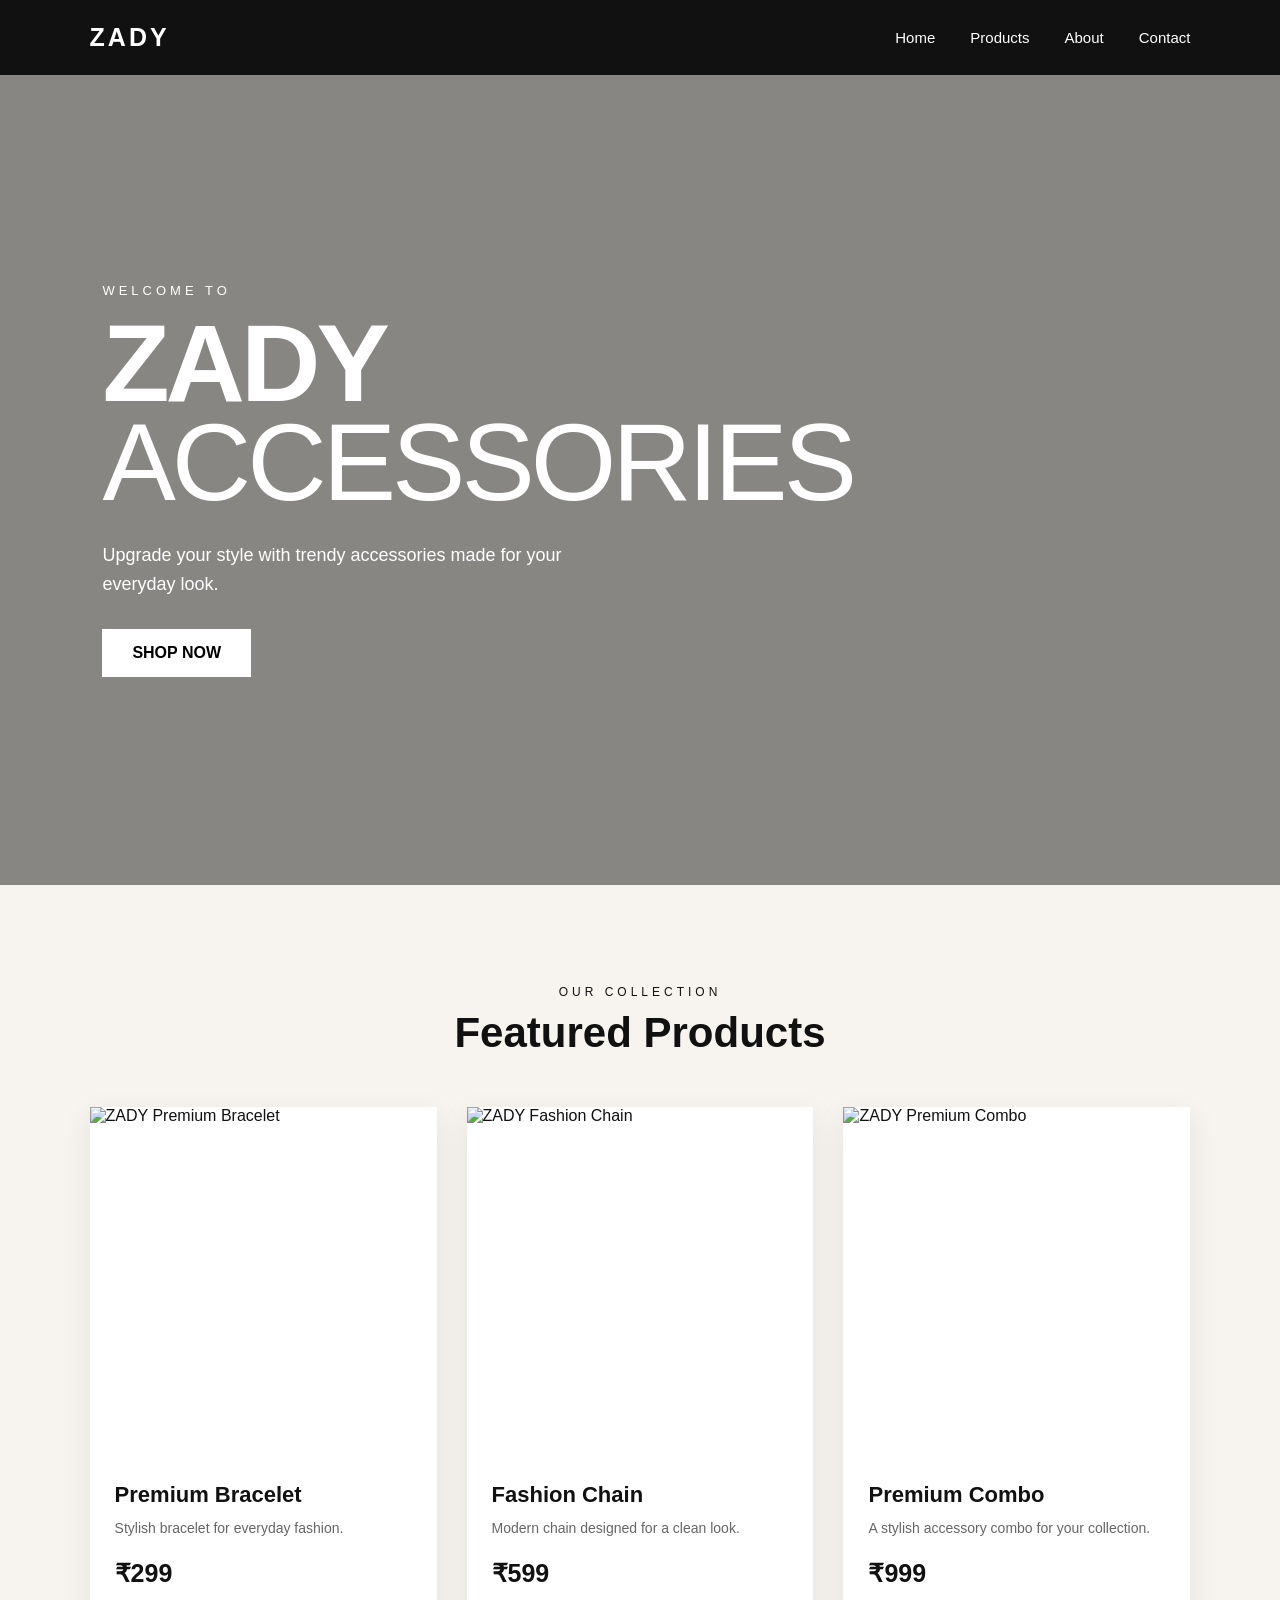
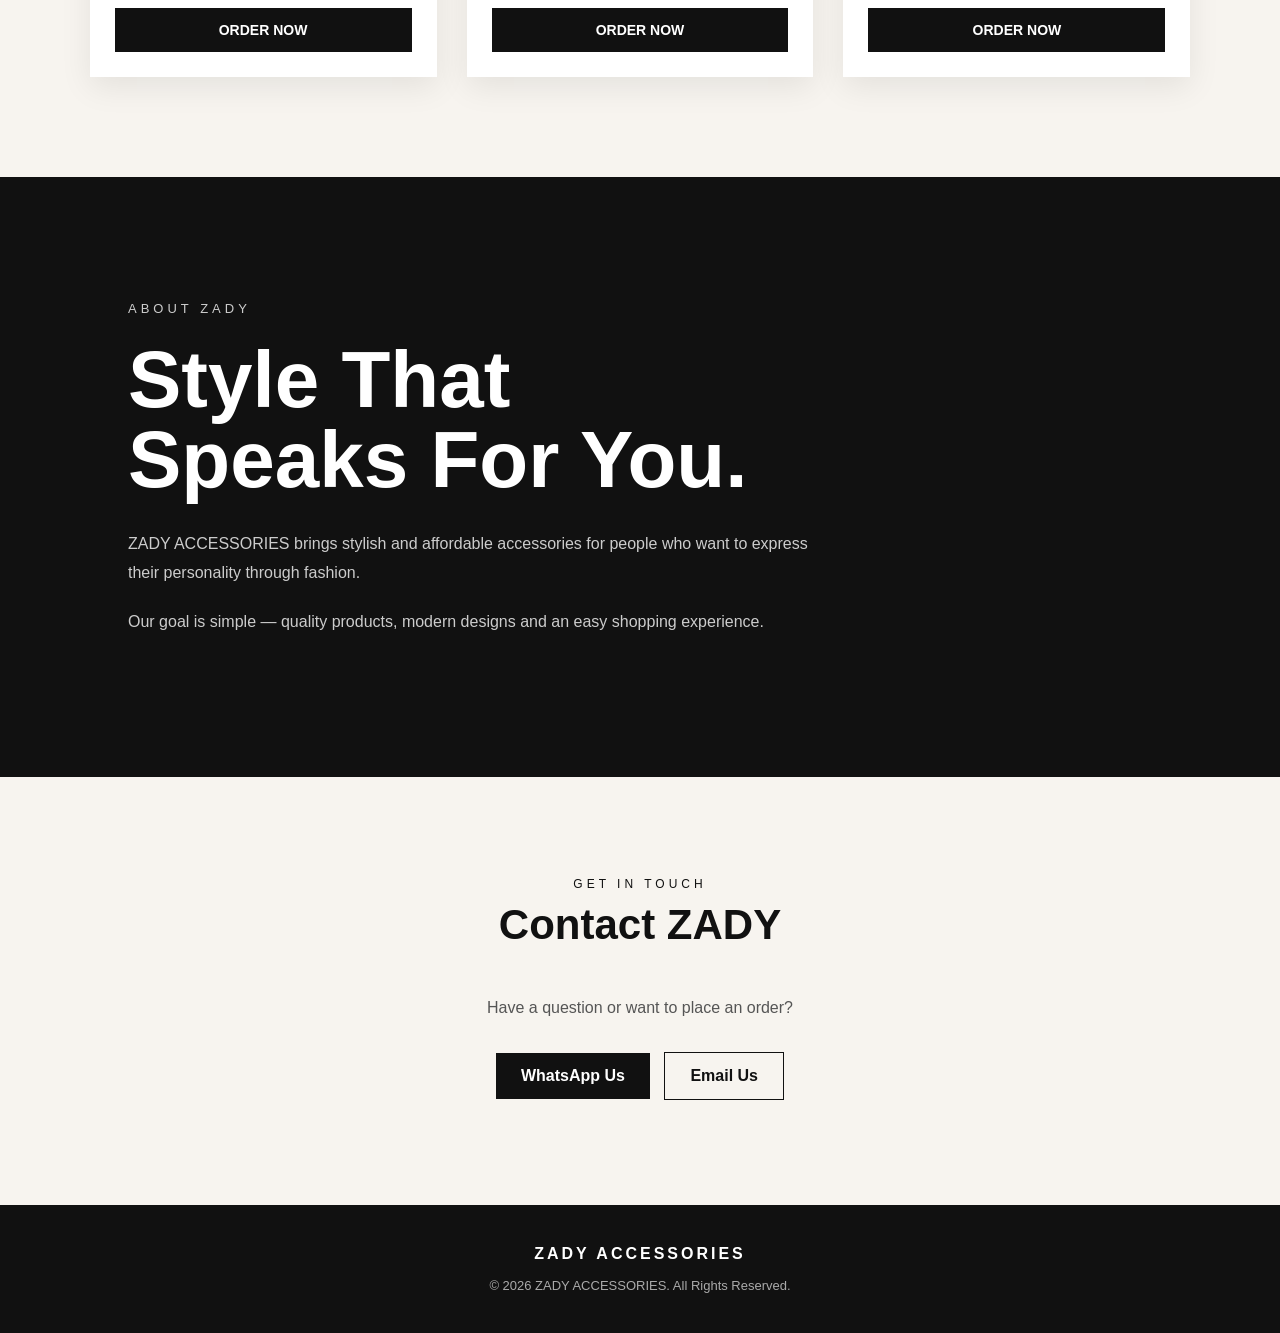
==== commit 8e133169: "Fix HTML formatting and structure" ====
--- a/index.html (zady assesories).html
+++ b/index.html (zady assesories).html
@@ -10,6 +10,7 @@
         content="ZADY ACCESSORIES - Trendy and stylish accessories at affordable prices.">
 
     <link rel="stylesheet" href="style.css">
+
 </head>
 
 <body>
--- a/style.css
+++ b/style.css
@@ -0,0 +1,412 @@
+* {
+    margin: 0;
+    padding: 0;
+    box-sizing: border-box;
+}
+
+html {
+    scroll-behavior: smooth;
+}
+
+body {
+    font-family: Arial, Helvetica, sans-serif;
+    background: #f7f4ef;
+    color: #111;
+}
+
+/* ================= HEADER ================= */
+
+.header {
+    width: 100%;
+    height: 75px;
+
+    display: flex;
+    align-items: center;
+    justify-content: space-between;
+
+    padding: 0 7%;
+
+    background: #111;
+    color: white;
+
+    position: sticky;
+    top: 0;
+    z-index: 1000;
+}
+
+.logo {
+    font-size: 25px;
+    font-weight: 900;
+    letter-spacing: 3px;
+}
+
+.nav {
+    display: flex;
+    gap: 35px;
+}
+
+.nav a {
+    color: white;
+    text-decoration: none;
+    font-size: 15px;
+    transition: 0.3s;
+}
+
+.nav a:hover {
+    opacity: 0.6;
+}
+
+.menu-btn {
+    display: none;
+
+    border: none;
+    background: none;
+    color: white;
+
+    font-size: 28px;
+    cursor: pointer;
+}
+
+/* ================= HERO ================= */
+
+.hero {
+    min-height: 90vh;
+
+    display: flex;
+    align-items: center;
+
+    padding: 80px 8%;
+
+    background:
+        linear-gradient(
+            rgba(0, 0, 0, 0.45),
+            rgba(0, 0, 0, 0.45)
+        ),
+        url("images/hero.jpg");
+
+    background-size: cover;
+    background-position: center;
+
+    color: white;
+}
+
+.hero-content {
+    max-width: 650px;
+}
+
+.small-title {
+    font-size: 13px;
+    letter-spacing: 4px;
+    margin-bottom: 15px;
+}
+
+.hero h1 {
+    font-size: clamp(55px, 9vw, 110px);
+    line-height: 0.9;
+    font-weight: 900;
+    letter-spacing: -4px;
+}
+
+.hero h1 span {
+    font-weight: 400;
+}
+
+.hero-content > p:not(.small-title) {
+    margin-top: 30px;
+    max-width: 500px;
+
+    font-size: 18px;
+    line-height: 1.6;
+}
+
+.shop-btn {
+    display: inline-block;
+
+    margin-top: 30px;
+
+    padding: 15px 30px;
+
+    background: white;
+    color: black;
+
+    text-decoration: none;
+
+    font-weight: bold;
+
+    transition: 0.3s;
+}
+
+.shop-btn:hover {
+    background: #111;
+    color: white;
+}
+
+/* ================= SECTION TITLE ================= */
+
+.section-title {
+    text-align: center;
+    margin-bottom: 50px;
+}
+
+.section-title p {
+    font-size: 12px;
+    letter-spacing: 4px;
+    margin-bottom: 10px;
+}
+
+.section-title h2 {
+    font-size: 42px;
+}
+
+/* ================= PRODUCTS ================= */
+
+.products-section {
+    padding: 100px 7%;
+}
+
+.products-container {
+    display: grid;
+    grid-template-columns: repeat(3, 1fr);
+    gap: 30px;
+}
+
+.product-card {
+    background: white;
+
+    overflow: hidden;
+
+    box-shadow:
+        0 10px 30px rgba(0, 0, 0, 0.08);
+
+    transition: 0.3s;
+}
+
+.product-card:hover {
+    transform: translateY(-8px);
+}
+
+.product-image {
+    width: 100%;
+    height: 350px;
+    overflow: hidden;
+}
+
+.product-image img {
+    width: 100%;
+    height: 100%;
+
+    object-fit: cover;
+
+    display: block;
+
+    transition: 0.5s;
+}
+
+.product-card:hover img {
+    transform: scale(1.05);
+}
+
+.product-info {
+    padding: 25px;
+}
+
+.product-info h3 {
+    font-size: 22px;
+    margin-bottom: 10px;
+}
+
+.product-description {
+    color: #666;
+    line-height: 1.5;
+    font-size: 14px;
+}
+
+.price {
+    font-size: 25px;
+    font-weight: bold;
+
+    margin: 20px 0;
+}
+
+.buy-btn {
+    width: 100%;
+
+    padding: 14px;
+
+    border: none;
+
+    background: #111;
+    color: white;
+
+    font-size: 14px;
+    font-weight: bold;
+
+    cursor: pointer;
+
+    transition: 0.3s;
+}
+
+.buy-btn:hover {
+    background: #333;
+}
+
+/* ================= ABOUT ================= */
+
+.about-section {
+    padding: 120px 10%;
+
+    background: #111;
+    color: white;
+}
+
+.about-content {
+    max-width: 700px;
+}
+
+.about-content h2 {
+    font-size: clamp(45px, 7vw, 80px);
+    line-height: 1;
+
+    margin: 20px 0 30px;
+}
+
+.about-content p {
+    color: #ccc;
+
+    line-height: 1.8;
+
+    margin-bottom: 20px;
+}
+
+/* ================= CONTACT ================= */
+
+.contact-section {
+    padding: 100px 7%;
+}
+
+.contact-box {
+    max-width: 600px;
+
+    margin: auto;
+
+    text-align: center;
+}
+
+.contact-box p {
+    margin-bottom: 30px;
+    color: #555;
+}
+
+.whatsapp-btn,
+.email-btn {
+    display: inline-block;
+
+    padding: 14px 25px;
+
+    margin: 5px;
+
+    text-decoration: none;
+
+    font-weight: bold;
+}
+
+.whatsapp-btn {
+    background: #111;
+    color: white;
+}
+
+.email-btn {
+    border: 1px solid #111;
+    color: #111;
+}
+
+/* ================= FOOTER ================= */
+
+footer {
+    padding: 40px 20px;
+
+    text-align: center;
+
+    background: #111;
+    color: white;
+}
+
+.footer-logo {
+    font-weight: bold;
+
+    letter-spacing: 3px;
+
+    margin-bottom: 15px;
+}
+
+footer p {
+    color: #aaa;
+
+    font-size: 13px;
+}
+
+/* ================= MOBILE ================= */
+
+@media (max-width: 768px) {
+
+    .header {
+        padding: 0 5%;
+    }
+
+    .nav {
+        display: none;
+
+        position: absolute;
+
+        top: 75px;
+        left: 0;
+
+        width: 100%;
+
+        background: #111;
+
+        flex-direction: column;
+
+        gap: 0;
+    }
+
+    .nav.active {
+        display: flex;
+    }
+
+    .nav a {
+        padding: 18px 25px;
+
+        border-top: 1px solid #333;
+    }
+
+    .menu-btn {
+        display: block;
+    }
+
+    .hero {
+        min-height: 80vh;
+
+        padding: 60px 7%;
+    }
+
+    .products-section {
+        padding: 70px 5%;
+    }
+
+    .products-container {
+        grid-template-columns: 1fr;
+    }
+
+    .product-image {
+        height: 330px;
+    }
+
+    .about-section {
+        padding: 80px 7%;
+    }
+
+    .contact-section {
+        padding: 70px 5%;
+    }
+}
